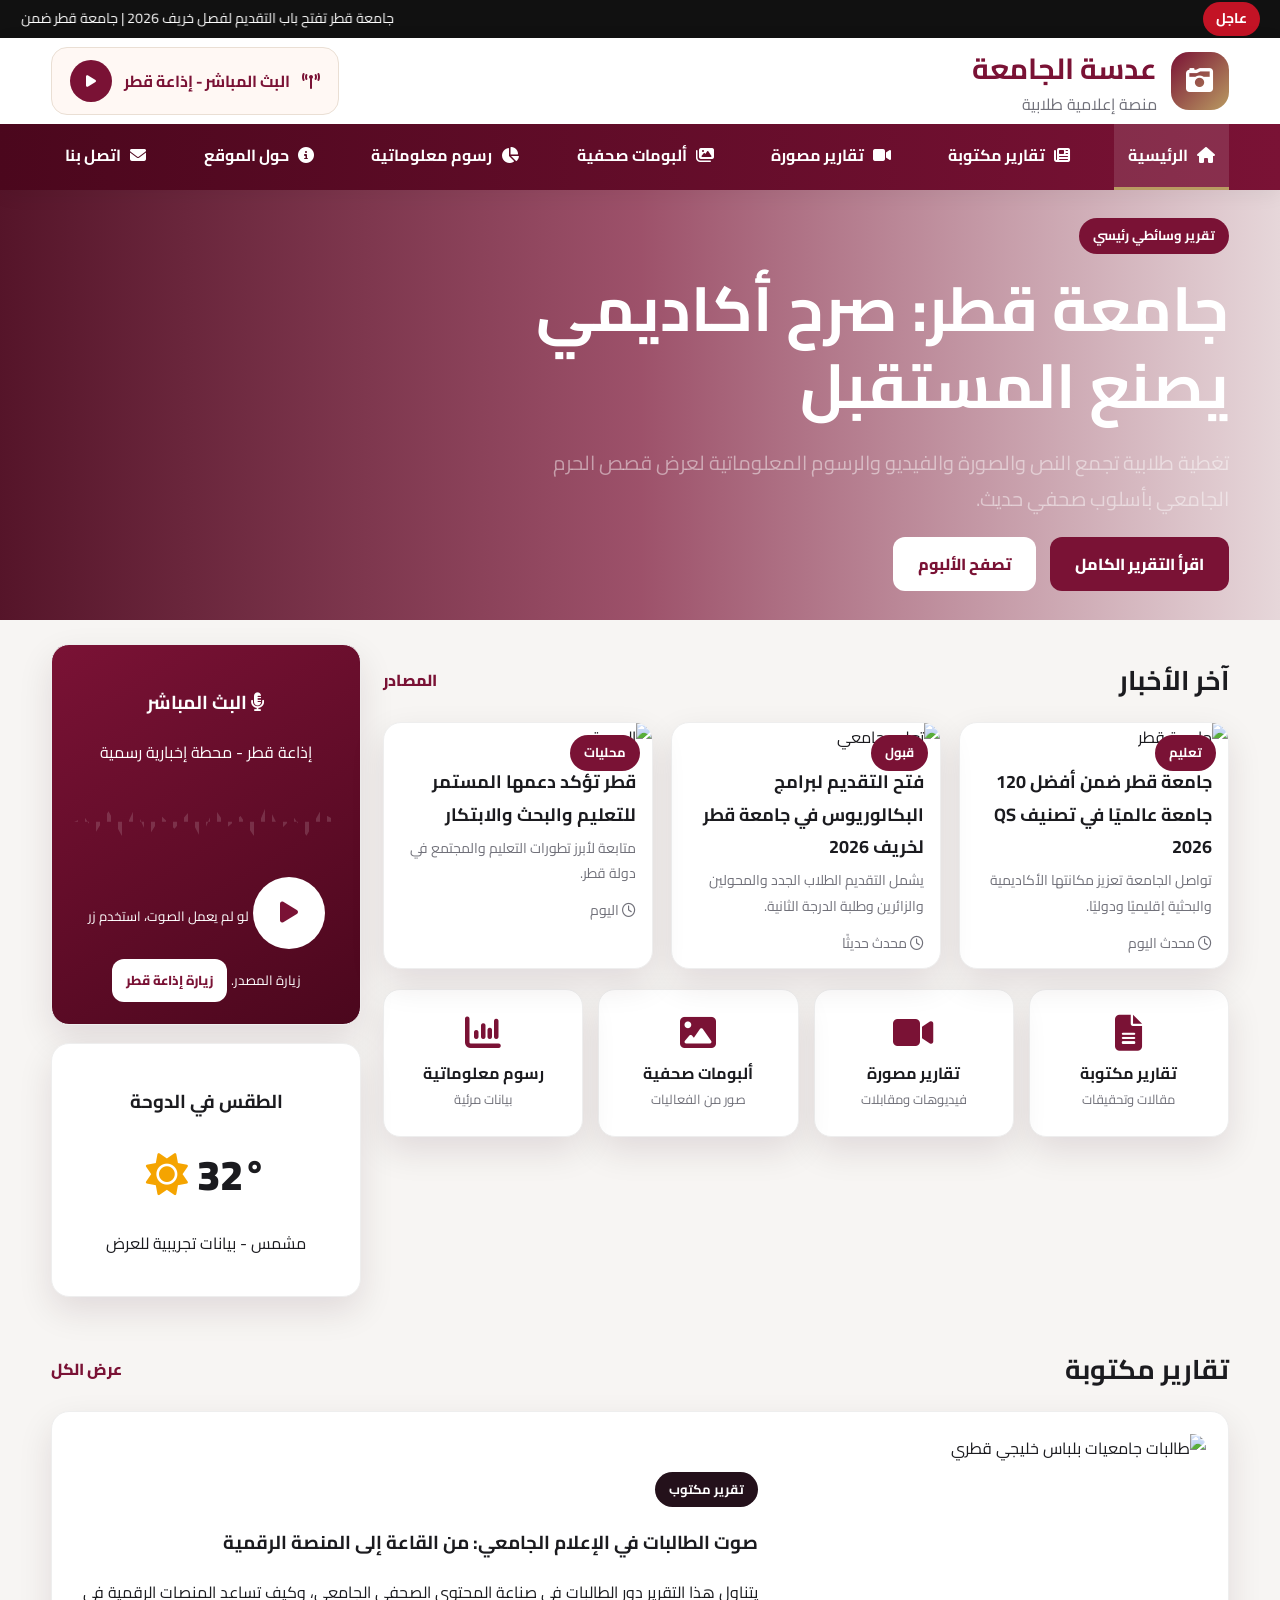
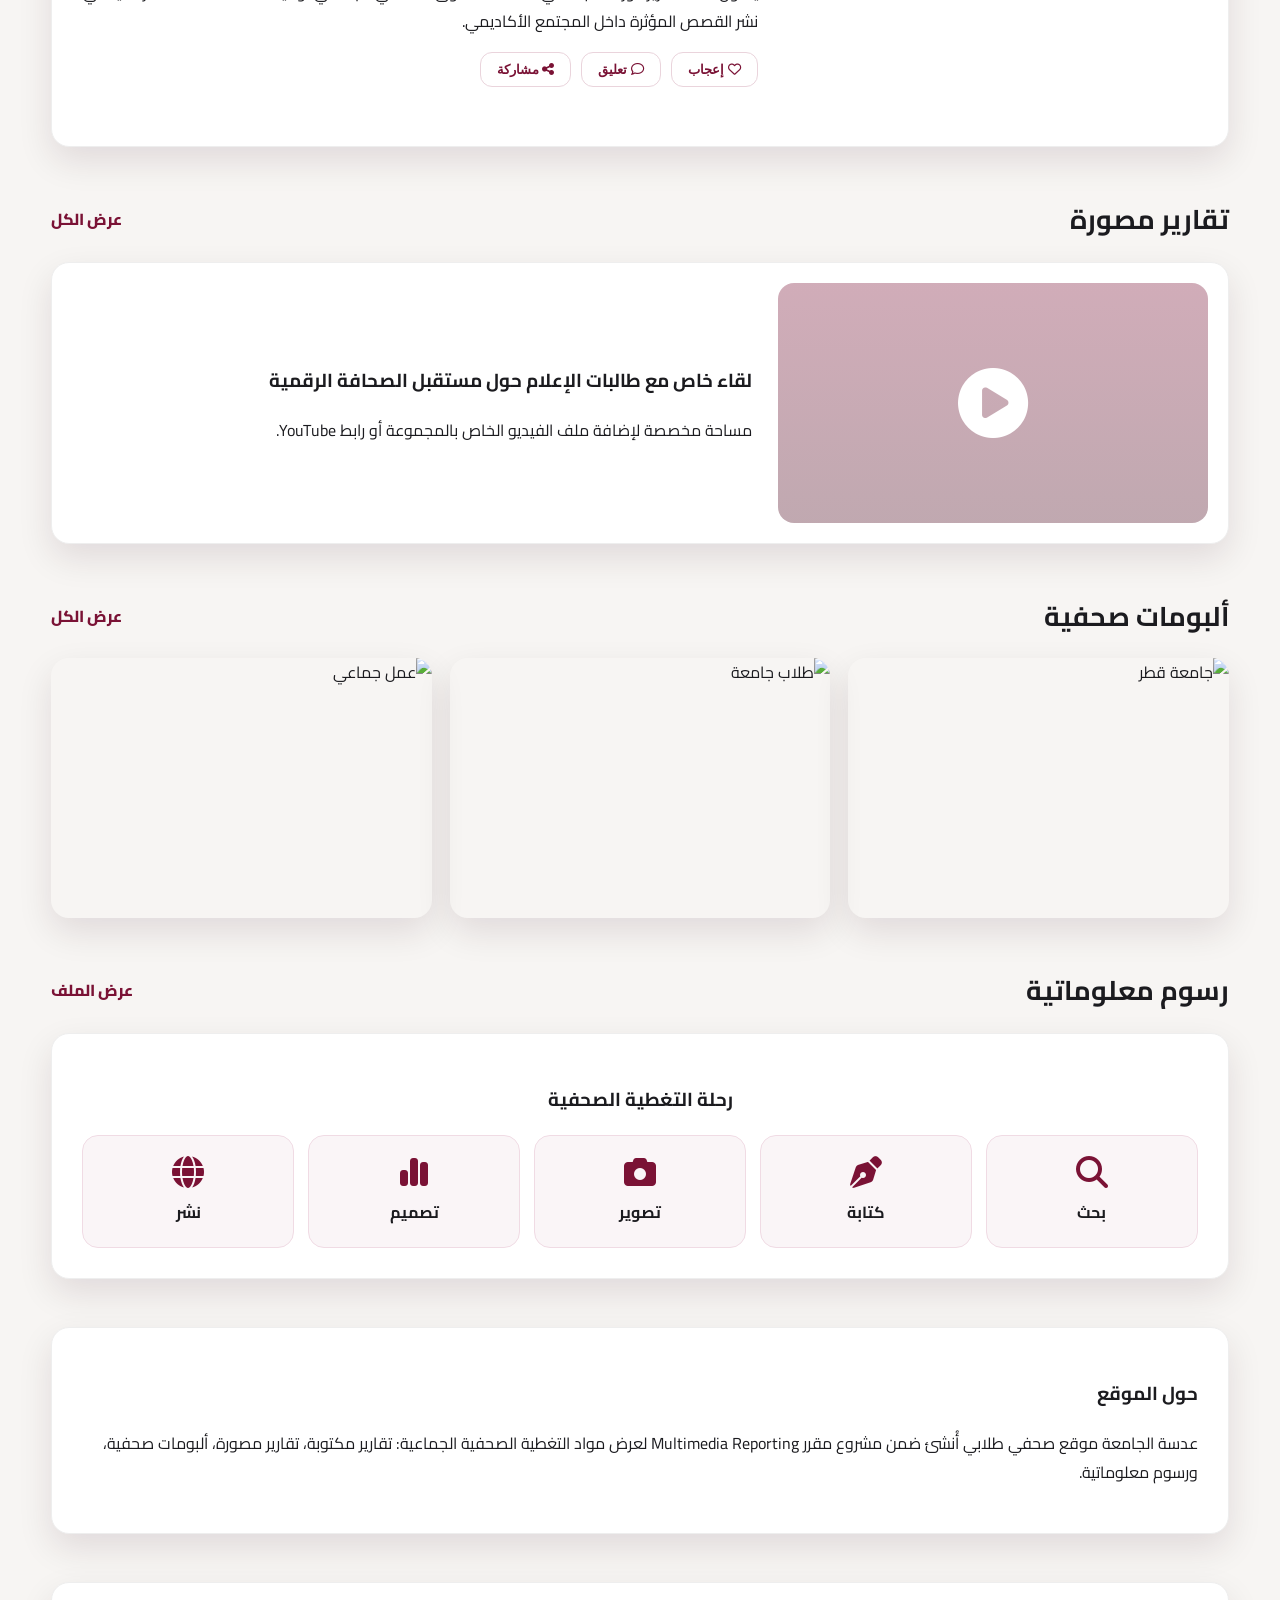
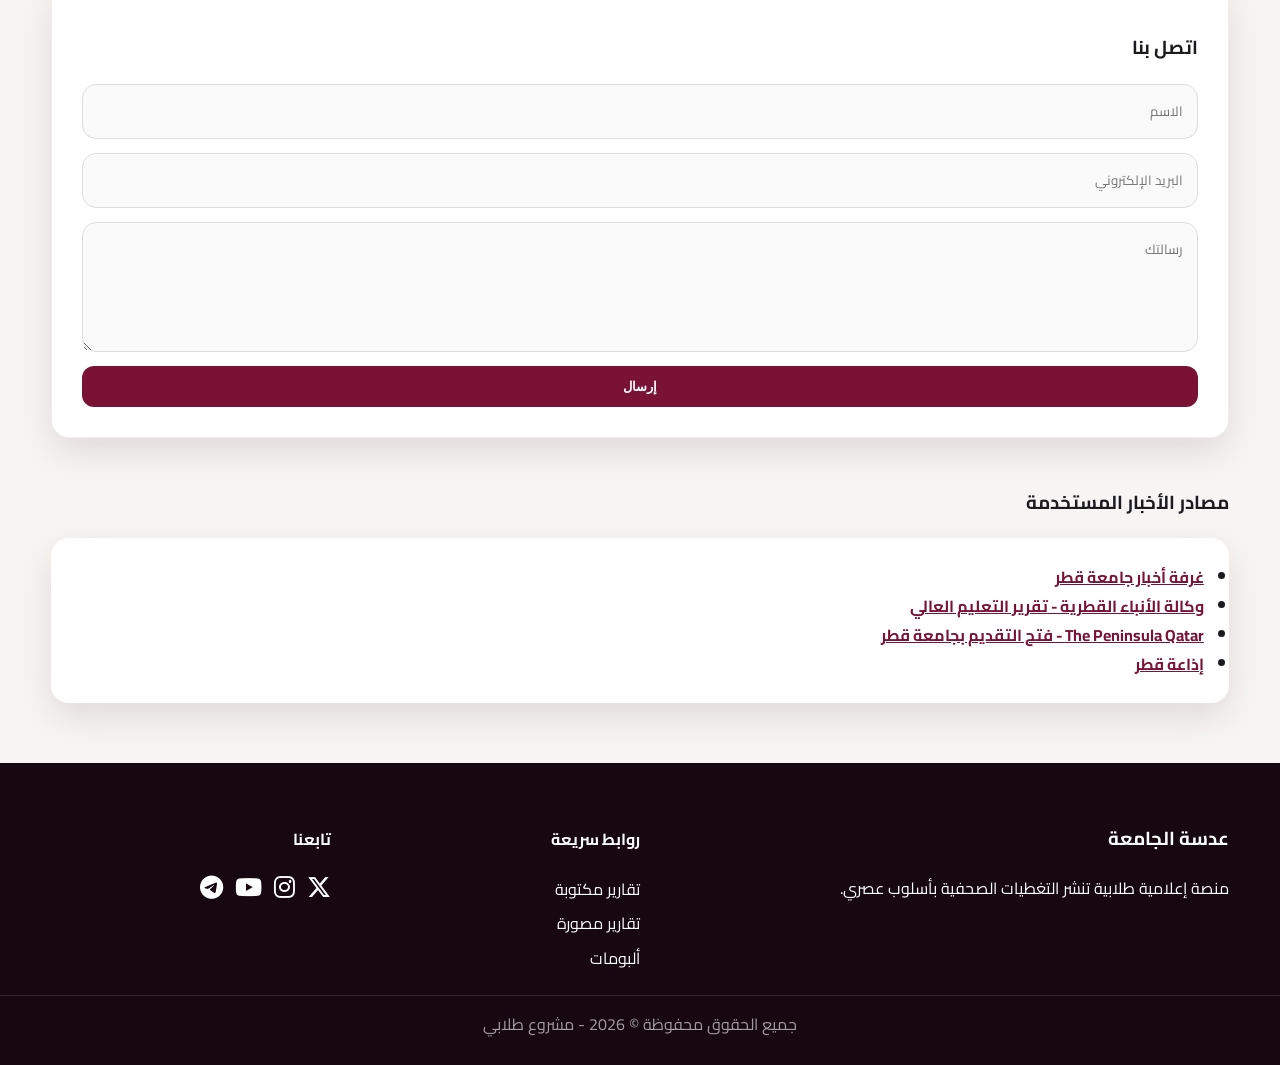
==== index.html @ da8ba940 "Add files via upload" ====
<!doctype html>
<html lang="ar" dir="rtl">
<head>
  <meta charset="UTF-8" />
  <meta name="viewport" content="width=device-width, initial-scale=1.0" />
  <title>عدسة الجامعة | منصة إعلامية طلابية</title>
  <meta name="description" content="موقع صحفي جامعي عربي لعرض التغطيات المكتوبة والمصورة والألبومات والرسوم المعلوماتية." />
  <link rel="preconnect" href="https://fonts.googleapis.com">
  <link rel="preconnect" href="https://fonts.gstatic.com" crossorigin>
  <link href="https://fonts.googleapis.com/css2?family=Cairo:wght@300;400;600;700;900&display=swap" rel="stylesheet">
  <link rel="stylesheet" href="https://cdnjs.cloudflare.com/ajax/libs/font-awesome/6.5.2/css/all.min.css">
  <link rel="stylesheet" href="style.css" />
</head>
<body>
  <div class="ticker">
    <strong>عاجل</strong>
    <marquee direction="right">جامعة قطر تفتح باب التقديم لفصل خريف 2026 | جامعة قطر ضمن أفضل 120 جامعة عالميًا وفق تصنيف QS 2026 | انطلاق فعاليات طلابية وإعلامية في الحرم الجامعي</marquee>
  </div>

  <header class="site-header">
    <div class="topbar container">
      <div class="brand">
        <div class="logo"><i class="fa-solid fa-camera-retro"></i></div>
        <div>
          <h1>عدسة الجامعة</h1>
          <p>منصة إعلامية طلابية</p>
        </div>
      </div>
      <div class="radio-pill">
        <i class="fa-solid fa-tower-broadcast"></i>
        <span>البث المباشر - إذاعة قطر</span>
        <button id="playRadio"><i class="fa-solid fa-play"></i></button>
      </div>
    </div>

    <nav class="nav">
      <div class="container nav-inner">
        <a href="#home" class="active"><i class="fa-solid fa-house"></i> الرئيسية</a>
        <a href="#written"><i class="fa-solid fa-newspaper"></i> تقارير مكتوبة</a>
        <a href="#video"><i class="fa-solid fa-video"></i> تقارير مصورة</a>
        <a href="#gallery"><i class="fa-solid fa-images"></i> ألبومات صحفية</a>
        <a href="#infographics"><i class="fa-solid fa-chart-pie"></i> رسوم معلوماتية</a>
        <a href="#about"><i class="fa-solid fa-circle-info"></i> حول الموقع</a>
        <a href="#contact"><i class="fa-solid fa-envelope"></i> اتصل بنا</a>
      </div>
    </nav>
  </header>

  <main id="home">
    <section class="hero">
      <div class="hero-bg"></div>
      <div class="container hero-content">
        <span class="badge">تقرير وسائطي رئيسي</span>
        <h2>جامعة قطر: صرح أكاديمي يصنع المستقبل</h2>
        <p>تغطية طلابية تجمع النص والصورة والفيديو والرسوم المعلوماتية لعرض قصص الحرم الجامعي بأسلوب صحفي حديث.</p>
        <div class="hero-actions">
          <a class="btn primary" href="#written">اقرأ التقرير الكامل</a>
          <a class="btn ghost" href="#gallery">تصفح الألبوم</a>
        </div>
      </div>
    </section>

    <section class="container grid-main">
      <div>
        <div class="section-head">
          <h3>آخر الأخبار</h3>
          <a href="#sources">المصادر</a>
        </div>
        <div class="news-grid">
          <article class="card news-card">
            <img src="https://commons.wikimedia.org/wiki/Special:Redirect/file/Qatar%20University.Campus.jpg" alt="جامعة قطر">
            <span class="tag">تعليم</span>
            <h4>جامعة قطر ضمن أفضل 120 جامعة عالميًا في تصنيف QS 2026</h4>
            <p>تواصل الجامعة تعزيز مكانتها الأكاديمية والبحثية إقليميًا ودوليًا.</p>
            <div class="meta"><i class="fa-regular fa-clock"></i> محدث اليوم</div>
          </article>
          <article class="card news-card">
            <img src="https://images.unsplash.com/photo-1497366754035-f200968a6e72?auto=format&fit=crop&w=900&q=80" alt="تعليم جامعي">
            <span class="tag">قبول</span>
            <h4>فتح التقديم لبرامج البكالوريوس في جامعة قطر لخريف 2026</h4>
            <p>يشمل التقديم الطلاب الجدد والمحولين والزائرين وطلبة الدرجة الثانية.</p>
            <div class="meta"><i class="fa-regular fa-clock"></i> محدث حديثًا</div>
          </article>
          <article class="card news-card">
            <img src="https://images.unsplash.com/photo-1500530855697-b586d89ba3ee?auto=format&fit=crop&w=900&q=80" alt="الدوحة">
            <span class="tag">محليات</span>
            <h4>قطر تؤكد دعمها المستمر للتعليم والبحث والابتكار</h4>
            <p>متابعة لأبرز تطورات التعليم والمجتمع في دولة قطر.</p>
            <div class="meta"><i class="fa-regular fa-clock"></i> اليوم</div>
          </article>
        </div>

        <section class="categories">
          <a href="#written"><i class="fa-solid fa-file-lines"></i><b>تقارير مكتوبة</b><span>مقالات وتحقيقات</span></a>
          <a href="#video"><i class="fa-solid fa-video"></i><b>تقارير مصورة</b><span>فيديوهات ومقابلات</span></a>
          <a href="#gallery"><i class="fa-solid fa-image"></i><b>ألبومات صحفية</b><span>صور من الفعاليات</span></a>
          <a href="#infographics"><i class="fa-solid fa-chart-column"></i><b>رسوم معلوماتية</b><span>بيانات مرئية</span></a>
        </section>
      </div>

      <aside class="sidebar">
        <div class="radio-card card">
          <h3><i class="fa-solid fa-microphone-lines"></i> البث المباشر</h3>
          <p>إذاعة قطر - محطة إخبارية رسمية</p>
          <div class="wave"></div>
          <button class="big-play" id="playRadio2"><i class="fa-solid fa-play"></i></button>
          <small>لو لم يعمل الصوت، استخدم زر زيارة المصدر.</small>
          <a class="btn mini" href="https://www.qatarradio.qa/" target="_blank" rel="noopener">زيارة إذاعة قطر</a>
          <audio id="radio" preload="none">
            <source src="https://stream.radiojar.com/8s5u5tpdtwzuv" type="audio/mpeg">
          </audio>
        </div>
        <div class="weather card">
          <h3>الطقس في الدوحة</h3>
          <div class="temp">32° <i class="fa-solid fa-sun"></i></div>
          <p>مشمس - بيانات تجريبية للعرض</p>
        </div>
      </aside>
    </section>

    <section id="written" class="container section">
      <div class="section-head"><h3>تقارير مكتوبة</h3><a>عرض الكل</a></div>
      <div class="feature card">
        <img src="assets/students-media.jpg" alt="طالبات جامعيات بلباس خليجي قطري">
        <div>
          <span class="badge dark">تقرير مكتوب</span>
          <h3>صوت الطالبات في الإعلام الجامعي: من القاعة إلى المنصة الرقمية</h3>
          <p>يتناول هذا التقرير دور الطالبات في صناعة المحتوى الصحفي الجامعي، وكيف تساعد المنصات الرقمية في نشر القصص المؤثرة داخل المجتمع الأكاديمي.</p>
          <div class="actions"><button><i class="fa-regular fa-heart"></i> إعجاب</button><button><i class="fa-regular fa-comment"></i> تعليق</button><button><i class="fa-solid fa-share-nodes"></i> مشاركة</button></div>
        </div>
      </div>
    </section>

    <section id="video" class="container section">
      <div class="section-head"><h3>تقارير مصورة</h3><a>عرض الكل</a></div>
      <div class="video-box card">
        <div class="video-thumb"><i class="fa-solid fa-circle-play"></i></div>
        <div>
          <h3>لقاء خاص مع طالبات الإعلام حول مستقبل الصحافة الرقمية</h3>
          <p>مساحة مخصصة لإضافة ملف الفيديو الخاص بالمجموعة أو رابط YouTube.</p>
        </div>
      </div>
    </section>

    <section id="gallery" class="container section">
      <div class="section-head"><h3>ألبومات صحفية</h3><a>عرض الكل</a></div>
      <div class="gallery">
        <img src="https://commons.wikimedia.org/wiki/Special:Redirect/file:Qatar_University_Campus.jpg" alt="جامعة قطر">
        <img src="https://images.unsplash.com/photo-1523580846011-d3a5bc25702b?auto=format&fit=crop&w=900&q=80" alt="طلاب جامعة">
        <img src="https://images.unsplash.com/photo-1517486808906-6ca8b3f04846?auto=format&fit=crop&w=900&q=80" alt="عمل جماعي">
      </div>
    </section>

    <section id="infographics" class="container section">
      <div class="section-head"><h3>رسوم معلوماتية</h3><a>عرض الملف</a></div>
      <div class="info-card card">
        <h3>رحلة التغطية الصحفية</h3>
        <div class="steps">
          <div><i class="fa-solid fa-magnifying-glass"></i><b>بحث</b></div>
          <div><i class="fa-solid fa-pen-nib"></i><b>كتابة</b></div>
          <div><i class="fa-solid fa-camera"></i><b>تصوير</b></div>
          <div><i class="fa-solid fa-chart-simple"></i><b>تصميم</b></div>
          <div><i class="fa-solid fa-globe"></i><b>نشر</b></div>
        </div>
      </div>
    </section>

    <section id="about" class="container section about card">
      <h3>حول الموقع</h3>
      <p>عدسة الجامعة موقع صحفي طلابي أُنشئ ضمن مشروع مقرر Multimedia Reporting لعرض مواد التغطية الصحفية الجماعية: تقارير مكتوبة، تقارير مصورة، ألبومات صحفية، ورسوم معلوماتية.</p>
    </section>

    <section id="contact" class="container section contact card">
      <h3>اتصل بنا</h3>
      <form onsubmit="event.preventDefault(); alert('تم استلام الرسالة بنجاح');">
        <input placeholder="الاسم" required>
        <input type="email" placeholder="البريد الإلكتروني" required>
        <textarea placeholder="رسالتك" required></textarea>
        <button class="btn primary">إرسال</button>
      </form>
    </section>

    <section id="sources" class="container section sources">
      <h3>مصادر الأخبار المستخدمة</h3>
      <ul>
        <li><a href="https://www.qu.edu.qa/newsroom" target="_blank" rel="noopener">غرفة أخبار جامعة قطر</a></li>
        <li><a href="https://qna.org.qa/en/News-Area/Special-News/2026-5/10/qatars-higher-education-system-generations-build-the-nation-shape-the-future-report" target="_blank" rel="noopener">وكالة الأنباء القطرية - تقرير التعليم العالي</a></li>
        <li><a href="https://thepeninsulaqatar.com/article/10/05/2026/registration-opens-for-undergraduate-programs-for-fall-2026-semester-qatar-university" target="_blank" rel="noopener">The Peninsula Qatar - فتح التقديم بجامعة قطر</a></li>
        <li><a href="https://www.qatarradio.qa/" target="_blank" rel="noopener">إذاعة قطر</a></li>
      </ul>
    </section>
  </main>

  <footer>
    <div class="container footer-grid">
      <div><h3>عدسة الجامعة</h3><p>منصة إعلامية طلابية تنشر التغطيات الصحفية بأسلوب عصري.</p></div>
      <div><h4>روابط سريعة</h4><a href="#written">تقارير مكتوبة</a><a href="#video">تقارير مصورة</a><a href="#gallery">ألبومات</a></div>
      <div><h4>تابعنا</h4><div class="social"><i class="fa-brands fa-x-twitter"></i><i class="fa-brands fa-instagram"></i><i class="fa-brands fa-youtube"></i><i class="fa-brands fa-telegram"></i></div></div>
    </div>
    <p class="copy">جميع الحقوق محفوظة © 2026 - مشروع طلابي</p>
  </footer>
  <script src="app.js"></script>
</body>
</html>
---- style.css ----
:root{--maroon:#7a1235;--maroon2:#4b071d;--gold:#b99b62;--text:#1b1b1f;--muted:#71717a;--bg:#f7f5f3;--card:#fff;--shadow:0 14px 35px rgba(44,12,26,.11)}*{box-sizing:border-box}html{scroll-behavior:smooth}body{margin:0;font-family:'Cairo',Tahoma,sans-serif;background:var(--bg);color:var(--text);line-height:1.8}.container{width:min(1180px,92%);margin:auto}.ticker{height:38px;background:#111;color:#fff;display:flex;align-items:center;gap:12px;padding:0 20px;font-size:14px}.ticker strong{background:#c31325;padding:4px 13px;border-radius:18px}.site-header{position:sticky;top:0;z-index:50;background:white;box-shadow:0 4px 20px rgba(0,0,0,.06)}.topbar{height:86px;display:flex;align-items:center;justify-content:space-between}.brand{display:flex;align-items:center;gap:14px}.logo{width:58px;height:58px;border-radius:18px;background:linear-gradient(135deg,var(--maroon),var(--gold));display:grid;place-items:center;color:white;font-size:27px}.brand h1{margin:0;font-size:29px;color:var(--maroon)}.brand p{margin:-5px 0 0;color:var(--muted)}.radio-pill{display:flex;align-items:center;gap:12px;border:1px solid #eadfd4;border-radius:16px;padding:12px 18px;background:#fff8f4;color:var(--maroon);font-weight:700}.radio-pill button,.big-play{border:0;background:var(--maroon);color:white;width:42px;height:42px;border-radius:50%;cursor:pointer}.nav{background:linear-gradient(90deg,var(--maroon2),var(--maroon))}.nav-inner{display:flex;justify-content:space-between;gap:6px}.nav a{color:white;text-decoration:none;padding:17px 14px;display:flex;align-items:center;gap:9px;font-weight:700;border-bottom:3px solid transparent}.nav a:hover,.nav a.active{background:rgba(255,255,255,.12);border-bottom-color:var(--gold)}.hero{position:relative;min-height:430px;display:flex;align-items:center;overflow:hidden}.hero-bg{position:absolute;inset:0;background:linear-gradient(90deg,rgba(75,7,29,.95),rgba(122,18,53,.72),rgba(122,18,53,.12)),url('assets/hero-students-qu.jpg') center/cover no-repeat;transform:scale(1.02)}.hero-content{position:relative;color:white}.badge,.tag{display:inline-block;background:var(--maroon);color:#fff;padding:6px 14px;border-radius:999px;font-weight:700;font-size:13px}.badge.dark{background:#24111b}.hero h2{font-size:clamp(34px,5vw,62px);max-width:700px;line-height:1.25;margin:16px 0}.hero p{max-width:690px;font-size:20px;color:#fff7}.btn{display:inline-flex;align-items:center;justify-content:center;text-decoration:none;border-radius:12px;padding:12px 24px;border:1px solid transparent;font-weight:800;cursor:pointer}.primary{background:var(--maroon);color:#fff}.ghost{background:#fff;color:var(--maroon);margin-inline-start:10px}.mini{padding:9px 13px;font-size:13px;margin-top:10px;background:#fff;color:var(--maroon)}.grid-main{display:grid;grid-template-columns:1fr 310px;gap:22px;margin-top:24px}.section-head{display:flex;justify-content:space-between;align-items:center;margin:12px 0 18px}.section-head h3{font-size:27px;margin:0}.section-head a{color:var(--maroon);font-weight:800;text-decoration:none}.news-grid{display:grid;grid-template-columns:repeat(3,1fr);gap:18px}.card{background:var(--card);border-radius:18px;box-shadow:var(--shadow);border:1px solid #eee;overflow:hidden}.news-card{position:relative}.news-card img{width:100%;height:185px;object-fit:cover}.news-card .tag{position:absolute;top:12px;right:12px}.news-card h4{font-size:18px;margin:14px 16px 5px}.news-card p,.meta{margin:0 16px 12px;color:var(--muted);font-size:14px}.categories{display:grid;grid-template-columns:repeat(4,1fr);gap:15px;margin-top:20px}.categories a{text-decoration:none;color:var(--text);background:#fff;border-radius:17px;padding:25px 14px;text-align:center;box-shadow:var(--shadow);border:1px solid #eee}.categories i{font-size:36px;color:var(--maroon);display:block;margin-bottom:8px}.categories span{display:block;color:var(--muted);font-size:13px}.sidebar{display:flex;flex-direction:column;gap:18px}.radio-card,.weather{padding:22px;text-align:center}.radio-card{background:linear-gradient(150deg,var(--maroon),var(--maroon2));color:#fff}.wave{height:70px;margin:20px 0;background:repeating-linear-gradient(90deg,rgba(255,255,255,.15) 0 4px,transparent 4px 11px);clip-path:polygon(0 50%,4% 44%,8% 66%,13% 35%,18% 70%,23% 30%,28% 72%,33% 42%,38% 60%,43% 38%,48% 74%,53% 30%,58% 58%,63% 42%,68% 70%,73% 25%,78% 62%,83% 43%,88% 70%,93% 36%,100% 50%)}.big-play{width:72px;height:72px;background:#fff;color:var(--maroon);font-size:24px}.weather .temp{font-size:42px;font-weight:900}.weather i{color:#f5a400}.section{margin:48px auto}.feature{display:grid;grid-template-columns:420px 1fr;gap:28px;padding:22px;align-items:center}.feature img{width:100%;height:290px;object-fit:cover;border-radius:14px}.actions{display:flex;gap:10px;flex-wrap:wrap}.actions button{border:1px solid #ead4dc;background:#fff;border-radius:12px;padding:9px 16px;color:var(--maroon);font-weight:700}.video-box{display:grid;grid-template-columns:430px 1fr;gap:26px;align-items:center;padding:20px}.video-thumb{height:240px;border-radius:16px;background:linear-gradient(rgba(122,18,53,.35),rgba(75,7,29,.35)),url('https://images.unsplash.com/photo-1495020689067-958852a7765e?auto=format&fit=crop&w=1000&q=80') center/cover;display:grid;place-items:center;color:white;font-size:70px}.gallery{display:grid;grid-template-columns:repeat(3,1fr);gap:18px}.gallery img{width:100%;height:260px;object-fit:cover;border-radius:18px;box-shadow:var(--shadow)}.info-card{padding:30px;text-align:center}.steps{display:grid;grid-template-columns:repeat(5,1fr);gap:14px}.steps div{background:#faf5f7;border:1px solid #f0dbe4;border-radius:16px;padding:20px}.steps i{display:block;color:var(--maroon);font-size:32px;margin-bottom:10px}.about,.contact{padding:30px}.contact form{display:grid;gap:14px}.contact input,.contact textarea{font-family:inherit;border:1px solid #ddd;border-radius:14px;padding:14px;background:#fafafa}.contact textarea{height:130px}.sources ul{background:#fff;border-radius:18px;padding:25px;box-shadow:var(--shadow)}.sources a{color:var(--maroon);font-weight:700}footer{background:#160711;color:white;margin-top:60px;padding:40px 0 10px}.footer-grid{display:grid;grid-template-columns:2fr 1fr 1fr;gap:30px}.footer-grid a{display:block;color:#fff;text-decoration:none;margin:6px 0}.social{display:flex;gap:12px;font-size:24px}.copy{text-align:center;color:#ffffff99;border-top:1px solid #ffffff22;padding-top:14px}@media(max-width:920px){.topbar,.nav-inner{flex-direction:column;height:auto;padding:12px 0}.nav-inner{align-items:stretch}.nav a{justify-content:center}.grid-main,.feature,.video-box{grid-template-columns:1fr}.news-grid,.categories,.gallery,.steps,.footer-grid{grid-template-columns:1fr}.hero{min-height:540px}.hero h2{font-size:36px}.radio-pill{width:100%;justify-content:center}}
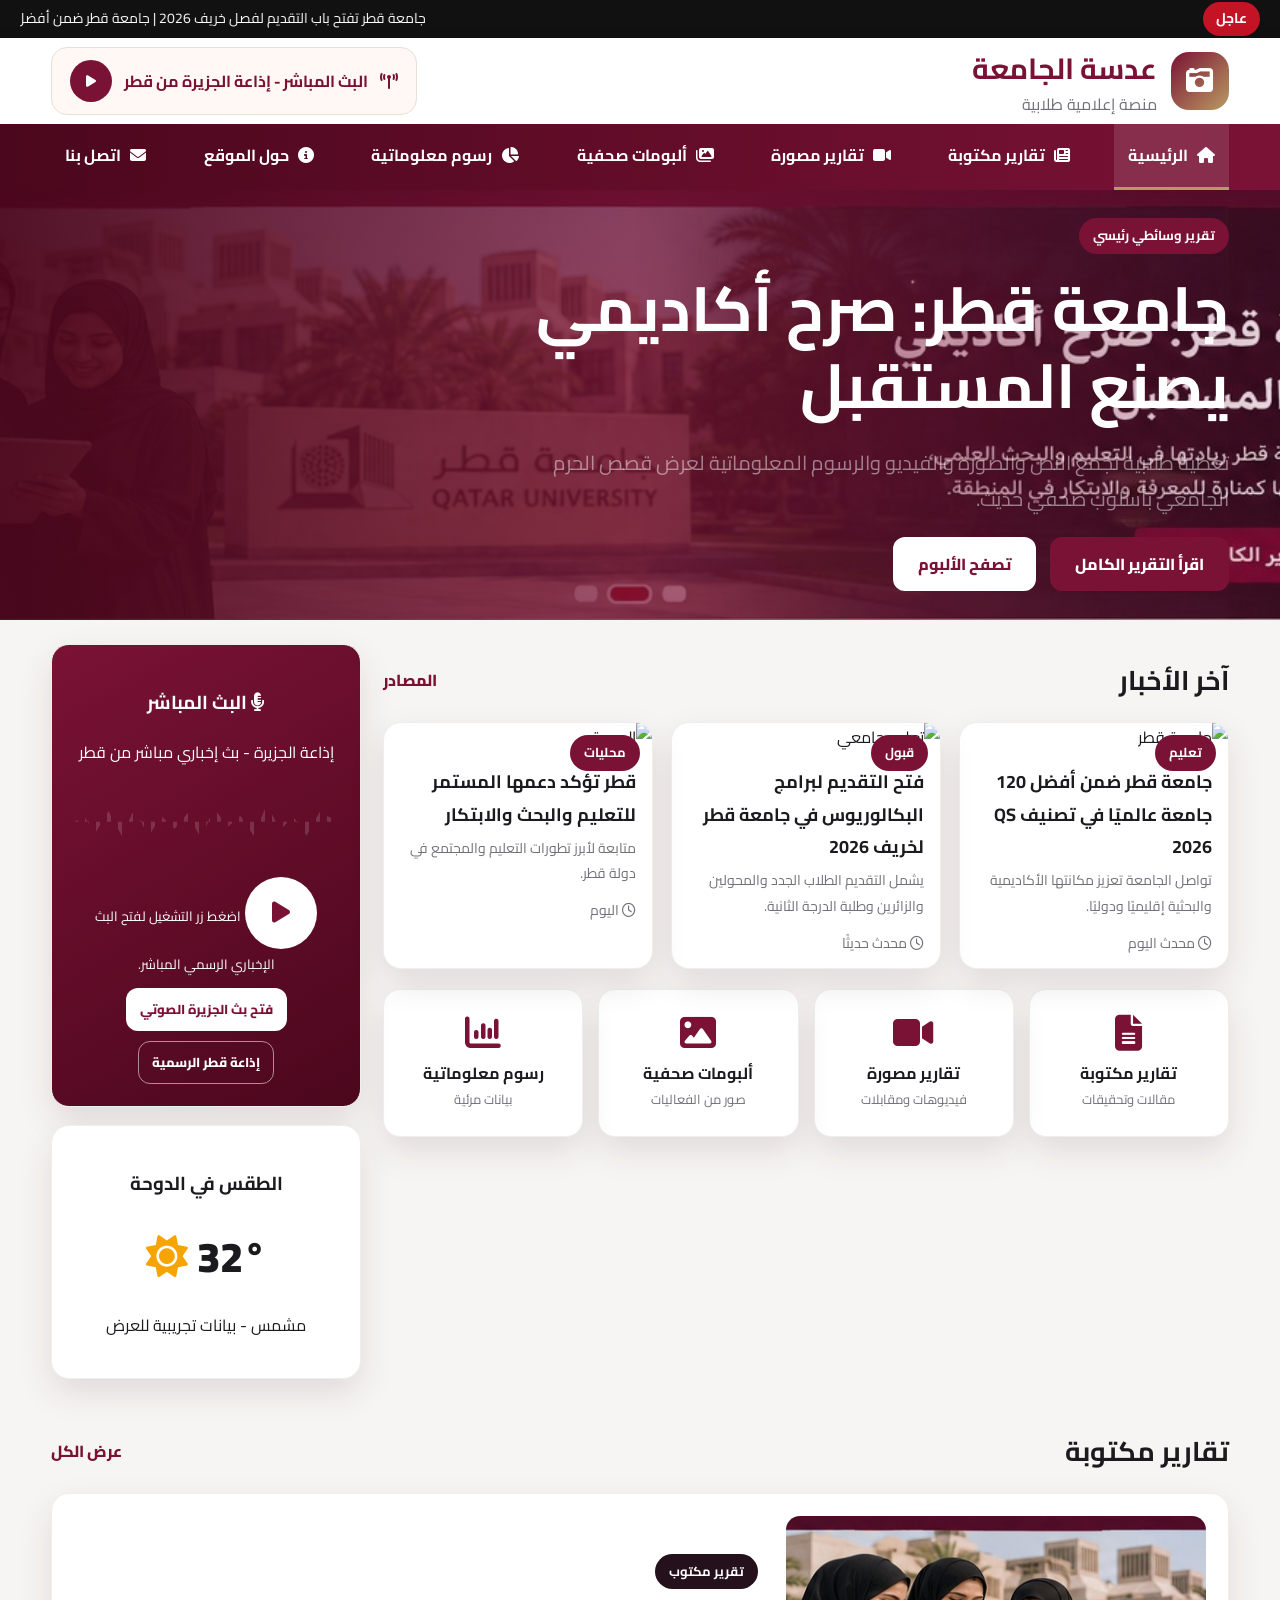
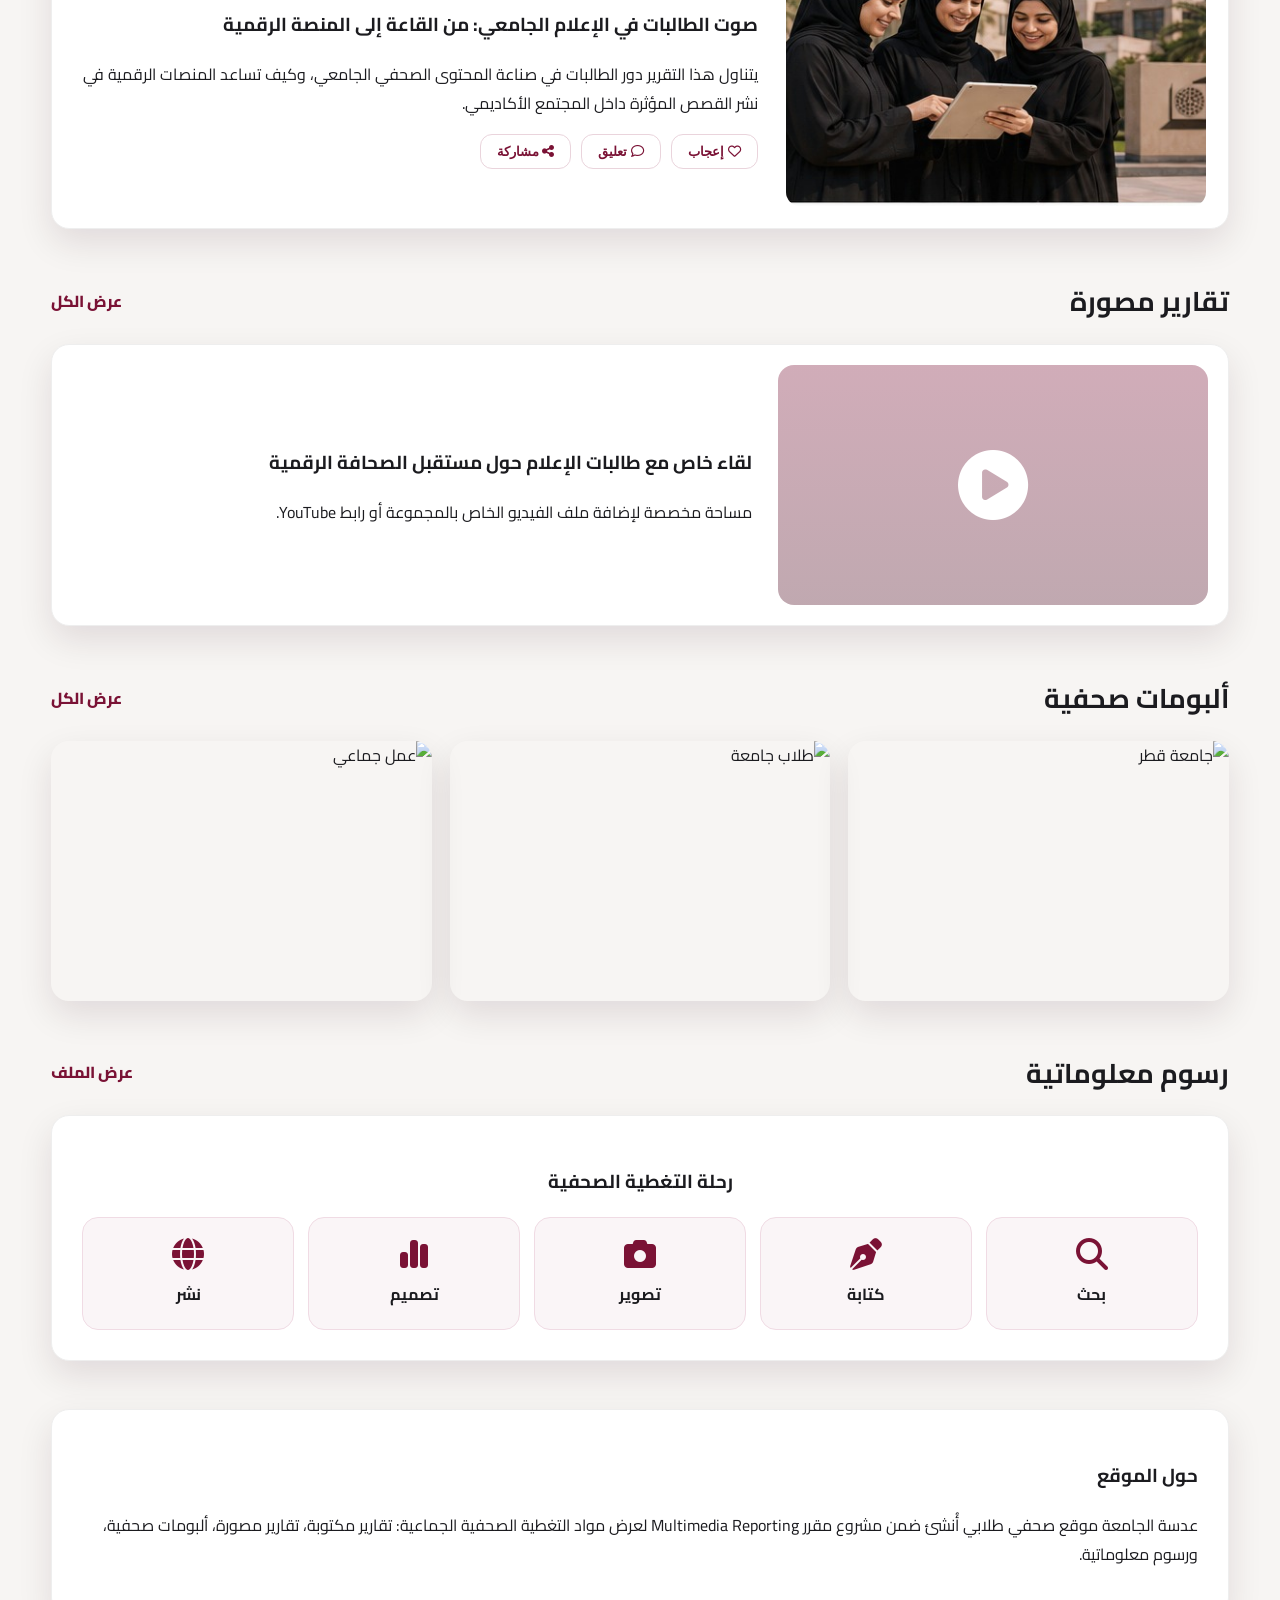
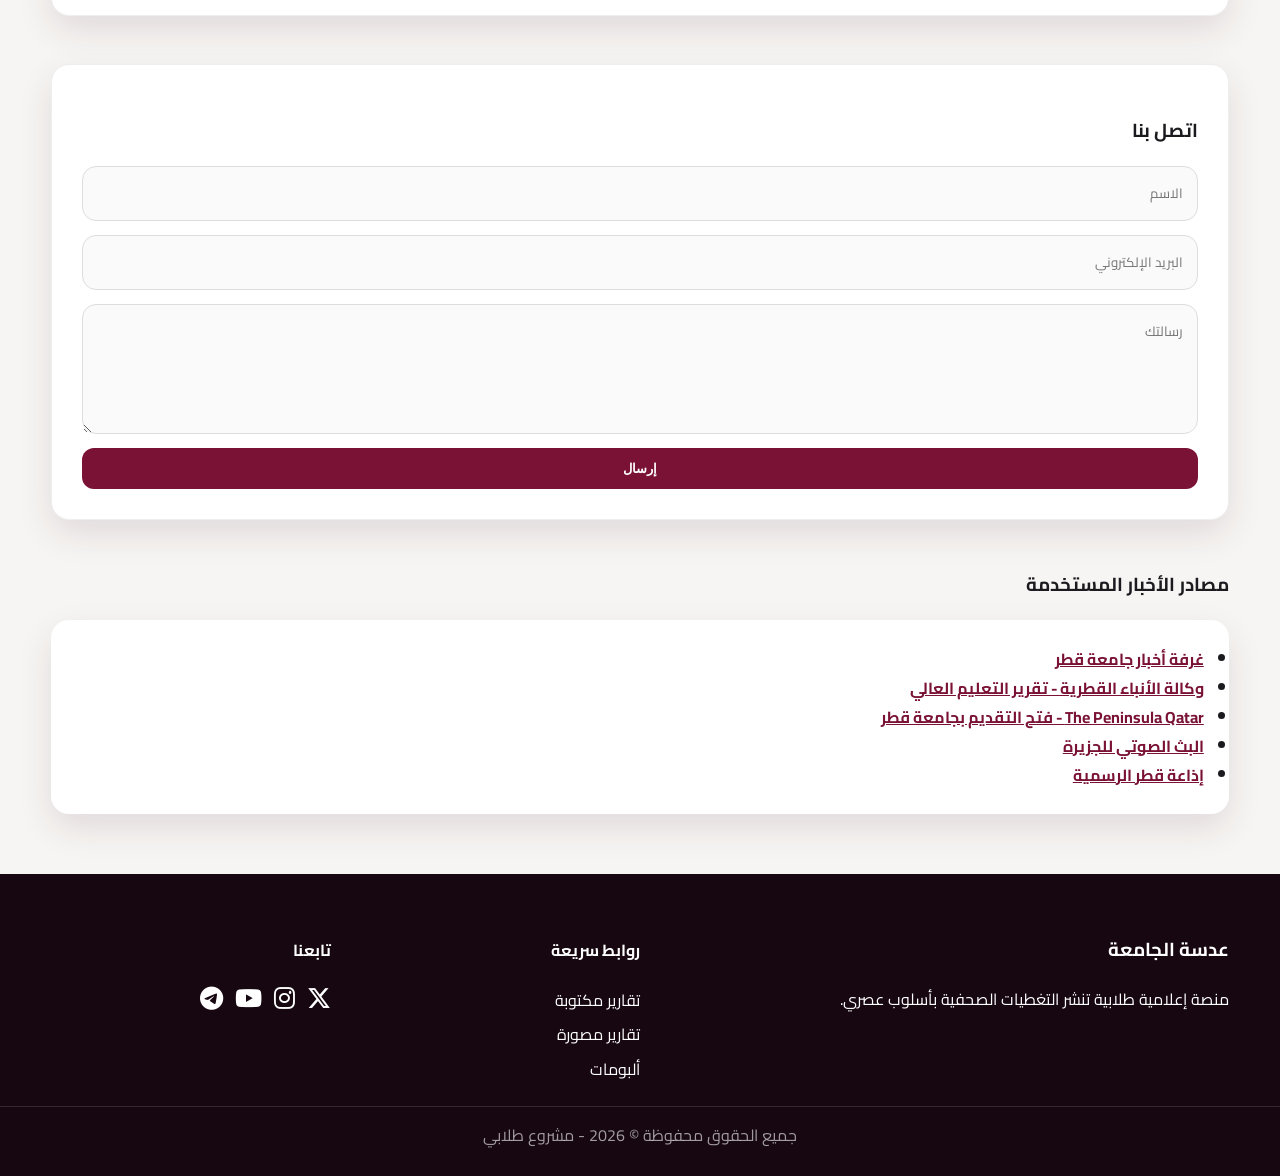
==== commit d77174d1: "Add files via upload" ====
--- a/index.html
+++ b/index.html
@@ -28,7 +28,7 @@
       </div>
       <div class="radio-pill">
         <i class="fa-solid fa-tower-broadcast"></i>
-        <span>البث المباشر - إذاعة قطر</span>
+        <span>البث المباشر - إذاعة الجزيرة من قطر</span>
         <button id="playRadio"><i class="fa-solid fa-play"></i></button>
       </div>
     </div>
@@ -101,14 +101,12 @@
       <aside class="sidebar">
         <div class="radio-card card">
           <h3><i class="fa-solid fa-microphone-lines"></i> البث المباشر</h3>
-          <p>إذاعة قطر - محطة إخبارية رسمية</p>
+          <p>إذاعة الجزيرة - بث إخباري مباشر من قطر</p>
           <div class="wave"></div>
           <button class="big-play" id="playRadio2"><i class="fa-solid fa-play"></i></button>
-          <small>لو لم يعمل الصوت، استخدم زر زيارة المصدر.</small>
-          <a class="btn mini" href="https://www.qatarradio.qa/" target="_blank" rel="noopener">زيارة إذاعة قطر</a>
-          <audio id="radio" preload="none">
-            <source src="https://stream.radiojar.com/8s5u5tpdtwzuv" type="audio/mpeg">
-          </audio>
+          <small>اضغط زر التشغيل لفتح البث الإخباري الرسمي المباشر.</small>
+          <a class="btn mini" href="https://www.aljazeera.net/audio/live/" target="_blank" rel="noopener">فتح بث الجزيرة الصوتي</a>
+          <a class="btn mini alt" href="https://www.qatarradio.qa/" target="_blank" rel="noopener">إذاعة قطر الرسمية</a>
         </div>
         <div class="weather card">
           <h3>الطقس في الدوحة</h3>
@@ -186,7 +184,8 @@
         <li><a href="https://www.qu.edu.qa/newsroom" target="_blank" rel="noopener">غرفة أخبار جامعة قطر</a></li>
         <li><a href="https://qna.org.qa/en/News-Area/Special-News/2026-5/10/qatars-higher-education-system-generations-build-the-nation-shape-the-future-report" target="_blank" rel="noopener">وكالة الأنباء القطرية - تقرير التعليم العالي</a></li>
         <li><a href="https://thepeninsulaqatar.com/article/10/05/2026/registration-opens-for-undergraduate-programs-for-fall-2026-semester-qatar-university" target="_blank" rel="noopener">The Peninsula Qatar - فتح التقديم بجامعة قطر</a></li>
-        <li><a href="https://www.qatarradio.qa/" target="_blank" rel="noopener">إذاعة قطر</a></li>
+        <li><a href="https://www.aljazeera.net/audio/live/" target="_blank" rel="noopener">البث الصوتي للجزيرة</a></li>
+        <li><a href="https://www.qatarradio.qa/" target="_blank" rel="noopener">إذاعة قطر الرسمية</a></li>
       </ul>
     </section>
   </main>
--- a/style.css
+++ b/style.css
@@ -1 +1 @@
-:root{--maroon:#7a1235;--maroon2:#4b071d;--gold:#b99b62;--text:#1b1b1f;--muted:#71717a;--bg:#f7f5f3;--card:#fff;--shadow:0 14px 35px rgba(44,12,26,.11)}*{box-sizing:border-box}html{scroll-behavior:smooth}body{margin:0;font-family:'Cairo',Tahoma,sans-serif;background:var(--bg);color:var(--text);line-height:1.8}.container{width:min(1180px,92%);margin:auto}.ticker{height:38px;background:#111;color:#fff;display:flex;align-items:center;gap:12px;padding:0 20px;font-size:14px}.ticker strong{background:#c31325;padding:4px 13px;border-radius:18px}.site-header{position:sticky;top:0;z-index:50;background:white;box-shadow:0 4px 20px rgba(0,0,0,.06)}.topbar{height:86px;display:flex;align-items:center;justify-content:space-between}.brand{display:flex;align-items:center;gap:14px}.logo{width:58px;height:58px;border-radius:18px;background:linear-gradient(135deg,var(--maroon),var(--gold));display:grid;place-items:center;color:white;font-size:27px}.brand h1{margin:0;font-size:29px;color:var(--maroon)}.brand p{margin:-5px 0 0;color:var(--muted)}.radio-pill{display:flex;align-items:center;gap:12px;border:1px solid #eadfd4;border-radius:16px;padding:12px 18px;background:#fff8f4;color:var(--maroon);font-weight:700}.radio-pill button,.big-play{border:0;background:var(--maroon);color:white;width:42px;height:42px;border-radius:50%;cursor:pointer}.nav{background:linear-gradient(90deg,var(--maroon2),var(--maroon))}.nav-inner{display:flex;justify-content:space-between;gap:6px}.nav a{color:white;text-decoration:none;padding:17px 14px;display:flex;align-items:center;gap:9px;font-weight:700;border-bottom:3px solid transparent}.nav a:hover,.nav a.active{background:rgba(255,255,255,.12);border-bottom-color:var(--gold)}.hero{position:relative;min-height:430px;display:flex;align-items:center;overflow:hidden}.hero-bg{position:absolute;inset:0;background:linear-gradient(90deg,rgba(75,7,29,.95),rgba(122,18,53,.72),rgba(122,18,53,.12)),url('assets/hero-students-qu.jpg') center/cover no-repeat;transform:scale(1.02)}.hero-content{position:relative;color:white}.badge,.tag{display:inline-block;background:var(--maroon);color:#fff;padding:6px 14px;border-radius:999px;font-weight:700;font-size:13px}.badge.dark{background:#24111b}.hero h2{font-size:clamp(34px,5vw,62px);max-width:700px;line-height:1.25;margin:16px 0}.hero p{max-width:690px;font-size:20px;color:#fff7}.btn{display:inline-flex;align-items:center;justify-content:center;text-decoration:none;border-radius:12px;padding:12px 24px;border:1px solid transparent;font-weight:800;cursor:pointer}.primary{background:var(--maroon);color:#fff}.ghost{background:#fff;color:var(--maroon);margin-inline-start:10px}.mini{padding:9px 13px;font-size:13px;margin-top:10px;background:#fff;color:var(--maroon)}.grid-main{display:grid;grid-template-columns:1fr 310px;gap:22px;margin-top:24px}.section-head{display:flex;justify-content:space-between;align-items:center;margin:12px 0 18px}.section-head h3{font-size:27px;margin:0}.section-head a{color:var(--maroon);font-weight:800;text-decoration:none}.news-grid{display:grid;grid-template-columns:repeat(3,1fr);gap:18px}.card{background:var(--card);border-radius:18px;box-shadow:var(--shadow);border:1px solid #eee;overflow:hidden}.news-card{position:relative}.news-card img{width:100%;height:185px;object-fit:cover}.news-card .tag{position:absolute;top:12px;right:12px}.news-card h4{font-size:18px;margin:14px 16px 5px}.news-card p,.meta{margin:0 16px 12px;color:var(--muted);font-size:14px}.categories{display:grid;grid-template-columns:repeat(4,1fr);gap:15px;margin-top:20px}.categories a{text-decoration:none;color:var(--text);background:#fff;border-radius:17px;padding:25px 14px;text-align:center;box-shadow:var(--shadow);border:1px solid #eee}.categories i{font-size:36px;color:var(--maroon);display:block;margin-bottom:8px}.categories span{display:block;color:var(--muted);font-size:13px}.sidebar{display:flex;flex-direction:column;gap:18px}.radio-card,.weather{padding:22px;text-align:center}.radio-card{background:linear-gradient(150deg,var(--maroon),var(--maroon2));color:#fff}.wave{height:70px;margin:20px 0;background:repeating-linear-gradient(90deg,rgba(255,255,255,.15) 0 4px,transparent 4px 11px);clip-path:polygon(0 50%,4% 44%,8% 66%,13% 35%,18% 70%,23% 30%,28% 72%,33% 42%,38% 60%,43% 38%,48% 74%,53% 30%,58% 58%,63% 42%,68% 70%,73% 25%,78% 62%,83% 43%,88% 70%,93% 36%,100% 50%)}.big-play{width:72px;height:72px;background:#fff;color:var(--maroon);font-size:24px}.weather .temp{font-size:42px;font-weight:900}.weather i{color:#f5a400}.section{margin:48px auto}.feature{display:grid;grid-template-columns:420px 1fr;gap:28px;padding:22px;align-items:center}.feature img{width:100%;height:290px;object-fit:cover;border-radius:14px}.actions{display:flex;gap:10px;flex-wrap:wrap}.actions button{border:1px solid #ead4dc;background:#fff;border-radius:12px;padding:9px 16px;color:var(--maroon);font-weight:700}.video-box{display:grid;grid-template-columns:430px 1fr;gap:26px;align-items:center;padding:20px}.video-thumb{height:240px;border-radius:16px;background:linear-gradient(rgba(122,18,53,.35),rgba(75,7,29,.35)),url('https://images.unsplash.com/photo-1495020689067-958852a7765e?auto=format&fit=crop&w=1000&q=80') center/cover;display:grid;place-items:center;color:white;font-size:70px}.gallery{display:grid;grid-template-columns:repeat(3,1fr);gap:18px}.gallery img{width:100%;height:260px;object-fit:cover;border-radius:18px;box-shadow:var(--shadow)}.info-card{padding:30px;text-align:center}.steps{display:grid;grid-template-columns:repeat(5,1fr);gap:14px}.steps div{background:#faf5f7;border:1px solid #f0dbe4;border-radius:16px;padding:20px}.steps i{display:block;color:var(--maroon);font-size:32px;margin-bottom:10px}.about,.contact{padding:30px}.contact form{display:grid;gap:14px}.contact input,.contact textarea{font-family:inherit;border:1px solid #ddd;border-radius:14px;padding:14px;background:#fafafa}.contact textarea{height:130px}.sources ul{background:#fff;border-radius:18px;padding:25px;box-shadow:var(--shadow)}.sources a{color:var(--maroon);font-weight:700}footer{background:#160711;color:white;margin-top:60px;padding:40px 0 10px}.footer-grid{display:grid;grid-template-columns:2fr 1fr 1fr;gap:30px}.footer-grid a{display:block;color:#fff;text-decoration:none;margin:6px 0}.social{display:flex;gap:12px;font-size:24px}.copy{text-align:center;color:#ffffff99;border-top:1px solid #ffffff22;padding-top:14px}@media(max-width:920px){.topbar,.nav-inner{flex-direction:column;height:auto;padding:12px 0}.nav-inner{align-items:stretch}.nav a{justify-content:center}.grid-main,.feature,.video-box{grid-template-columns:1fr}.news-grid,.categories,.gallery,.steps,.footer-grid{grid-template-columns:1fr}.hero{min-height:540px}.hero h2{font-size:36px}.radio-pill{width:100%;justify-content:center}}
+:root{--maroon:#7a1235;--maroon2:#4b071d;--gold:#b99b62;--text:#1b1b1f;--muted:#71717a;--bg:#f7f5f3;--card:#fff;--shadow:0 14px 35px rgba(44,12,26,.11)}*{box-sizing:border-box}html{scroll-behavior:smooth}body{margin:0;font-family:'Cairo',Tahoma,sans-serif;background:var(--bg);color:var(--text);line-height:1.8}.container{width:min(1180px,92%);margin:auto}.ticker{height:38px;background:#111;color:#fff;display:flex;align-items:center;gap:12px;padding:0 20px;font-size:14px}.ticker strong{background:#c31325;padding:4px 13px;border-radius:18px}.site-header{position:sticky;top:0;z-index:50;background:white;box-shadow:0 4px 20px rgba(0,0,0,.06)}.topbar{height:86px;display:flex;align-items:center;justify-content:space-between}.brand{display:flex;align-items:center;gap:14px}.logo{width:58px;height:58px;border-radius:18px;background:linear-gradient(135deg,var(--maroon),var(--gold));display:grid;place-items:center;color:white;font-size:27px}.brand h1{margin:0;font-size:29px;color:var(--maroon)}.brand p{margin:-5px 0 0;color:var(--muted)}.radio-pill{display:flex;align-items:center;gap:12px;border:1px solid #eadfd4;border-radius:16px;padding:12px 18px;background:#fff8f4;color:var(--maroon);font-weight:700}.radio-pill button,.big-play{border:0;background:var(--maroon);color:white;width:42px;height:42px;border-radius:50%;cursor:pointer}.nav{background:linear-gradient(90deg,var(--maroon2),var(--maroon))}.nav-inner{display:flex;justify-content:space-between;gap:6px}.nav a{color:white;text-decoration:none;padding:17px 14px;display:flex;align-items:center;gap:9px;font-weight:700;border-bottom:3px solid transparent}.nav a:hover,.nav a.active{background:rgba(255,255,255,.12);border-bottom-color:var(--gold)}.hero{position:relative;min-height:430px;display:flex;align-items:center;overflow:hidden}.hero-bg{position:absolute;inset:0;background:linear-gradient(90deg,rgba(75,7,29,.95),rgba(122,18,53,.72),rgba(122,18,53,.12)),url('assets/hero-students-qu.jpg') center/cover no-repeat;transform:scale(1.02)}.hero-content{position:relative;color:white}.badge,.tag{display:inline-block;background:var(--maroon);color:#fff;padding:6px 14px;border-radius:999px;font-weight:700;font-size:13px}.badge.dark{background:#24111b}.hero h2{font-size:clamp(34px,5vw,62px);max-width:700px;line-height:1.25;margin:16px 0}.hero p{max-width:690px;font-size:20px;color:#fff7}.btn{display:inline-flex;align-items:center;justify-content:center;text-decoration:none;border-radius:12px;padding:12px 24px;border:1px solid transparent;font-weight:800;cursor:pointer}.primary{background:var(--maroon);color:#fff}.ghost{background:#fff;color:var(--maroon);margin-inline-start:10px}.mini{padding:9px 13px;font-size:13px;margin-top:10px;background:#fff;color:var(--maroon)}.mini.alt{background:transparent;color:#fff;border-color:#ffffff88}.grid-main{display:grid;grid-template-columns:1fr 310px;gap:22px;margin-top:24px}.section-head{display:flex;justify-content:space-between;align-items:center;margin:12px 0 18px}.section-head h3{font-size:27px;margin:0}.section-head a{color:var(--maroon);font-weight:800;text-decoration:none}.news-grid{display:grid;grid-template-columns:repeat(3,1fr);gap:18px}.card{background:var(--card);border-radius:18px;box-shadow:var(--shadow);border:1px solid #eee;overflow:hidden}.news-card{position:relative}.news-card img{width:100%;height:185px;object-fit:cover}.news-card .tag{position:absolute;top:12px;right:12px}.news-card h4{font-size:18px;margin:14px 16px 5px}.news-card p,.meta{margin:0 16px 12px;color:var(--muted);font-size:14px}.categories{display:grid;grid-template-columns:repeat(4,1fr);gap:15px;margin-top:20px}.categories a{text-decoration:none;color:var(--text);background:#fff;border-radius:17px;padding:25px 14px;text-align:center;box-shadow:var(--shadow);border:1px solid #eee}.categories i{font-size:36px;color:var(--maroon);display:block;margin-bottom:8px}.categories span{display:block;color:var(--muted);font-size:13px}.sidebar{display:flex;flex-direction:column;gap:18px}.radio-card,.weather{padding:22px;text-align:center}.radio-card{background:linear-gradient(150deg,var(--maroon),var(--maroon2));color:#fff}.wave{height:70px;margin:20px 0;background:repeating-linear-gradient(90deg,rgba(255,255,255,.15) 0 4px,transparent 4px 11px);clip-path:polygon(0 50%,4% 44%,8% 66%,13% 35%,18% 70%,23% 30%,28% 72%,33% 42%,38% 60%,43% 38%,48% 74%,53% 30%,58% 58%,63% 42%,68% 70%,73% 25%,78% 62%,83% 43%,88% 70%,93% 36%,100% 50%)}.big-play{width:72px;height:72px;background:#fff;color:var(--maroon);font-size:24px}.weather .temp{font-size:42px;font-weight:900}.weather i{color:#f5a400}.section{margin:48px auto}.feature{display:grid;grid-template-columns:420px 1fr;gap:28px;padding:22px;align-items:center}.feature img{width:100%;height:290px;object-fit:cover;border-radius:14px}.actions{display:flex;gap:10px;flex-wrap:wrap}.actions button{border:1px solid #ead4dc;background:#fff;border-radius:12px;padding:9px 16px;color:var(--maroon);font-weight:700}.video-box{display:grid;grid-template-columns:430px 1fr;gap:26px;align-items:center;padding:20px}.video-thumb{height:240px;border-radius:16px;background:linear-gradient(rgba(122,18,53,.35),rgba(75,7,29,.35)),url('https://images.unsplash.com/photo-1495020689067-958852a7765e?auto=format&fit=crop&w=1000&q=80') center/cover;display:grid;place-items:center;color:white;font-size:70px}.gallery{display:grid;grid-template-columns:repeat(3,1fr);gap:18px}.gallery img{width:100%;height:260px;object-fit:cover;border-radius:18px;box-shadow:var(--shadow)}.info-card{padding:30px;text-align:center}.steps{display:grid;grid-template-columns:repeat(5,1fr);gap:14px}.steps div{background:#faf5f7;border:1px solid #f0dbe4;border-radius:16px;padding:20px}.steps i{display:block;color:var(--maroon);font-size:32px;margin-bottom:10px}.about,.contact{padding:30px}.contact form{display:grid;gap:14px}.contact input,.contact textarea{font-family:inherit;border:1px solid #ddd;border-radius:14px;padding:14px;background:#fafafa}.contact textarea{height:130px}.sources ul{background:#fff;border-radius:18px;padding:25px;box-shadow:var(--shadow)}.sources a{color:var(--maroon);font-weight:700}footer{background:#160711;color:white;margin-top:60px;padding:40px 0 10px}.footer-grid{display:grid;grid-template-columns:2fr 1fr 1fr;gap:30px}.footer-grid a{display:block;color:#fff;text-decoration:none;margin:6px 0}.social{display:flex;gap:12px;font-size:24px}.copy{text-align:center;color:#ffffff99;border-top:1px solid #ffffff22;padding-top:14px}@media(max-width:920px){.topbar,.nav-inner{flex-direction:column;height:auto;padding:12px 0}.nav-inner{align-items:stretch}.nav a{justify-content:center}.grid-main,.feature,.video-box{grid-template-columns:1fr}.news-grid,.categories,.gallery,.steps,.footer-grid{grid-template-columns:1fr}.hero{min-height:540px}.hero h2{font-size:36px}.radio-pill{width:100%;justify-content:center}}
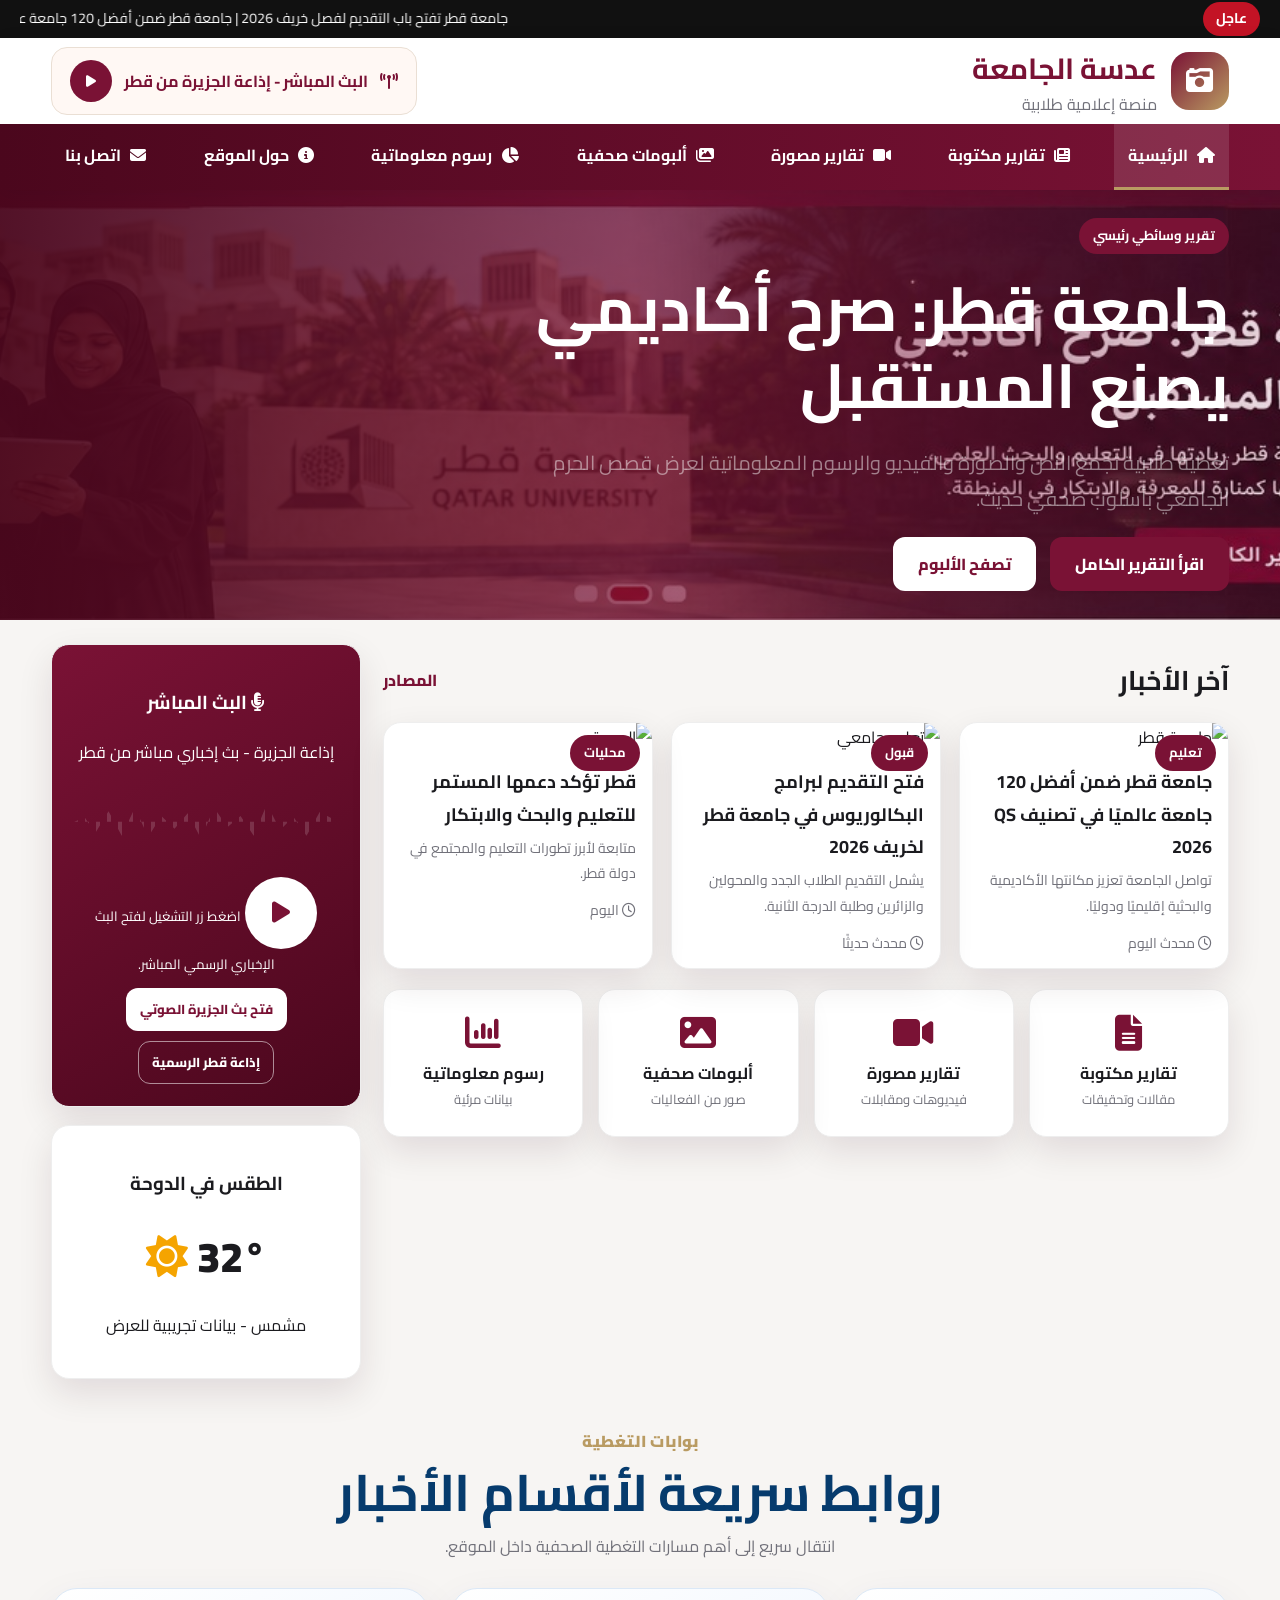
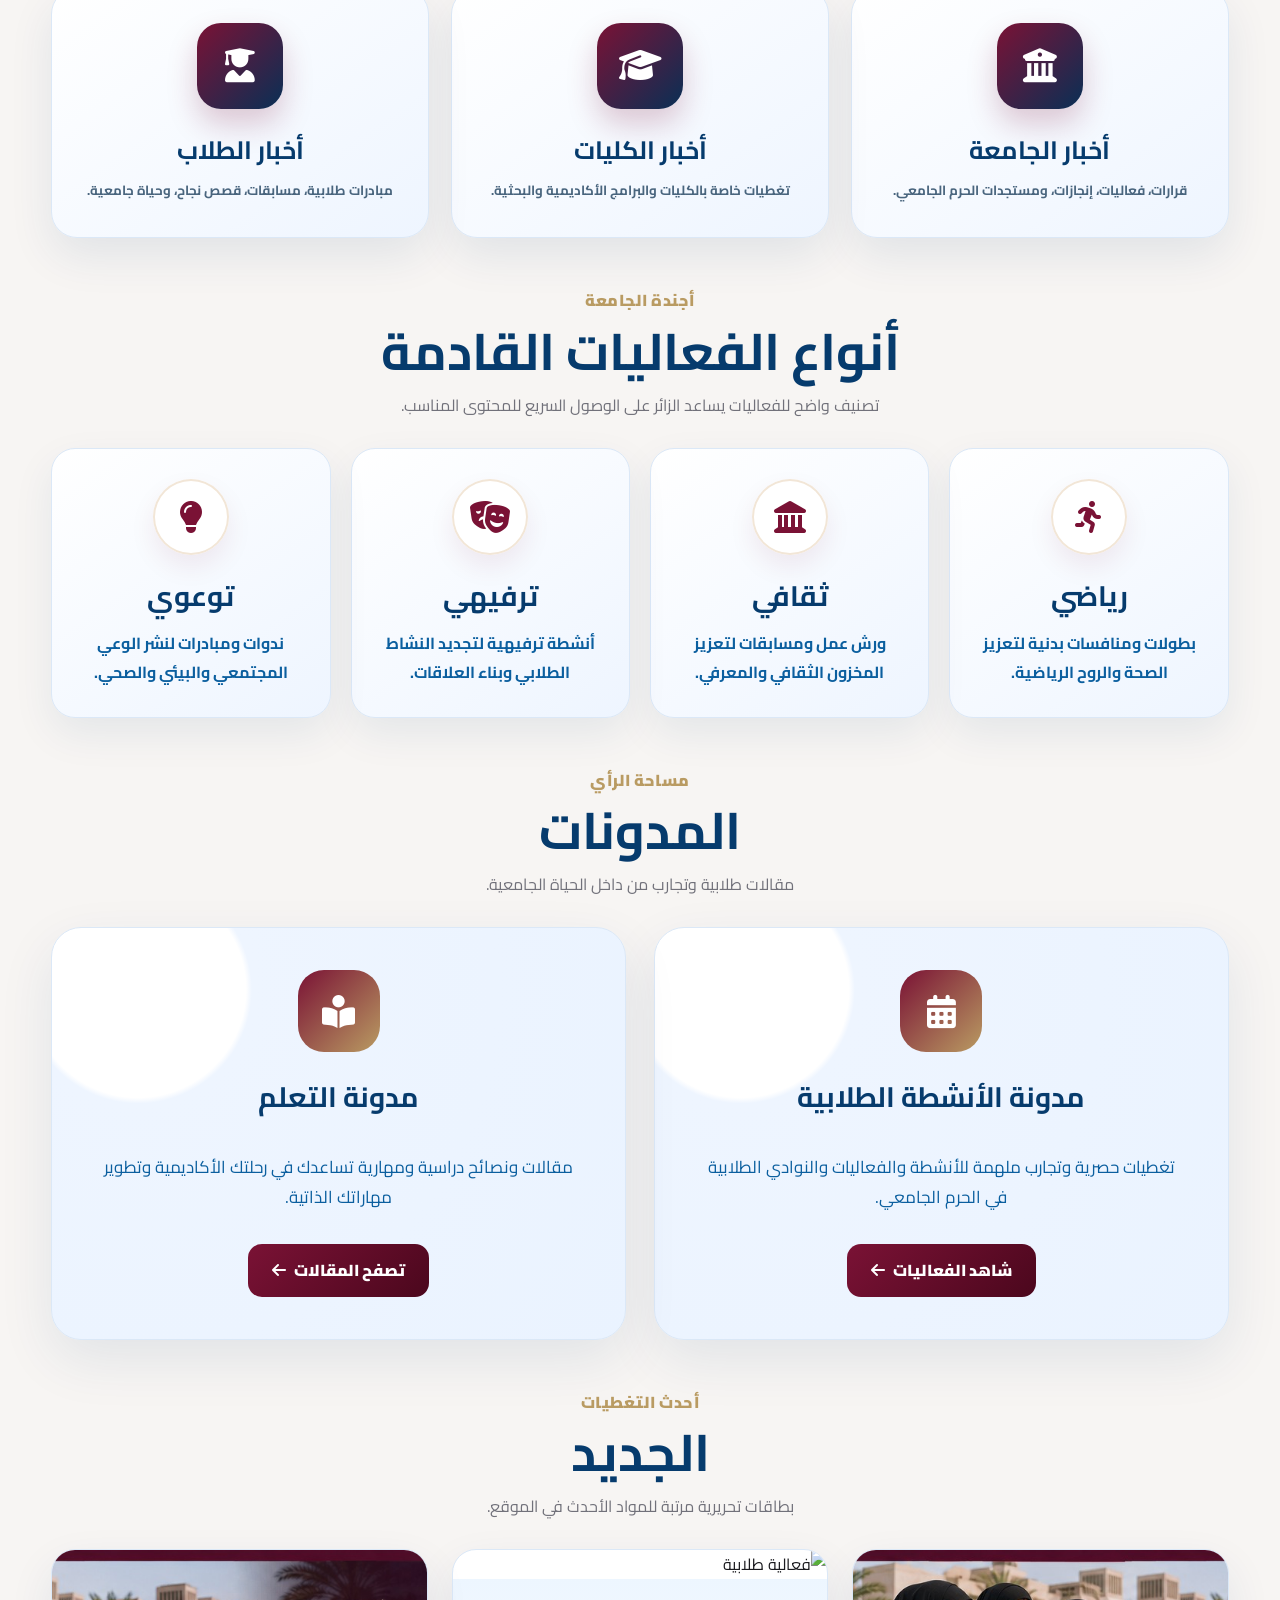
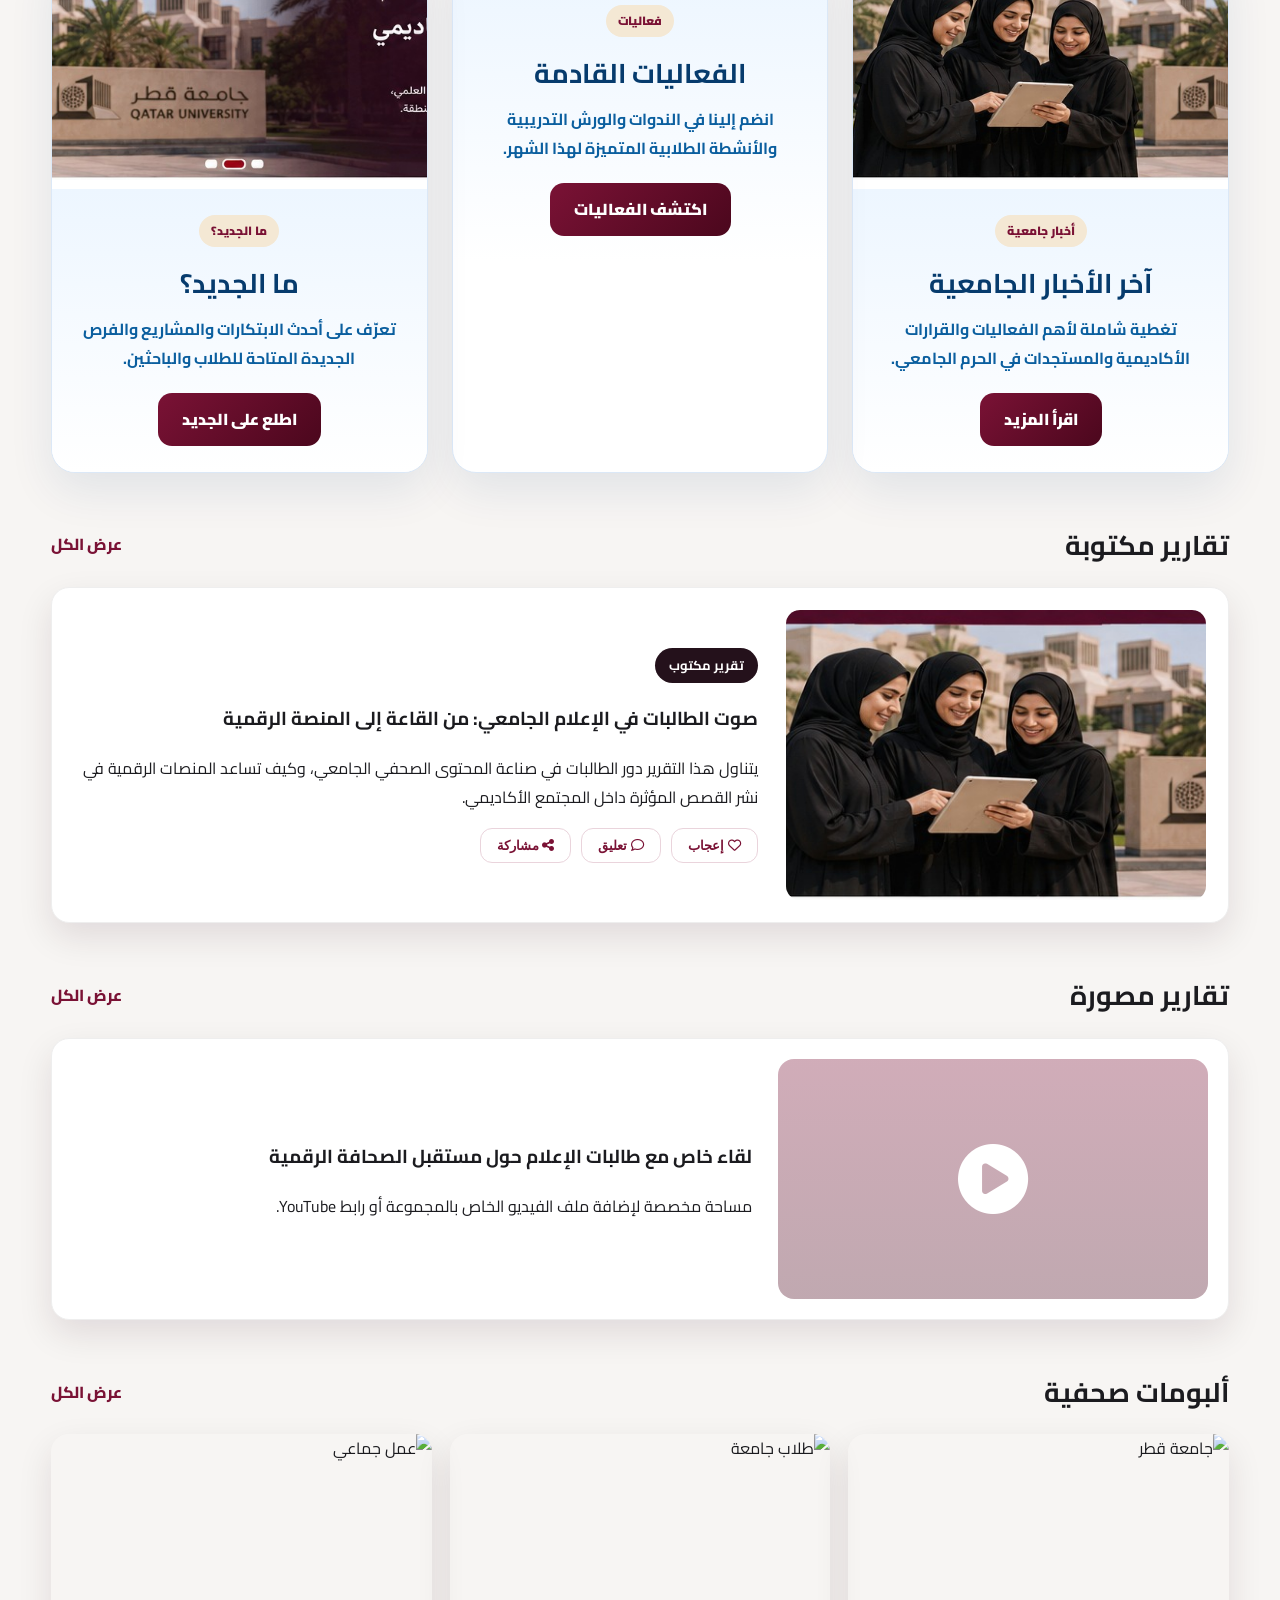
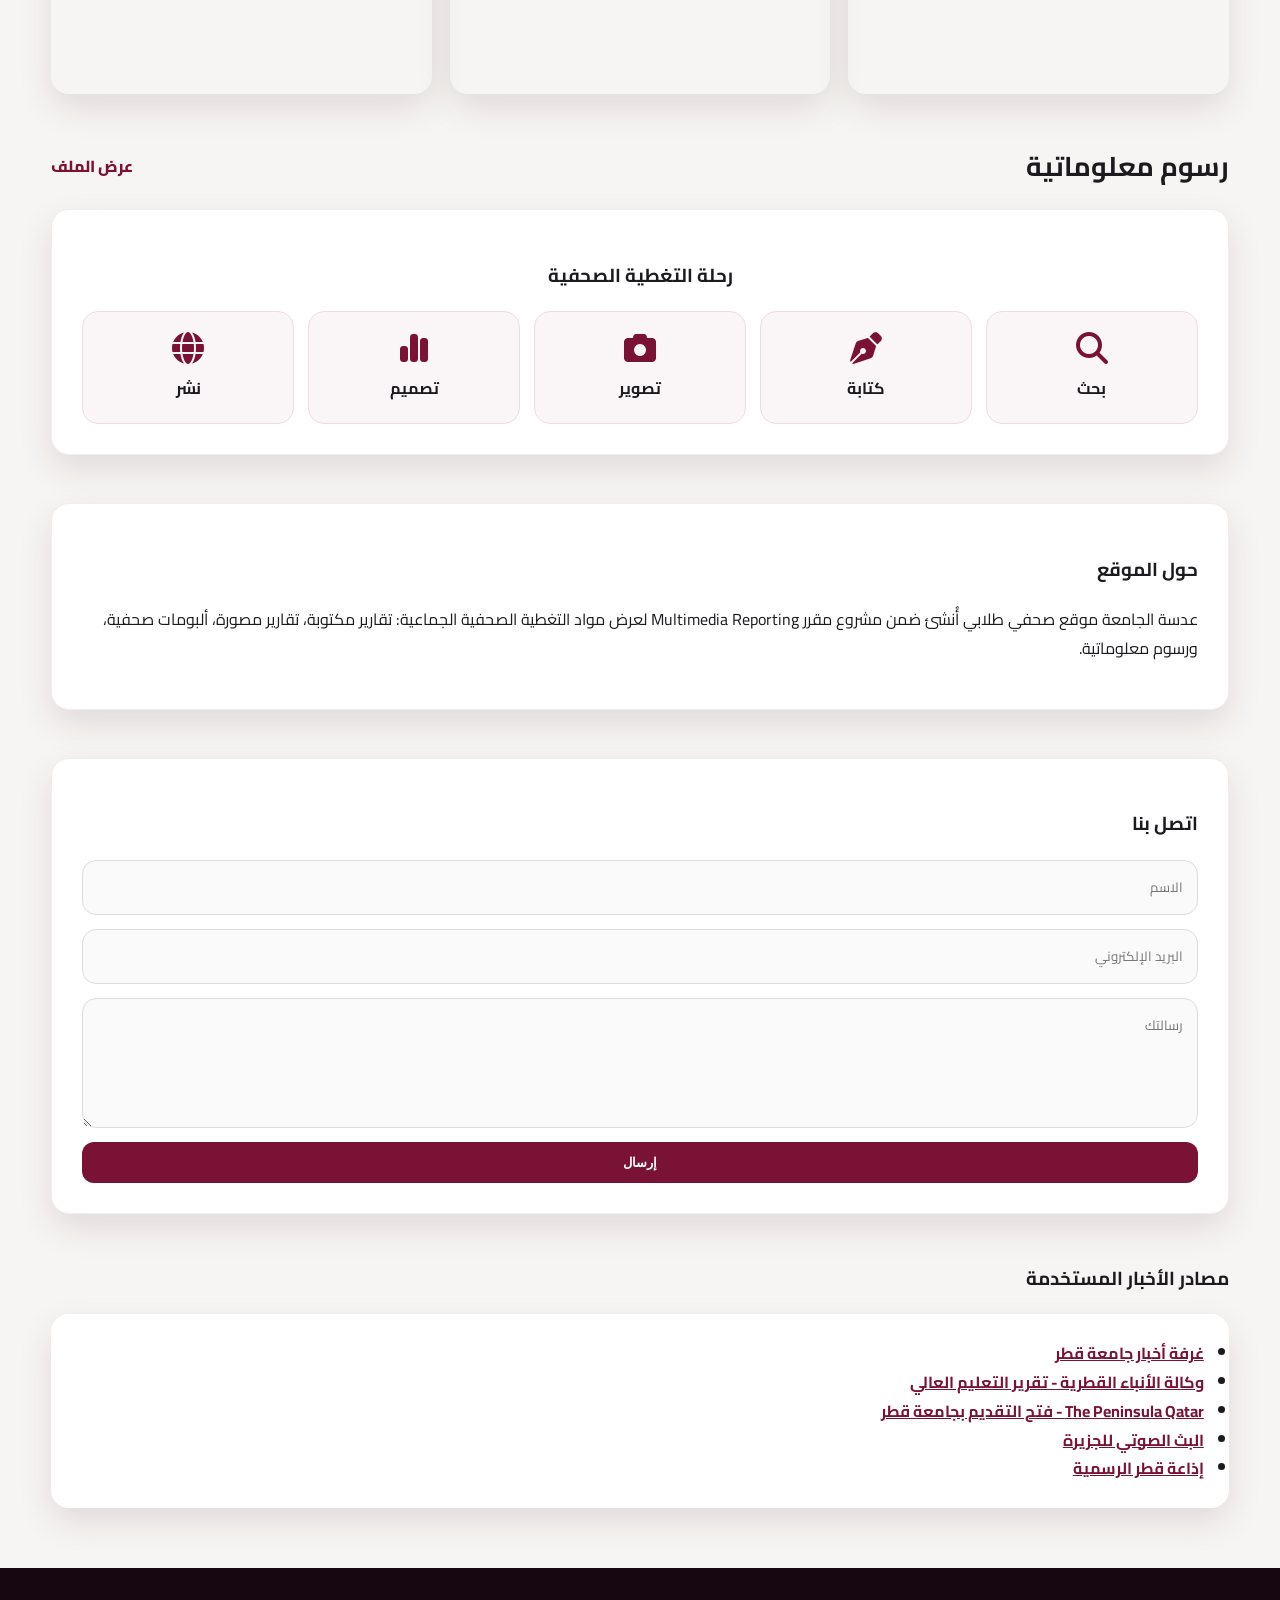
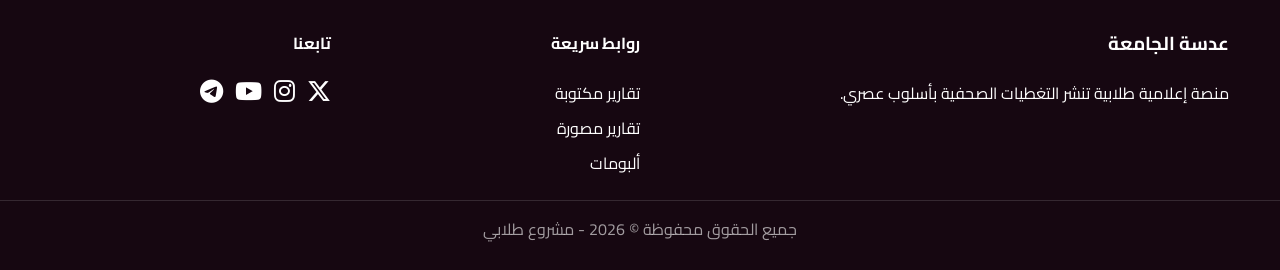
==== commit 13010fe4: "Add files via upload" ====
--- a/index.html
+++ b/index.html
@@ -116,6 +116,121 @@
       </aside>
     </section>
 
+
+    <section class="container section focus-sections" id="news-hubs">
+      <div class="section-title-center">
+        <span class="eyebrow">بوابات التغطية</span>
+        <h3>روابط سريعة لأقسام الأخبار</h3>
+        <p>انتقال سريع إلى أهم مسارات التغطية الصحفية داخل الموقع.</p>
+      </div>
+      <div class="quick-hubs">
+        <a class="hub-card" href="#latest-university">
+          <span class="hub-icon"><i class="fa-solid fa-building-columns"></i></span>
+          <strong>أخبار الجامعة</strong>
+          <small>قرارات، فعاليات، إنجازات، ومستجدات الحرم الجامعي.</small>
+        </a>
+        <a class="hub-card" href="#college-news">
+          <span class="hub-icon"><i class="fa-solid fa-graduation-cap"></i></span>
+          <strong>أخبار الكليات</strong>
+          <small>تغطيات خاصة بالكليات والبرامج الأكاديمية والبحثية.</small>
+        </a>
+        <a class="hub-card" href="#student-news">
+          <span class="hub-icon"><i class="fa-solid fa-user-graduate"></i></span>
+          <strong>أخبار الطلاب</strong>
+          <small>مبادرات طلابية، مسابقات، قصص نجاح، وحياة جامعية.</small>
+        </a>
+      </div>
+    </section>
+
+    <section class="container section events-showcase" id="events">
+      <div class="section-title-center">
+        <span class="eyebrow">أجندة الجامعة</span>
+        <h3>أنواع الفعاليات القادمة</h3>
+        <p>تصنيف واضح للفعاليات يساعد الزائر على الوصول السريع للمحتوى المناسب.</p>
+      </div>
+      <div class="event-types">
+        <article class="event-type-card">
+          <i class="fa-solid fa-person-running"></i>
+          <h4>رياضي</h4>
+          <p>بطولات ومنافسات بدنية لتعزيز الصحة والروح الرياضية.</p>
+        </article>
+        <article class="event-type-card">
+          <i class="fa-solid fa-landmark"></i>
+          <h4>ثقافي</h4>
+          <p>ورش عمل ومسابقات لتعزيز المخزون الثقافي والمعرفي.</p>
+        </article>
+        <article class="event-type-card">
+          <i class="fa-solid fa-masks-theater"></i>
+          <h4>ترفيهي</h4>
+          <p>أنشطة ترفيهية لتجديد النشاط الطلابي وبناء العلاقات.</p>
+        </article>
+        <article class="event-type-card">
+          <i class="fa-solid fa-lightbulb"></i>
+          <h4>توعوي</h4>
+          <p>ندوات ومبادرات لنشر الوعي المجتمعي والبيئي والصحي.</p>
+        </article>
+      </div>
+    </section>
+
+    <section class="container section blog-showcase" id="blogs">
+      <div class="section-title-center">
+        <span class="eyebrow">مساحة الرأي</span>
+        <h3>المدونات</h3>
+        <p>مقالات طلابية وتجارب من داخل الحياة الجامعية.</p>
+      </div>
+      <div class="blog-grid">
+        <article class="blog-card">
+          <div class="blog-icon"><i class="fa-solid fa-calendar-days"></i></div>
+          <h4>مدونة الأنشطة الطلابية</h4>
+          <p>تغطيات حصرية وتجارب ملهمة للأنشطة والفعاليات والنوادي الطلابية في الحرم الجامعي.</p>
+          <a href="#gallery">شاهد الفعاليات <i class="fa-solid fa-arrow-left"></i></a>
+        </article>
+        <article class="blog-card">
+          <div class="blog-icon"><i class="fa-solid fa-book-open-reader"></i></div>
+          <h4>مدونة التعلم</h4>
+          <p>مقالات ونصائح دراسية ومهارية تساعدك في رحلتك الأكاديمية وتطوير مهاراتك الذاتية.</p>
+          <a href="#written">تصفح المقالات <i class="fa-solid fa-arrow-left"></i></a>
+        </article>
+      </div>
+    </section>
+
+    <section class="container section latest-showcase" id="latest-university">
+      <div class="section-title-center">
+        <span class="eyebrow">أحدث التغطيات</span>
+        <h3>الجديد</h3>
+        <p>بطاقات تحريرية مرتبة للمواد الأحدث في الموقع.</p>
+      </div>
+      <div class="latest-grid">
+        <article class="latest-card">
+          <img src="assets/students-media.jpg" alt="طالبات جامعيات في نشاط إعلامي">
+          <div class="latest-body">
+            <span>أخبار جامعية</span>
+            <h4>آخر الأخبار الجامعية</h4>
+            <p>تغطية شاملة لأهم الفعاليات والقرارات الأكاديمية والمستجدات في الحرم الجامعي.</p>
+            <a href="#written">اقرأ المزيد</a>
+          </div>
+        </article>
+        <article class="latest-card">
+          <img src="https://images.unsplash.com/photo-1503428593586-e225b39bddfe?auto=format&fit=crop&w=1000&q=80" alt="فعالية طلابية">
+          <div class="latest-body">
+            <span>فعاليات</span>
+            <h4>الفعاليات القادمة</h4>
+            <p>انضم إلينا في الندوات والورش التدريبية والأنشطة الطلابية المتميزة لهذا الشهر.</p>
+            <a href="#events">اكتشف الفعاليات</a>
+          </div>
+        </article>
+        <article class="latest-card" id="college-news">
+          <img src="assets/hero-students-qu.jpg" alt="جامعة قطر وطالبات">
+          <div class="latest-body">
+            <span>ما الجديد؟</span>
+            <h4>ما الجديد؟</h4>
+            <p>تعرّف على أحدث الابتكارات والمشاريع والفرص الجديدة المتاحة للطلاب والباحثين.</p>
+            <a href="#infographics">اطلع على الجديد</a>
+          </div>
+        </article>
+      </div>
+    </section>
+
     <section id="written" class="container section">
       <div class="section-head"><h3>تقارير مكتوبة</h3><a>عرض الكل</a></div>
       <div class="feature card">
--- a/style.css
+++ b/style.css
@@ -1 +1,6 @@
 :root{--maroon:#7a1235;--maroon2:#4b071d;--gold:#b99b62;--text:#1b1b1f;--muted:#71717a;--bg:#f7f5f3;--card:#fff;--shadow:0 14px 35px rgba(44,12,26,.11)}*{box-sizing:border-box}html{scroll-behavior:smooth}body{margin:0;font-family:'Cairo',Tahoma,sans-serif;background:var(--bg);color:var(--text);line-height:1.8}.container{width:min(1180px,92%);margin:auto}.ticker{height:38px;background:#111;color:#fff;display:flex;align-items:center;gap:12px;padding:0 20px;font-size:14px}.ticker strong{background:#c31325;padding:4px 13px;border-radius:18px}.site-header{position:sticky;top:0;z-index:50;background:white;box-shadow:0 4px 20px rgba(0,0,0,.06)}.topbar{height:86px;display:flex;align-items:center;justify-content:space-between}.brand{display:flex;align-items:center;gap:14px}.logo{width:58px;height:58px;border-radius:18px;background:linear-gradient(135deg,var(--maroon),var(--gold));display:grid;place-items:center;color:white;font-size:27px}.brand h1{margin:0;font-size:29px;color:var(--maroon)}.brand p{margin:-5px 0 0;color:var(--muted)}.radio-pill{display:flex;align-items:center;gap:12px;border:1px solid #eadfd4;border-radius:16px;padding:12px 18px;background:#fff8f4;color:var(--maroon);font-weight:700}.radio-pill button,.big-play{border:0;background:var(--maroon);color:white;width:42px;height:42px;border-radius:50%;cursor:pointer}.nav{background:linear-gradient(90deg,var(--maroon2),var(--maroon))}.nav-inner{display:flex;justify-content:space-between;gap:6px}.nav a{color:white;text-decoration:none;padding:17px 14px;display:flex;align-items:center;gap:9px;font-weight:700;border-bottom:3px solid transparent}.nav a:hover,.nav a.active{background:rgba(255,255,255,.12);border-bottom-color:var(--gold)}.hero{position:relative;min-height:430px;display:flex;align-items:center;overflow:hidden}.hero-bg{position:absolute;inset:0;background:linear-gradient(90deg,rgba(75,7,29,.95),rgba(122,18,53,.72),rgba(122,18,53,.12)),url('assets/hero-students-qu.jpg') center/cover no-repeat;transform:scale(1.02)}.hero-content{position:relative;color:white}.badge,.tag{display:inline-block;background:var(--maroon);color:#fff;padding:6px 14px;border-radius:999px;font-weight:700;font-size:13px}.badge.dark{background:#24111b}.hero h2{font-size:clamp(34px,5vw,62px);max-width:700px;line-height:1.25;margin:16px 0}.hero p{max-width:690px;font-size:20px;color:#fff7}.btn{display:inline-flex;align-items:center;justify-content:center;text-decoration:none;border-radius:12px;padding:12px 24px;border:1px solid transparent;font-weight:800;cursor:pointer}.primary{background:var(--maroon);color:#fff}.ghost{background:#fff;color:var(--maroon);margin-inline-start:10px}.mini{padding:9px 13px;font-size:13px;margin-top:10px;background:#fff;color:var(--maroon)}.mini.alt{background:transparent;color:#fff;border-color:#ffffff88}.grid-main{display:grid;grid-template-columns:1fr 310px;gap:22px;margin-top:24px}.section-head{display:flex;justify-content:space-between;align-items:center;margin:12px 0 18px}.section-head h3{font-size:27px;margin:0}.section-head a{color:var(--maroon);font-weight:800;text-decoration:none}.news-grid{display:grid;grid-template-columns:repeat(3,1fr);gap:18px}.card{background:var(--card);border-radius:18px;box-shadow:var(--shadow);border:1px solid #eee;overflow:hidden}.news-card{position:relative}.news-card img{width:100%;height:185px;object-fit:cover}.news-card .tag{position:absolute;top:12px;right:12px}.news-card h4{font-size:18px;margin:14px 16px 5px}.news-card p,.meta{margin:0 16px 12px;color:var(--muted);font-size:14px}.categories{display:grid;grid-template-columns:repeat(4,1fr);gap:15px;margin-top:20px}.categories a{text-decoration:none;color:var(--text);background:#fff;border-radius:17px;padding:25px 14px;text-align:center;box-shadow:var(--shadow);border:1px solid #eee}.categories i{font-size:36px;color:var(--maroon);display:block;margin-bottom:8px}.categories span{display:block;color:var(--muted);font-size:13px}.sidebar{display:flex;flex-direction:column;gap:18px}.radio-card,.weather{padding:22px;text-align:center}.radio-card{background:linear-gradient(150deg,var(--maroon),var(--maroon2));color:#fff}.wave{height:70px;margin:20px 0;background:repeating-linear-gradient(90deg,rgba(255,255,255,.15) 0 4px,transparent 4px 11px);clip-path:polygon(0 50%,4% 44%,8% 66%,13% 35%,18% 70%,23% 30%,28% 72%,33% 42%,38% 60%,43% 38%,48% 74%,53% 30%,58% 58%,63% 42%,68% 70%,73% 25%,78% 62%,83% 43%,88% 70%,93% 36%,100% 50%)}.big-play{width:72px;height:72px;background:#fff;color:var(--maroon);font-size:24px}.weather .temp{font-size:42px;font-weight:900}.weather i{color:#f5a400}.section{margin:48px auto}.feature{display:grid;grid-template-columns:420px 1fr;gap:28px;padding:22px;align-items:center}.feature img{width:100%;height:290px;object-fit:cover;border-radius:14px}.actions{display:flex;gap:10px;flex-wrap:wrap}.actions button{border:1px solid #ead4dc;background:#fff;border-radius:12px;padding:9px 16px;color:var(--maroon);font-weight:700}.video-box{display:grid;grid-template-columns:430px 1fr;gap:26px;align-items:center;padding:20px}.video-thumb{height:240px;border-radius:16px;background:linear-gradient(rgba(122,18,53,.35),rgba(75,7,29,.35)),url('https://images.unsplash.com/photo-1495020689067-958852a7765e?auto=format&fit=crop&w=1000&q=80') center/cover;display:grid;place-items:center;color:white;font-size:70px}.gallery{display:grid;grid-template-columns:repeat(3,1fr);gap:18px}.gallery img{width:100%;height:260px;object-fit:cover;border-radius:18px;box-shadow:var(--shadow)}.info-card{padding:30px;text-align:center}.steps{display:grid;grid-template-columns:repeat(5,1fr);gap:14px}.steps div{background:#faf5f7;border:1px solid #f0dbe4;border-radius:16px;padding:20px}.steps i{display:block;color:var(--maroon);font-size:32px;margin-bottom:10px}.about,.contact{padding:30px}.contact form{display:grid;gap:14px}.contact input,.contact textarea{font-family:inherit;border:1px solid #ddd;border-radius:14px;padding:14px;background:#fafafa}.contact textarea{height:130px}.sources ul{background:#fff;border-radius:18px;padding:25px;box-shadow:var(--shadow)}.sources a{color:var(--maroon);font-weight:700}footer{background:#160711;color:white;margin-top:60px;padding:40px 0 10px}.footer-grid{display:grid;grid-template-columns:2fr 1fr 1fr;gap:30px}.footer-grid a{display:block;color:#fff;text-decoration:none;margin:6px 0}.social{display:flex;gap:12px;font-size:24px}.copy{text-align:center;color:#ffffff99;border-top:1px solid #ffffff22;padding-top:14px}@media(max-width:920px){.topbar,.nav-inner{flex-direction:column;height:auto;padding:12px 0}.nav-inner{align-items:stretch}.nav a{justify-content:center}.grid-main,.feature,.video-box{grid-template-columns:1fr}.news-grid,.categories,.gallery,.steps,.footer-grid{grid-template-columns:1fr}.hero{min-height:540px}.hero h2{font-size:36px}.radio-pill{width:100%;justify-content:center}}
+
+
+/* ===== Polished focus sections: quick links, events, blogs, latest ===== */
+.section-title-center{text-align:center;margin-bottom:28px}.section-title-center .eyebrow{display:inline-block;color:var(--gold);font-weight:900;letter-spacing:.5px;margin-bottom:4px}.section-title-center h3{font-size:clamp(34px,4vw,54px);line-height:1.25;margin:0;color:#063b6d}.section-title-center p{margin:8px auto 0;color:var(--muted);max-width:720px}.quick-hubs{display:grid;grid-template-columns:repeat(3,1fr);gap:22px}.hub-card{position:relative;overflow:hidden;text-align:center;text-decoration:none;color:#063b6d;background:linear-gradient(145deg,#fff,#eef5ff);border:1px solid #dbe8f7;border-radius:26px;padding:34px 26px;box-shadow:0 18px 45px rgba(6,59,109,.09);transition:.25s ease}.hub-card:before{content:"";position:absolute;inset:auto -20% -55% -20%;height:90px;background:linear-gradient(90deg,var(--maroon),var(--gold));opacity:.12;transform:rotate(-2deg)}.hub-card:hover{transform:translateY(-6px);box-shadow:0 24px 60px rgba(122,18,53,.16)}.hub-icon{width:86px;height:86px;margin:0 auto 18px;border-radius:24px;display:grid;place-items:center;background:linear-gradient(135deg,var(--maroon),#092f55);color:#fff;font-size:34px;box-shadow:0 15px 30px rgba(122,18,53,.22)}.hub-card strong{display:block;font-size:25px;margin-bottom:8px}.hub-card small{display:block;color:#49657e;font-weight:700;line-height:1.7}.event-types{display:grid;grid-template-columns:repeat(4,1fr);gap:20px}.event-type-card{background:linear-gradient(145deg,#fff,#eef5ff);border:1px solid #dbe8f7;border-radius:24px;padding:30px 22px;text-align:center;box-shadow:0 16px 40px rgba(6,59,109,.08);transition:.25s ease}.event-type-card:hover{transform:translateY(-5px);border-color:#d8c390}.event-type-card i{width:76px;height:76px;border-radius:50%;display:grid;place-items:center;margin:0 auto 16px;background:#fff;color:var(--maroon);font-size:32px;box-shadow:inset 0 0 0 2px #f2e6d7,0 12px 26px rgba(122,18,53,.08)}.event-type-card h4{font-size:28px;margin:0 0 8px;color:#063b6d}.event-type-card p{margin:0;color:#0b5f9f;font-weight:700}.blog-grid{display:grid;grid-template-columns:repeat(2,1fr);gap:28px}.blog-card{min-height:340px;background:radial-gradient(circle at 15% 15%,#fff 0,#fff 18%,#eef5ff 19%,#eaf3ff 100%);border:1px solid #dbe8f7;border-radius:30px;padding:42px;text-align:center;box-shadow:0 20px 55px rgba(6,59,109,.09);display:flex;flex-direction:column;align-items:center;justify-content:center}.blog-icon{width:82px;height:82px;border-radius:26px;background:linear-gradient(135deg,var(--maroon),var(--gold));color:#fff;display:grid;place-items:center;font-size:33px;margin-bottom:20px}.blog-card h4{font-size:28px;margin:0 0 12px;color:#063b6d}.blog-card p{font-size:17px;color:#0b5f9f;max-width:520px}.blog-card a,.latest-body a{background:linear-gradient(135deg,var(--maroon),var(--maroon2));color:white;text-decoration:none;padding:12px 24px;border-radius:14px;font-weight:900;margin-top:14px;display:inline-flex;align-items:center;gap:8px}.latest-grid{display:grid;grid-template-columns:repeat(3,1fr);gap:24px}.latest-card{background:#fff;border:1px solid #dbe8f7;border-radius:24px;overflow:hidden;box-shadow:0 18px 45px rgba(6,59,109,.09);transition:.25s ease}.latest-card:hover{transform:translateY(-5px)}.latest-card img{width:100%;height:230px;object-fit:cover}.latest-body{padding:26px;text-align:center;background:linear-gradient(180deg,#edf6ff,#fff)}.latest-body span{display:inline-block;background:#f4e8d4;color:var(--maroon);padding:5px 12px;border-radius:99px;font-weight:900;font-size:12px}.latest-body h4{font-size:27px;margin:12px 0 8px;color:#063b6d}.latest-body p{color:#0b5f9f;font-weight:700;margin:0 auto 12px}.latest-body a{margin-top:8px}.focus-sections,.events-showcase,.blog-showcase,.latest-showcase{scroll-margin-top:150px}
+@media(max-width:920px){.quick-hubs,.event-types,.blog-grid,.latest-grid{grid-template-columns:1fr}.section-title-center h3{font-size:34px}.blog-card{min-height:auto;padding:28px}.latest-card img{height:220px}}
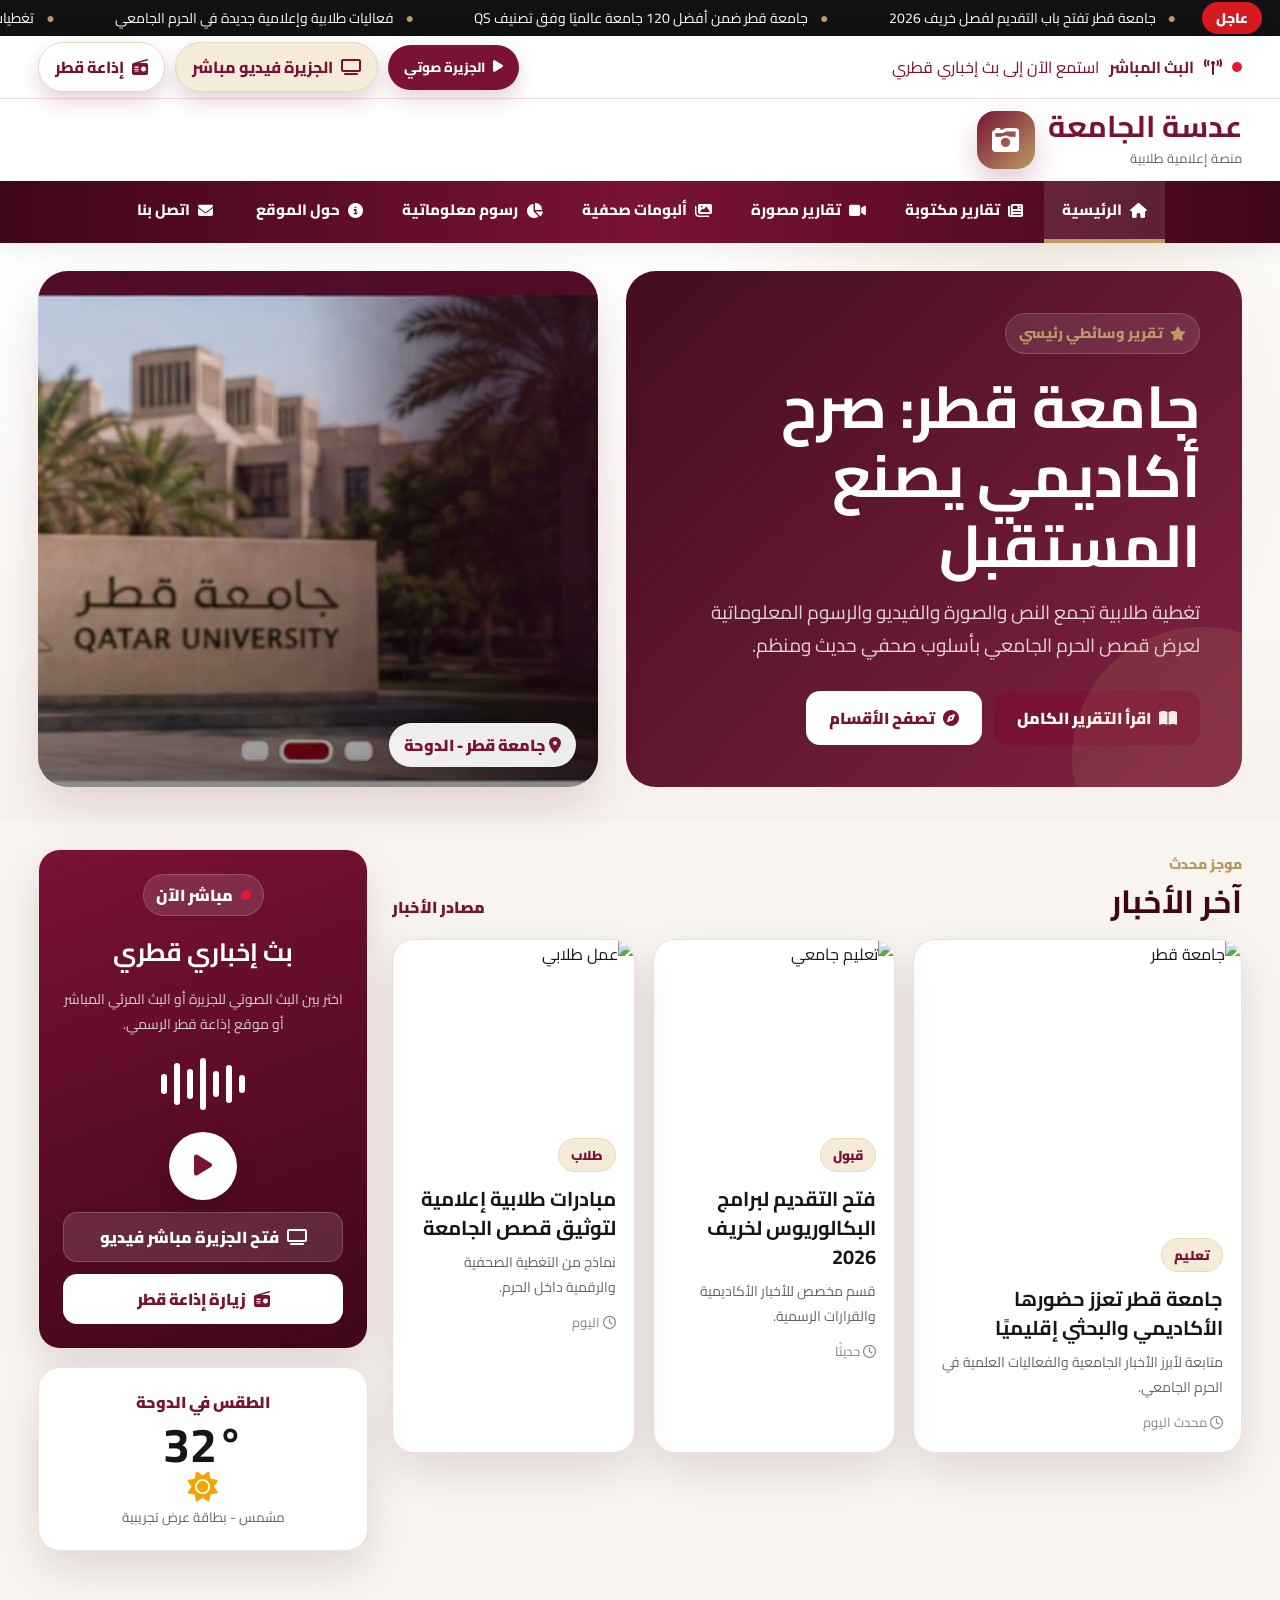
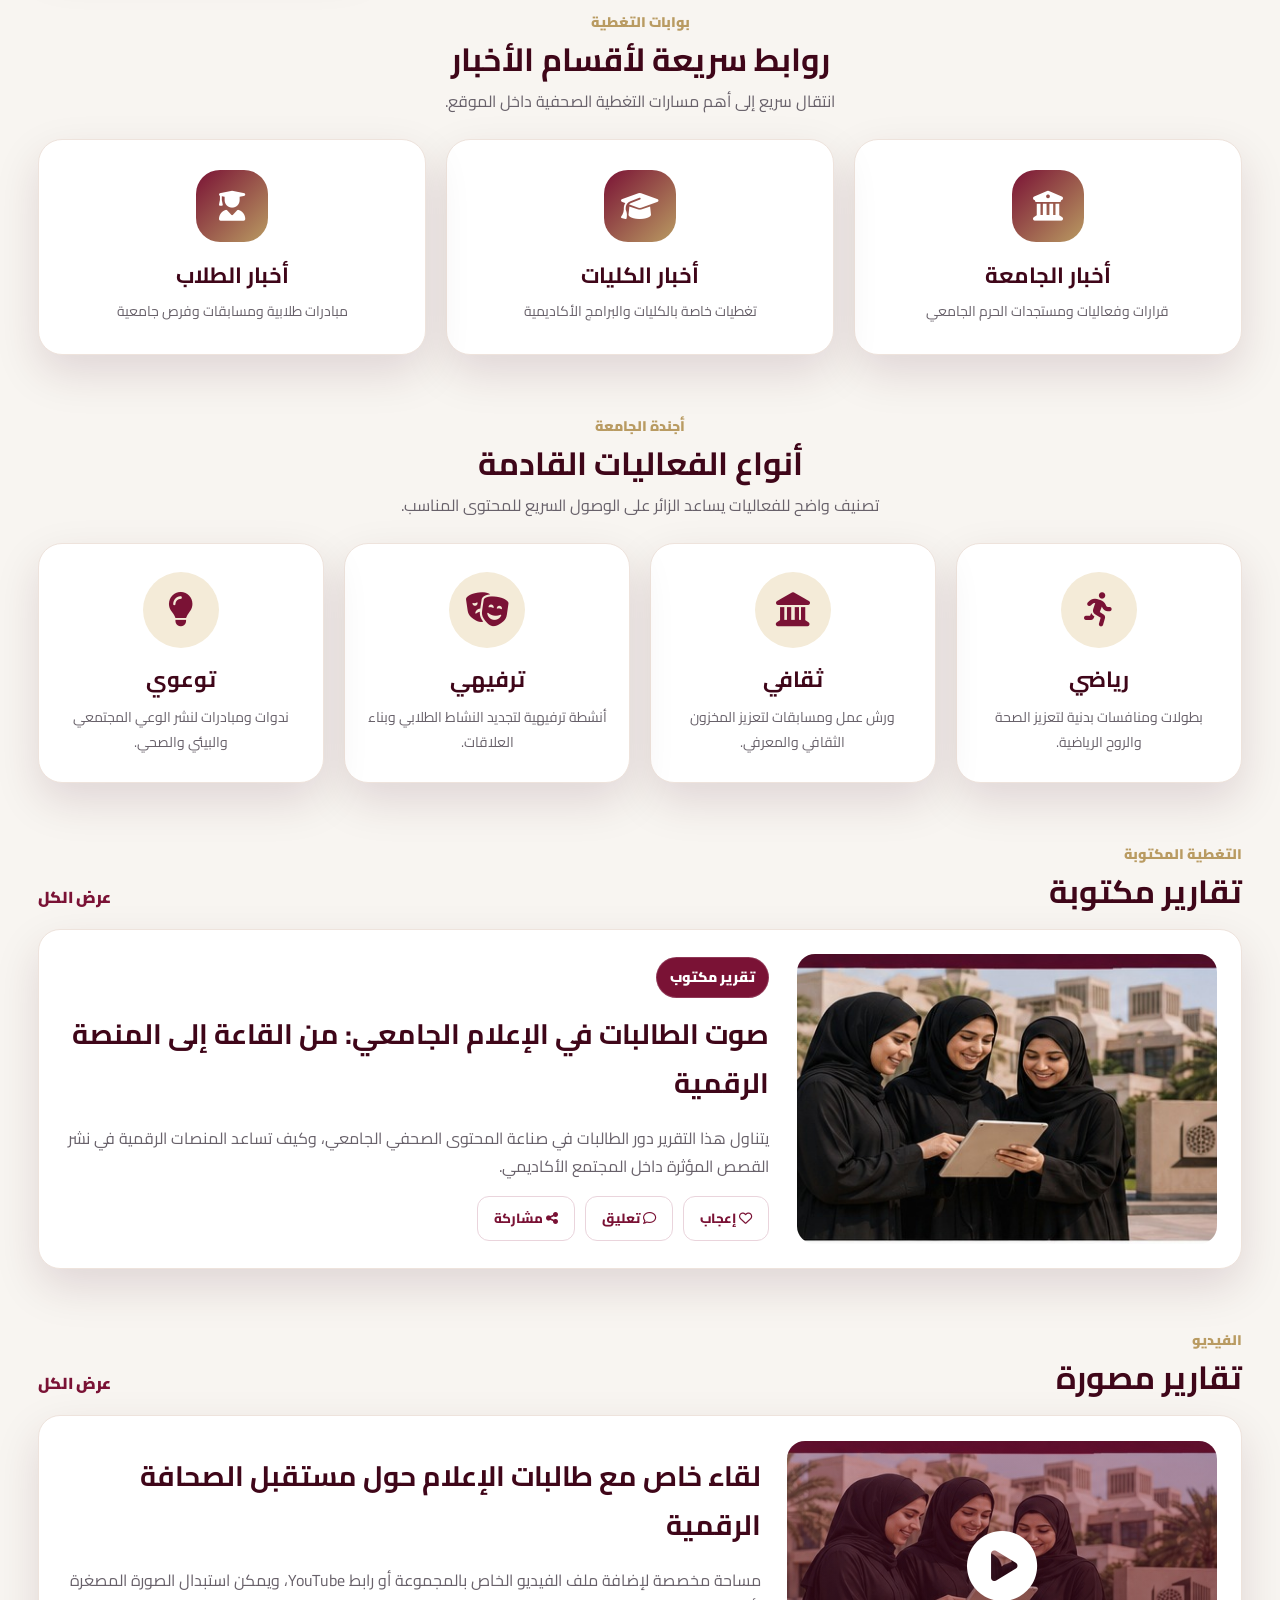
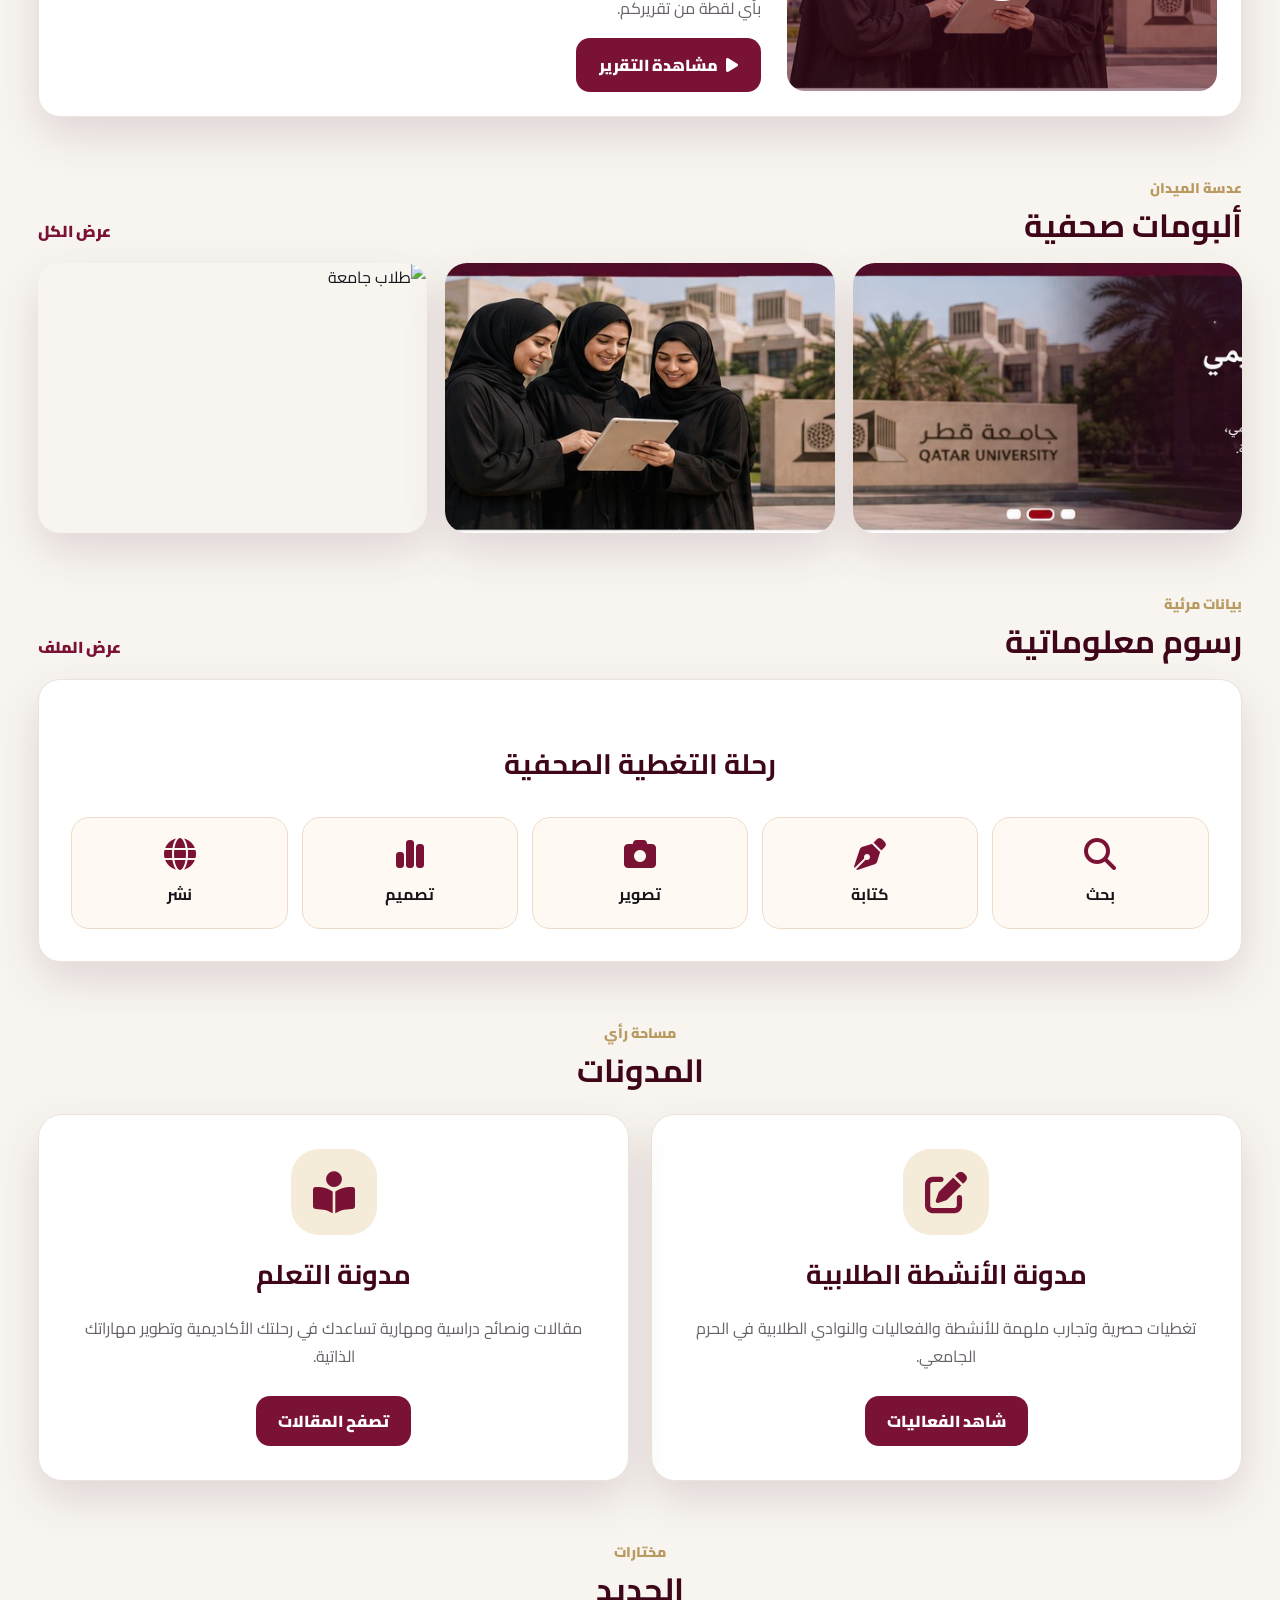
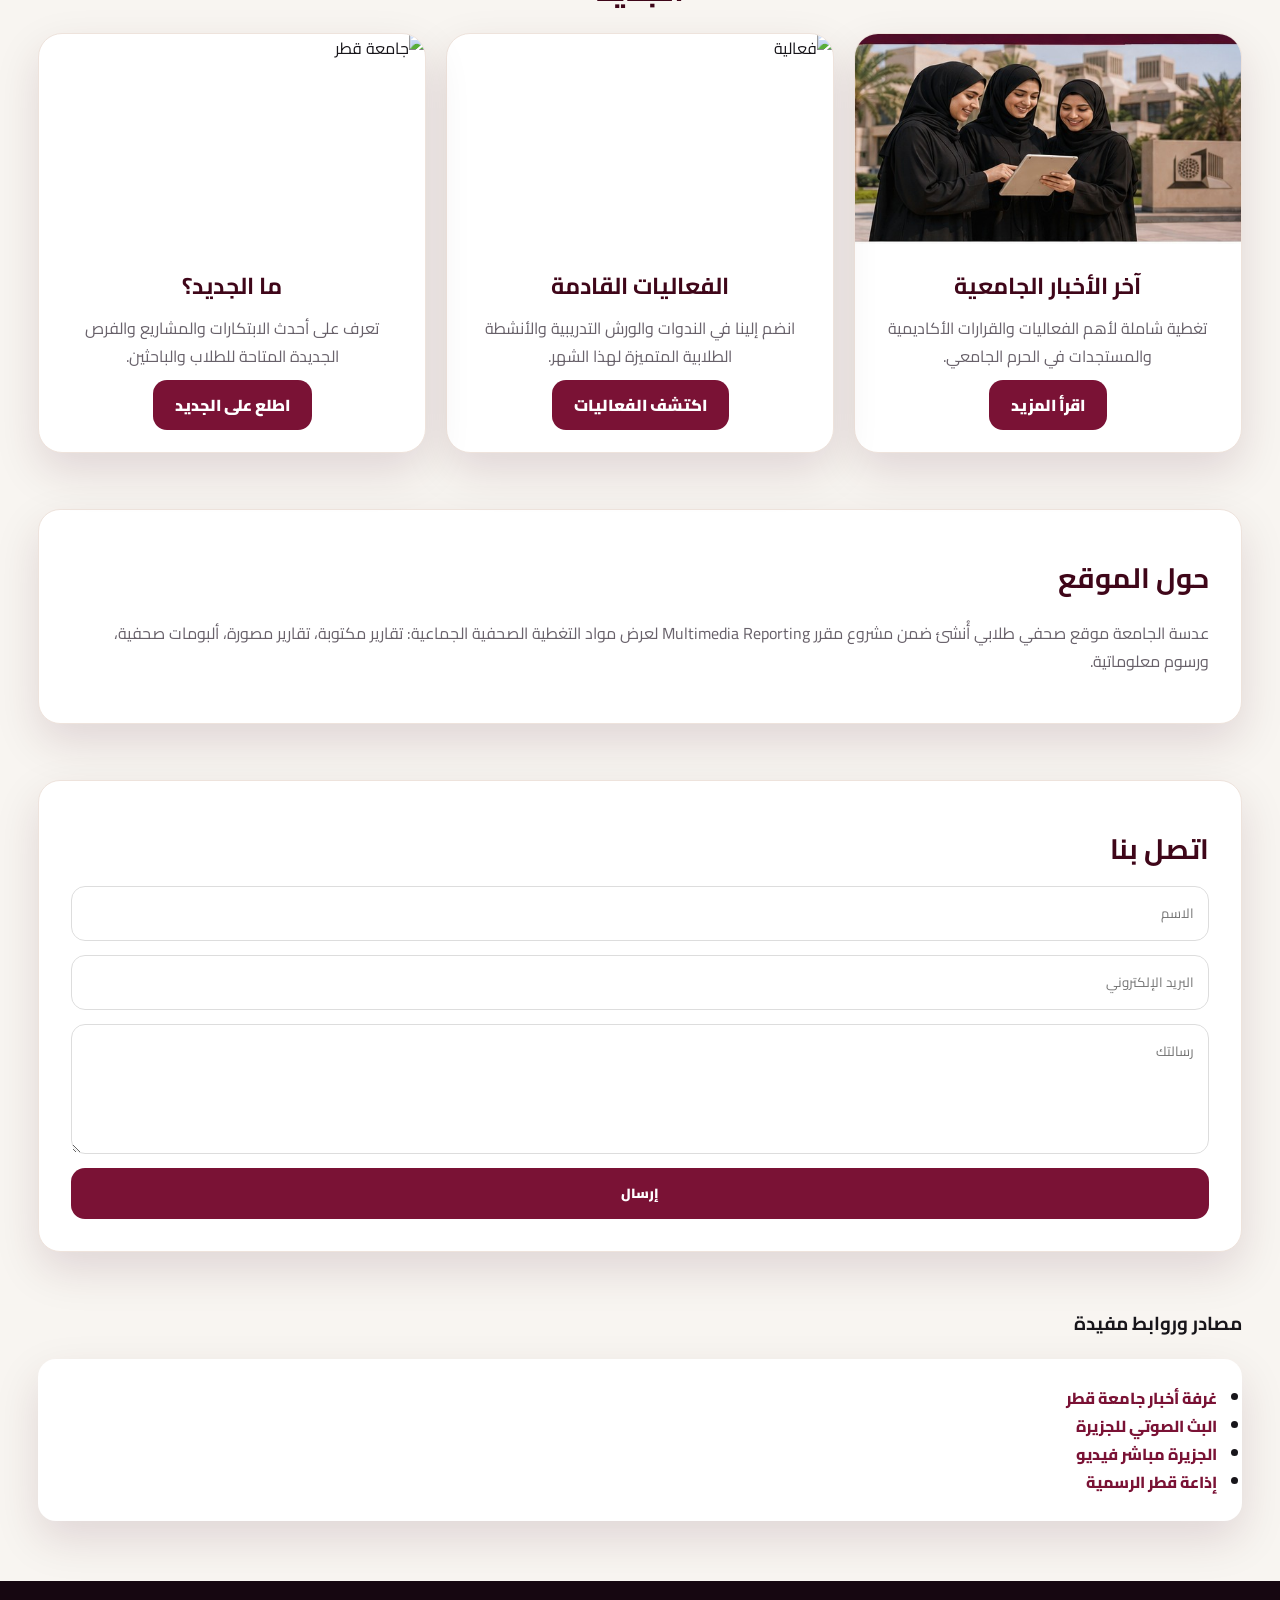
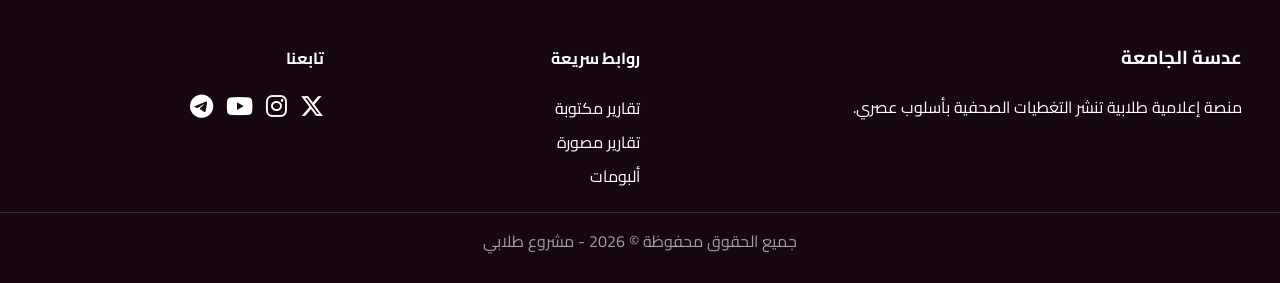
==== commit d6511722: "Add files via upload" ====
--- a/index.html
+++ b/index.html
@@ -7,236 +7,174 @@
   <meta name="description" content="موقع صحفي جامعي عربي لعرض التغطيات المكتوبة والمصورة والألبومات والرسوم المعلوماتية." />
   <link rel="preconnect" href="https://fonts.googleapis.com">
   <link rel="preconnect" href="https://fonts.gstatic.com" crossorigin>
-  <link href="https://fonts.googleapis.com/css2?family=Cairo:wght@300;400;600;700;900&display=swap" rel="stylesheet">
+  <link href="https://fonts.googleapis.com/css2?family=Cairo:wght@400;500;600;700;800;900&display=swap" rel="stylesheet">
   <link rel="stylesheet" href="https://cdnjs.cloudflare.com/ajax/libs/font-awesome/6.5.2/css/all.min.css">
   <link rel="stylesheet" href="style.css" />
 </head>
 <body>
-  <div class="ticker">
-    <strong>عاجل</strong>
-    <marquee direction="right">جامعة قطر تفتح باب التقديم لفصل خريف 2026 | جامعة قطر ضمن أفضل 120 جامعة عالميًا وفق تصنيف QS 2026 | انطلاق فعاليات طلابية وإعلامية في الحرم الجامعي</marquee>
+  <div class="breaking-strip">
+    <span class="breaking-label">عاجل</span>
+    <div class="breaking-track">
+      <span>جامعة قطر تفتح باب التقديم لفصل خريف 2026</span>
+      <span>جامعة قطر ضمن أفضل 120 جامعة عالميًا وفق تصنيف QS</span>
+      <span>فعاليات طلابية وإعلامية جديدة في الحرم الجامعي</span>
+      <span>تغطيات مصورة وألبومات صحفية من قلب الجامعة</span>
+    </div>
   </div>
 
   <header class="site-header">
-    <div class="topbar container">
-      <div class="brand">
-        <div class="logo"><i class="fa-solid fa-camera-retro"></i></div>
-        <div>
+    <div class="live-strip">
+      <div class="container live-inner">
+        <div class="live-title">
+          <span class="pulse"></span>
+          <i class="fa-solid fa-tower-broadcast"></i>
+          <strong>البث المباشر</strong>
+          <span>استمع الآن إلى بث إخباري قطري</span>
+        </div>
+        <div class="live-actions">
+          <button id="playRadio" class="live-btn"><i class="fa-solid fa-play"></i> الجزيرة صوتي</button>
+          <a href="https://www.aljazeera.com/video/live" target="_blank" rel="noopener" class="live-link"><i class="fa-solid fa-tv"></i> الجزيرة فيديو مباشر</a>
+          <a href="https://www.qatarradio.qa/" target="_blank" rel="noopener" class="live-link outline"><i class="fa-solid fa-radio"></i> إذاعة قطر</a>
+        </div>
+      </div>
+    </div>
+
+    <div class="container topbar">
+      <a class="brand" href="#home" aria-label="عدسة الجامعة">
+        <div class="brand-text">
           <h1>عدسة الجامعة</h1>
           <p>منصة إعلامية طلابية</p>
         </div>
-      </div>
-      <div class="radio-pill">
-        <i class="fa-solid fa-tower-broadcast"></i>
-        <span>البث المباشر - إذاعة الجزيرة من قطر</span>
-        <button id="playRadio"><i class="fa-solid fa-play"></i></button>
-      </div>
-    </div>
-
-    <nav class="nav">
+        <div class="logo"><i class="fa-solid fa-camera-retro"></i></div>
+      </a>
+      <button class="menu-toggle" id="menuToggle" aria-label="فتح القائمة"><i class="fa-solid fa-bars"></i></button>
+    </div>
+
+    <nav class="nav" id="mainNav">
       <div class="container nav-inner">
-        <a href="#home" class="active"><i class="fa-solid fa-house"></i> الرئيسية</a>
-        <a href="#written"><i class="fa-solid fa-newspaper"></i> تقارير مكتوبة</a>
-        <a href="#video"><i class="fa-solid fa-video"></i> تقارير مصورة</a>
-        <a href="#gallery"><i class="fa-solid fa-images"></i> ألبومات صحفية</a>
-        <a href="#infographics"><i class="fa-solid fa-chart-pie"></i> رسوم معلوماتية</a>
-        <a href="#about"><i class="fa-solid fa-circle-info"></i> حول الموقع</a>
-        <a href="#contact"><i class="fa-solid fa-envelope"></i> اتصل بنا</a>
+        <a href="#home" class="active"><i class="fa-solid fa-house"></i><span>الرئيسية</span></a>
+        <a href="#written"><i class="fa-solid fa-newspaper"></i><span>تقارير مكتوبة</span></a>
+        <a href="#video"><i class="fa-solid fa-video"></i><span>تقارير مصورة</span></a>
+        <a href="#gallery"><i class="fa-solid fa-images"></i><span>ألبومات صحفية</span></a>
+        <a href="#infographics"><i class="fa-solid fa-chart-pie"></i><span>رسوم معلوماتية</span></a>
+        <a href="#about"><i class="fa-solid fa-circle-info"></i><span>حول الموقع</span></a>
+        <a href="#contact"><i class="fa-solid fa-envelope"></i><span>اتصل بنا</span></a>
       </div>
     </nav>
   </header>
 
   <main id="home">
     <section class="hero">
-      <div class="hero-bg"></div>
-      <div class="container hero-content">
-        <span class="badge">تقرير وسائطي رئيسي</span>
-        <h2>جامعة قطر: صرح أكاديمي يصنع المستقبل</h2>
-        <p>تغطية طلابية تجمع النص والصورة والفيديو والرسوم المعلوماتية لعرض قصص الحرم الجامعي بأسلوب صحفي حديث.</p>
-        <div class="hero-actions">
-          <a class="btn primary" href="#written">اقرأ التقرير الكامل</a>
-          <a class="btn ghost" href="#gallery">تصفح الألبوم</a>
-        </div>
-      </div>
-    </section>
-
-    <section class="container grid-main">
-      <div>
+      <div class="container hero-grid">
+        <div class="hero-copy">
+          <span class="eyebrow"><i class="fa-solid fa-star"></i> تقرير وسائطي رئيسي</span>
+          <h2>جامعة قطر: صرح أكاديمي يصنع المستقبل</h2>
+          <p>تغطية طلابية تجمع النص والصورة والفيديو والرسوم المعلوماتية لعرض قصص الحرم الجامعي بأسلوب صحفي حديث ومنظم.</p>
+          <div class="hero-actions">
+            <a class="btn primary" href="#written"><i class="fa-solid fa-book-open"></i> اقرأ التقرير الكامل</a>
+            <a class="btn ghost" href="#quick"><i class="fa-solid fa-compass"></i> تصفح الأقسام</a>
+          </div>
+        </div>
+        <div class="hero-media" aria-label="طالبات جامعيات أمام جامعة قطر">
+          <img src="assets/hero-students-qu.jpg" alt="طالبات جامعيات بلباس خليجي قطري أمام جامعة قطر">
+          <div class="media-caption"><i class="fa-solid fa-location-dot"></i> جامعة قطر - الدوحة</div>
+        </div>
+      </div>
+    </section>
+
+    <section class="container news-dashboard">
+      <div class="main-column">
         <div class="section-head">
-          <h3>آخر الأخبار</h3>
-          <a href="#sources">المصادر</a>
-        </div>
+          <div>
+            <span class="kicker">موجز محدث</span>
+            <h3>آخر الأخبار</h3>
+          </div>
+          <a href="#sources">مصادر الأخبار</a>
+        </div>
+
         <div class="news-grid">
-          <article class="card news-card">
-            <img src="https://commons.wikimedia.org/wiki/Special:Redirect/file/Qatar%20University.Campus.jpg" alt="جامعة قطر">
-            <span class="tag">تعليم</span>
-            <h4>جامعة قطر ضمن أفضل 120 جامعة عالميًا في تصنيف QS 2026</h4>
-            <p>تواصل الجامعة تعزيز مكانتها الأكاديمية والبحثية إقليميًا ودوليًا.</p>
-            <div class="meta"><i class="fa-regular fa-clock"></i> محدث اليوم</div>
+          <article class="card news-card big-news">
+            <img src="https://www.qu.edu.qa/sites/default/files/styles/large/public/2021-07/qu-campus.jpg" alt="جامعة قطر">
+            <div class="news-body">
+              <span class="tag">تعليم</span>
+              <h4>جامعة قطر تعزز حضورها الأكاديمي والبحثي إقليميًا</h4>
+              <p>متابعة لأبرز الأخبار الجامعية والفعاليات العلمية في الحرم الجامعي.</p>
+              <div class="meta"><i class="fa-regular fa-clock"></i> محدث اليوم</div>
+            </div>
           </article>
           <article class="card news-card">
             <img src="https://images.unsplash.com/photo-1497366754035-f200968a6e72?auto=format&fit=crop&w=900&q=80" alt="تعليم جامعي">
-            <span class="tag">قبول</span>
-            <h4>فتح التقديم لبرامج البكالوريوس في جامعة قطر لخريف 2026</h4>
-            <p>يشمل التقديم الطلاب الجدد والمحولين والزائرين وطلبة الدرجة الثانية.</p>
-            <div class="meta"><i class="fa-regular fa-clock"></i> محدث حديثًا</div>
+            <div class="news-body">
+              <span class="tag">قبول</span>
+              <h4>فتح التقديم لبرامج البكالوريوس لخريف 2026</h4>
+              <p>قسم مخصص للأخبار الأكاديمية والقرارات الرسمية.</p>
+              <div class="meta"><i class="fa-regular fa-clock"></i> حديثًا</div>
+            </div>
           </article>
           <article class="card news-card">
-            <img src="https://images.unsplash.com/photo-1500530855697-b586d89ba3ee?auto=format&fit=crop&w=900&q=80" alt="الدوحة">
-            <span class="tag">محليات</span>
-            <h4>قطر تؤكد دعمها المستمر للتعليم والبحث والابتكار</h4>
-            <p>متابعة لأبرز تطورات التعليم والمجتمع في دولة قطر.</p>
-            <div class="meta"><i class="fa-regular fa-clock"></i> اليوم</div>
+            <img src="https://images.unsplash.com/photo-1519681393784-d120267933ba?auto=format&fit=crop&w=900&q=80" alt="عمل طلابي">
+            <div class="news-body">
+              <span class="tag">طلاب</span>
+              <h4>مبادرات طلابية إعلامية لتوثيق قصص الجامعة</h4>
+              <p>نماذج من التغطية الصحفية والرقمية داخل الحرم.</p>
+              <div class="meta"><i class="fa-regular fa-clock"></i> اليوم</div>
+            </div>
           </article>
         </div>
-
-        <section class="categories">
-          <a href="#written"><i class="fa-solid fa-file-lines"></i><b>تقارير مكتوبة</b><span>مقالات وتحقيقات</span></a>
-          <a href="#video"><i class="fa-solid fa-video"></i><b>تقارير مصورة</b><span>فيديوهات ومقابلات</span></a>
-          <a href="#gallery"><i class="fa-solid fa-image"></i><b>ألبومات صحفية</b><span>صور من الفعاليات</span></a>
-          <a href="#infographics"><i class="fa-solid fa-chart-column"></i><b>رسوم معلوماتية</b><span>بيانات مرئية</span></a>
-        </section>
-      </div>
-
-      <aside class="sidebar">
-        <div class="radio-card card">
-          <h3><i class="fa-solid fa-microphone-lines"></i> البث المباشر</h3>
-          <p>إذاعة الجزيرة - بث إخباري مباشر من قطر</p>
-          <div class="wave"></div>
+      </div>
+
+      <aside class="side-column">
+        <div class="radio-widget card">
+          <div class="onair"><span class="pulse"></span> مباشر الآن</div>
+          <h3>بث إخباري قطري</h3>
+          <p>اختر بين البث الصوتي للجزيرة أو البث المرئي المباشر أو موقع إذاعة قطر الرسمي.</p>
+          <div class="equalizer"><span></span><span></span><span></span><span></span><span></span><span></span><span></span></div>
           <button class="big-play" id="playRadio2"><i class="fa-solid fa-play"></i></button>
-          <small>اضغط زر التشغيل لفتح البث الإخباري الرسمي المباشر.</small>
-          <a class="btn mini" href="https://www.aljazeera.net/audio/live/" target="_blank" rel="noopener">فتح بث الجزيرة الصوتي</a>
-          <a class="btn mini alt" href="https://www.qatarradio.qa/" target="_blank" rel="noopener">إذاعة قطر الرسمية</a>
+          <a class="radio-link" href="https://www.aljazeera.com/video/live" target="_blank" rel="noopener"><i class="fa-solid fa-tv"></i> فتح الجزيرة مباشر فيديو</a>
+          <a class="radio-link light" href="https://www.qatarradio.qa/" target="_blank" rel="noopener"><i class="fa-solid fa-radio"></i> زيارة إذاعة قطر</a>
         </div>
         <div class="weather card">
-          <h3>الطقس في الدوحة</h3>
-          <div class="temp">32° <i class="fa-solid fa-sun"></i></div>
-          <p>مشمس - بيانات تجريبية للعرض</p>
+          <span>الطقس في الدوحة</span>
+          <strong>32°</strong>
+          <i class="fa-solid fa-sun"></i>
+          <small>مشمس - بطاقة عرض تجريبية</small>
         </div>
       </aside>
     </section>
 
-
-    <section class="container section focus-sections" id="news-hubs">
-      <div class="section-title-center">
-        <span class="eyebrow">بوابات التغطية</span>
+    <section id="quick" class="container section portal-section">
+      <div class="section-title center">
+        <span class="kicker">بوابات التغطية</span>
         <h3>روابط سريعة لأقسام الأخبار</h3>
         <p>انتقال سريع إلى أهم مسارات التغطية الصحفية داخل الموقع.</p>
       </div>
-      <div class="quick-hubs">
-        <a class="hub-card" href="#latest-university">
-          <span class="hub-icon"><i class="fa-solid fa-building-columns"></i></span>
-          <strong>أخبار الجامعة</strong>
-          <small>قرارات، فعاليات، إنجازات، ومستجدات الحرم الجامعي.</small>
-        </a>
-        <a class="hub-card" href="#college-news">
-          <span class="hub-icon"><i class="fa-solid fa-graduation-cap"></i></span>
-          <strong>أخبار الكليات</strong>
-          <small>تغطيات خاصة بالكليات والبرامج الأكاديمية والبحثية.</small>
-        </a>
-        <a class="hub-card" href="#student-news">
-          <span class="hub-icon"><i class="fa-solid fa-user-graduate"></i></span>
-          <strong>أخبار الطلاب</strong>
-          <small>مبادرات طلابية، مسابقات، قصص نجاح، وحياة جامعية.</small>
-        </a>
-      </div>
-    </section>
-
-    <section class="container section events-showcase" id="events">
-      <div class="section-title-center">
-        <span class="eyebrow">أجندة الجامعة</span>
+      <div class="quick-links">
+        <a class="portal-card" href="#news-university"><i class="fa-solid fa-building-columns"></i><strong>أخبار الجامعة</strong><span>قرارات وفعاليات ومستجدات الحرم الجامعي</span></a>
+        <a class="portal-card" href="#news-colleges"><i class="fa-solid fa-graduation-cap"></i><strong>أخبار الكليات</strong><span>تغطيات خاصة بالكليات والبرامج الأكاديمية</span></a>
+        <a class="portal-card" href="#news-students"><i class="fa-solid fa-user-graduate"></i><strong>أخبار الطلاب</strong><span>مبادرات طلابية ومسابقات وفرص جامعية</span></a>
+      </div>
+    </section>
+
+    <section class="container section events-section">
+      <div class="section-title center">
+        <span class="kicker">أجندة الجامعة</span>
         <h3>أنواع الفعاليات القادمة</h3>
         <p>تصنيف واضح للفعاليات يساعد الزائر على الوصول السريع للمحتوى المناسب.</p>
       </div>
       <div class="event-types">
-        <article class="event-type-card">
-          <i class="fa-solid fa-person-running"></i>
-          <h4>رياضي</h4>
-          <p>بطولات ومنافسات بدنية لتعزيز الصحة والروح الرياضية.</p>
-        </article>
-        <article class="event-type-card">
-          <i class="fa-solid fa-landmark"></i>
-          <h4>ثقافي</h4>
-          <p>ورش عمل ومسابقات لتعزيز المخزون الثقافي والمعرفي.</p>
-        </article>
-        <article class="event-type-card">
-          <i class="fa-solid fa-masks-theater"></i>
-          <h4>ترفيهي</h4>
-          <p>أنشطة ترفيهية لتجديد النشاط الطلابي وبناء العلاقات.</p>
-        </article>
-        <article class="event-type-card">
-          <i class="fa-solid fa-lightbulb"></i>
-          <h4>توعوي</h4>
-          <p>ندوات ومبادرات لنشر الوعي المجتمعي والبيئي والصحي.</p>
-        </article>
-      </div>
-    </section>
-
-    <section class="container section blog-showcase" id="blogs">
-      <div class="section-title-center">
-        <span class="eyebrow">مساحة الرأي</span>
-        <h3>المدونات</h3>
-        <p>مقالات طلابية وتجارب من داخل الحياة الجامعية.</p>
-      </div>
-      <div class="blog-grid">
-        <article class="blog-card">
-          <div class="blog-icon"><i class="fa-solid fa-calendar-days"></i></div>
-          <h4>مدونة الأنشطة الطلابية</h4>
-          <p>تغطيات حصرية وتجارب ملهمة للأنشطة والفعاليات والنوادي الطلابية في الحرم الجامعي.</p>
-          <a href="#gallery">شاهد الفعاليات <i class="fa-solid fa-arrow-left"></i></a>
-        </article>
-        <article class="blog-card">
-          <div class="blog-icon"><i class="fa-solid fa-book-open-reader"></i></div>
-          <h4>مدونة التعلم</h4>
-          <p>مقالات ونصائح دراسية ومهارية تساعدك في رحلتك الأكاديمية وتطوير مهاراتك الذاتية.</p>
-          <a href="#written">تصفح المقالات <i class="fa-solid fa-arrow-left"></i></a>
-        </article>
-      </div>
-    </section>
-
-    <section class="container section latest-showcase" id="latest-university">
-      <div class="section-title-center">
-        <span class="eyebrow">أحدث التغطيات</span>
-        <h3>الجديد</h3>
-        <p>بطاقات تحريرية مرتبة للمواد الأحدث في الموقع.</p>
-      </div>
-      <div class="latest-grid">
-        <article class="latest-card">
-          <img src="assets/students-media.jpg" alt="طالبات جامعيات في نشاط إعلامي">
-          <div class="latest-body">
-            <span>أخبار جامعية</span>
-            <h4>آخر الأخبار الجامعية</h4>
-            <p>تغطية شاملة لأهم الفعاليات والقرارات الأكاديمية والمستجدات في الحرم الجامعي.</p>
-            <a href="#written">اقرأ المزيد</a>
-          </div>
-        </article>
-        <article class="latest-card">
-          <img src="https://images.unsplash.com/photo-1503428593586-e225b39bddfe?auto=format&fit=crop&w=1000&q=80" alt="فعالية طلابية">
-          <div class="latest-body">
-            <span>فعاليات</span>
-            <h4>الفعاليات القادمة</h4>
-            <p>انضم إلينا في الندوات والورش التدريبية والأنشطة الطلابية المتميزة لهذا الشهر.</p>
-            <a href="#events">اكتشف الفعاليات</a>
-          </div>
-        </article>
-        <article class="latest-card" id="college-news">
-          <img src="assets/hero-students-qu.jpg" alt="جامعة قطر وطالبات">
-          <div class="latest-body">
-            <span>ما الجديد؟</span>
-            <h4>ما الجديد؟</h4>
-            <p>تعرّف على أحدث الابتكارات والمشاريع والفرص الجديدة المتاحة للطلاب والباحثين.</p>
-            <a href="#infographics">اطلع على الجديد</a>
-          </div>
-        </article>
+        <article class="event-card"><i class="fa-solid fa-person-running"></i><h4>رياضي</h4><p>بطولات ومنافسات بدنية لتعزيز الصحة والروح الرياضية.</p></article>
+        <article class="event-card"><i class="fa-solid fa-landmark"></i><h4>ثقافي</h4><p>ورش عمل ومسابقات لتعزيز المخزون الثقافي والمعرفي.</p></article>
+        <article class="event-card"><i class="fa-solid fa-masks-theater"></i><h4>ترفيهي</h4><p>أنشطة ترفيهية لتجديد النشاط الطلابي وبناء العلاقات.</p></article>
+        <article class="event-card"><i class="fa-solid fa-lightbulb"></i><h4>توعوي</h4><p>ندوات ومبادرات لنشر الوعي المجتمعي والبيئي والصحي.</p></article>
       </div>
     </section>
 
     <section id="written" class="container section">
-      <div class="section-head"><h3>تقارير مكتوبة</h3><a>عرض الكل</a></div>
+      <div class="section-head"><div><span class="kicker">التغطية المكتوبة</span><h3>تقارير مكتوبة</h3></div><a href="#">عرض الكل</a></div>
       <div class="feature card">
         <img src="assets/students-media.jpg" alt="طالبات جامعيات بلباس خليجي قطري">
         <div>
-          <span class="badge dark">تقرير مكتوب</span>
+          <span class="eyebrow small">تقرير مكتوب</span>
           <h3>صوت الطالبات في الإعلام الجامعي: من القاعة إلى المنصة الرقمية</h3>
           <p>يتناول هذا التقرير دور الطالبات في صناعة المحتوى الصحفي الجامعي، وكيف تساعد المنصات الرقمية في نشر القصص المؤثرة داخل المجتمع الأكاديمي.</p>
           <div class="actions"><button><i class="fa-regular fa-heart"></i> إعجاب</button><button><i class="fa-regular fa-comment"></i> تعليق</button><button><i class="fa-solid fa-share-nodes"></i> مشاركة</button></div>
@@ -245,27 +183,28 @@
     </section>
 
     <section id="video" class="container section">
-      <div class="section-head"><h3>تقارير مصورة</h3><a>عرض الكل</a></div>
+      <div class="section-head"><div><span class="kicker">الفيديو</span><h3>تقارير مصورة</h3></div><a href="#">عرض الكل</a></div>
       <div class="video-box card">
         <div class="video-thumb"><i class="fa-solid fa-circle-play"></i></div>
         <div>
           <h3>لقاء خاص مع طالبات الإعلام حول مستقبل الصحافة الرقمية</h3>
-          <p>مساحة مخصصة لإضافة ملف الفيديو الخاص بالمجموعة أو رابط YouTube.</p>
+          <p>مساحة مخصصة لإضافة ملف الفيديو الخاص بالمجموعة أو رابط YouTube، ويمكن استبدال الصورة المصغرة بأي لقطة من تقريركم.</p>
+          <a class="btn primary" href="#"><i class="fa-solid fa-play"></i> مشاهدة التقرير</a>
         </div>
       </div>
     </section>
 
     <section id="gallery" class="container section">
-      <div class="section-head"><h3>ألبومات صحفية</h3><a>عرض الكل</a></div>
+      <div class="section-head"><div><span class="kicker">عدسة الميدان</span><h3>ألبومات صحفية</h3></div><a href="#">عرض الكل</a></div>
       <div class="gallery">
-        <img src="https://commons.wikimedia.org/wiki/Special:Redirect/file:Qatar_University_Campus.jpg" alt="جامعة قطر">
+        <img src="assets/hero-students-qu.jpg" alt="طالبات في جامعة قطر">
+        <img src="assets/students-media.jpg" alt="طالبات إعلام">
         <img src="https://images.unsplash.com/photo-1523580846011-d3a5bc25702b?auto=format&fit=crop&w=900&q=80" alt="طلاب جامعة">
-        <img src="https://images.unsplash.com/photo-1517486808906-6ca8b3f04846?auto=format&fit=crop&w=900&q=80" alt="عمل جماعي">
       </div>
     </section>
 
     <section id="infographics" class="container section">
-      <div class="section-head"><h3>رسوم معلوماتية</h3><a>عرض الملف</a></div>
+      <div class="section-head"><div><span class="kicker">بيانات مرئية</span><h3>رسوم معلوماتية</h3></div><a href="#">عرض الملف</a></div>
       <div class="info-card card">
         <h3>رحلة التغطية الصحفية</h3>
         <div class="steps">
@@ -278,6 +217,29 @@
       </div>
     </section>
 
+    <section class="container section blog-section">
+      <div class="section-title center">
+        <span class="kicker">مساحة رأي</span>
+        <h3>المدونات</h3>
+      </div>
+      <div class="blogs">
+        <article class="blog-card"><i class="fa-solid fa-pen-to-square"></i><h4>مدونة الأنشطة الطلابية</h4><p>تغطيات حصرية وتجارب ملهمة للأنشطة والفعاليات والنوادي الطلابية في الحرم الجامعي.</p><a href="#">شاهد الفعاليات</a></article>
+        <article class="blog-card"><i class="fa-solid fa-book-open-reader"></i><h4>مدونة التعلم</h4><p>مقالات ونصائح دراسية ومهارية تساعدك في رحلتك الأكاديمية وتطوير مهاراتك الذاتية.</p><a href="#">تصفح المقالات</a></article>
+      </div>
+    </section>
+
+    <section class="container section latest-section">
+      <div class="section-title center">
+        <span class="kicker">مختارات</span>
+        <h3>الجديد</h3>
+      </div>
+      <div class="latest-grid">
+        <article class="latest-card"><img src="assets/students-media.jpg" alt="أخبار جامعة"><div><h4>آخر الأخبار الجامعية</h4><p>تغطية شاملة لأهم الفعاليات والقرارات الأكاديمية والمستجدات في الحرم الجامعي.</p><a href="#">اقرأ المزيد</a></div></article>
+        <article class="latest-card"><img src="https://images.unsplash.com/photo-1540575467063-178a50c2df87?auto=format&fit=crop&w=900&q=80" alt="فعالية"><div><h4>الفعاليات القادمة</h4><p>انضم إلينا في الندوات والورش التدريبية والأنشطة الطلابية المتميزة لهذا الشهر.</p><a href="#">اكتشف الفعاليات</a></div></article>
+        <article class="latest-card"><img src="https://www.qu.edu.qa/sites/default/files/styles/large/public/2021-07/qu-campus.jpg" alt="جامعة قطر"><div><h4>ما الجديد؟</h4><p>تعرف على أحدث الابتكارات والمشاريع والفرص الجديدة المتاحة للطلاب والباحثين.</p><a href="#">اطلع على الجديد</a></div></article>
+      </div>
+    </section>
+
     <section id="about" class="container section about card">
       <h3>حول الموقع</h3>
       <p>عدسة الجامعة موقع صحفي طلابي أُنشئ ضمن مشروع مقرر Multimedia Reporting لعرض مواد التغطية الصحفية الجماعية: تقارير مكتوبة، تقارير مصورة، ألبومات صحفية، ورسوم معلوماتية.</p>
@@ -294,12 +256,11 @@
     </section>
 
     <section id="sources" class="container section sources">
-      <h3>مصادر الأخبار المستخدمة</h3>
+      <h3>مصادر وروابط مفيدة</h3>
       <ul>
         <li><a href="https://www.qu.edu.qa/newsroom" target="_blank" rel="noopener">غرفة أخبار جامعة قطر</a></li>
-        <li><a href="https://qna.org.qa/en/News-Area/Special-News/2026-5/10/qatars-higher-education-system-generations-build-the-nation-shape-the-future-report" target="_blank" rel="noopener">وكالة الأنباء القطرية - تقرير التعليم العالي</a></li>
-        <li><a href="https://thepeninsulaqatar.com/article/10/05/2026/registration-opens-for-undergraduate-programs-for-fall-2026-semester-qatar-university" target="_blank" rel="noopener">The Peninsula Qatar - فتح التقديم بجامعة قطر</a></li>
         <li><a href="https://www.aljazeera.net/audio/live/" target="_blank" rel="noopener">البث الصوتي للجزيرة</a></li>
+        <li><a href="https://www.aljazeera.com/video/live" target="_blank" rel="noopener">الجزيرة مباشر فيديو</a></li>
         <li><a href="https://www.qatarradio.qa/" target="_blank" rel="noopener">إذاعة قطر الرسمية</a></li>
       </ul>
     </section>
--- a/style.css
+++ b/style.css
@@ -1,6 +1,25 @@
-:root{--maroon:#7a1235;--maroon2:#4b071d;--gold:#b99b62;--text:#1b1b1f;--muted:#71717a;--bg:#f7f5f3;--card:#fff;--shadow:0 14px 35px rgba(44,12,26,.11)}*{box-sizing:border-box}html{scroll-behavior:smooth}body{margin:0;font-family:'Cairo',Tahoma,sans-serif;background:var(--bg);color:var(--text);line-height:1.8}.container{width:min(1180px,92%);margin:auto}.ticker{height:38px;background:#111;color:#fff;display:flex;align-items:center;gap:12px;padding:0 20px;font-size:14px}.ticker strong{background:#c31325;padding:4px 13px;border-radius:18px}.site-header{position:sticky;top:0;z-index:50;background:white;box-shadow:0 4px 20px rgba(0,0,0,.06)}.topbar{height:86px;display:flex;align-items:center;justify-content:space-between}.brand{display:flex;align-items:center;gap:14px}.logo{width:58px;height:58px;border-radius:18px;background:linear-gradient(135deg,var(--maroon),var(--gold));display:grid;place-items:center;color:white;font-size:27px}.brand h1{margin:0;font-size:29px;color:var(--maroon)}.brand p{margin:-5px 0 0;color:var(--muted)}.radio-pill{display:flex;align-items:center;gap:12px;border:1px solid #eadfd4;border-radius:16px;padding:12px 18px;background:#fff8f4;color:var(--maroon);font-weight:700}.radio-pill button,.big-play{border:0;background:var(--maroon);color:white;width:42px;height:42px;border-radius:50%;cursor:pointer}.nav{background:linear-gradient(90deg,var(--maroon2),var(--maroon))}.nav-inner{display:flex;justify-content:space-between;gap:6px}.nav a{color:white;text-decoration:none;padding:17px 14px;display:flex;align-items:center;gap:9px;font-weight:700;border-bottom:3px solid transparent}.nav a:hover,.nav a.active{background:rgba(255,255,255,.12);border-bottom-color:var(--gold)}.hero{position:relative;min-height:430px;display:flex;align-items:center;overflow:hidden}.hero-bg{position:absolute;inset:0;background:linear-gradient(90deg,rgba(75,7,29,.95),rgba(122,18,53,.72),rgba(122,18,53,.12)),url('assets/hero-students-qu.jpg') center/cover no-repeat;transform:scale(1.02)}.hero-content{position:relative;color:white}.badge,.tag{display:inline-block;background:var(--maroon);color:#fff;padding:6px 14px;border-radius:999px;font-weight:700;font-size:13px}.badge.dark{background:#24111b}.hero h2{font-size:clamp(34px,5vw,62px);max-width:700px;line-height:1.25;margin:16px 0}.hero p{max-width:690px;font-size:20px;color:#fff7}.btn{display:inline-flex;align-items:center;justify-content:center;text-decoration:none;border-radius:12px;padding:12px 24px;border:1px solid transparent;font-weight:800;cursor:pointer}.primary{background:var(--maroon);color:#fff}.ghost{background:#fff;color:var(--maroon);margin-inline-start:10px}.mini{padding:9px 13px;font-size:13px;margin-top:10px;background:#fff;color:var(--maroon)}.mini.alt{background:transparent;color:#fff;border-color:#ffffff88}.grid-main{display:grid;grid-template-columns:1fr 310px;gap:22px;margin-top:24px}.section-head{display:flex;justify-content:space-between;align-items:center;margin:12px 0 18px}.section-head h3{font-size:27px;margin:0}.section-head a{color:var(--maroon);font-weight:800;text-decoration:none}.news-grid{display:grid;grid-template-columns:repeat(3,1fr);gap:18px}.card{background:var(--card);border-radius:18px;box-shadow:var(--shadow);border:1px solid #eee;overflow:hidden}.news-card{position:relative}.news-card img{width:100%;height:185px;object-fit:cover}.news-card .tag{position:absolute;top:12px;right:12px}.news-card h4{font-size:18px;margin:14px 16px 5px}.news-card p,.meta{margin:0 16px 12px;color:var(--muted);font-size:14px}.categories{display:grid;grid-template-columns:repeat(4,1fr);gap:15px;margin-top:20px}.categories a{text-decoration:none;color:var(--text);background:#fff;border-radius:17px;padding:25px 14px;text-align:center;box-shadow:var(--shadow);border:1px solid #eee}.categories i{font-size:36px;color:var(--maroon);display:block;margin-bottom:8px}.categories span{display:block;color:var(--muted);font-size:13px}.sidebar{display:flex;flex-direction:column;gap:18px}.radio-card,.weather{padding:22px;text-align:center}.radio-card{background:linear-gradient(150deg,var(--maroon),var(--maroon2));color:#fff}.wave{height:70px;margin:20px 0;background:repeating-linear-gradient(90deg,rgba(255,255,255,.15) 0 4px,transparent 4px 11px);clip-path:polygon(0 50%,4% 44%,8% 66%,13% 35%,18% 70%,23% 30%,28% 72%,33% 42%,38% 60%,43% 38%,48% 74%,53% 30%,58% 58%,63% 42%,68% 70%,73% 25%,78% 62%,83% 43%,88% 70%,93% 36%,100% 50%)}.big-play{width:72px;height:72px;background:#fff;color:var(--maroon);font-size:24px}.weather .temp{font-size:42px;font-weight:900}.weather i{color:#f5a400}.section{margin:48px auto}.feature{display:grid;grid-template-columns:420px 1fr;gap:28px;padding:22px;align-items:center}.feature img{width:100%;height:290px;object-fit:cover;border-radius:14px}.actions{display:flex;gap:10px;flex-wrap:wrap}.actions button{border:1px solid #ead4dc;background:#fff;border-radius:12px;padding:9px 16px;color:var(--maroon);font-weight:700}.video-box{display:grid;grid-template-columns:430px 1fr;gap:26px;align-items:center;padding:20px}.video-thumb{height:240px;border-radius:16px;background:linear-gradient(rgba(122,18,53,.35),rgba(75,7,29,.35)),url('https://images.unsplash.com/photo-1495020689067-958852a7765e?auto=format&fit=crop&w=1000&q=80') center/cover;display:grid;place-items:center;color:white;font-size:70px}.gallery{display:grid;grid-template-columns:repeat(3,1fr);gap:18px}.gallery img{width:100%;height:260px;object-fit:cover;border-radius:18px;box-shadow:var(--shadow)}.info-card{padding:30px;text-align:center}.steps{display:grid;grid-template-columns:repeat(5,1fr);gap:14px}.steps div{background:#faf5f7;border:1px solid #f0dbe4;border-radius:16px;padding:20px}.steps i{display:block;color:var(--maroon);font-size:32px;margin-bottom:10px}.about,.contact{padding:30px}.contact form{display:grid;gap:14px}.contact input,.contact textarea{font-family:inherit;border:1px solid #ddd;border-radius:14px;padding:14px;background:#fafafa}.contact textarea{height:130px}.sources ul{background:#fff;border-radius:18px;padding:25px;box-shadow:var(--shadow)}.sources a{color:var(--maroon);font-weight:700}footer{background:#160711;color:white;margin-top:60px;padding:40px 0 10px}.footer-grid{display:grid;grid-template-columns:2fr 1fr 1fr;gap:30px}.footer-grid a{display:block;color:#fff;text-decoration:none;margin:6px 0}.social{display:flex;gap:12px;font-size:24px}.copy{text-align:center;color:#ffffff99;border-top:1px solid #ffffff22;padding-top:14px}@media(max-width:920px){.topbar,.nav-inner{flex-direction:column;height:auto;padding:12px 0}.nav-inner{align-items:stretch}.nav a{justify-content:center}.grid-main,.feature,.video-box{grid-template-columns:1fr}.news-grid,.categories,.gallery,.steps,.footer-grid{grid-template-columns:1fr}.hero{min-height:540px}.hero h2{font-size:36px}.radio-pill{width:100%;justify-content:center}}
-
-
-/* ===== Polished focus sections: quick links, events, blogs, latest ===== */
-.section-title-center{text-align:center;margin-bottom:28px}.section-title-center .eyebrow{display:inline-block;color:var(--gold);font-weight:900;letter-spacing:.5px;margin-bottom:4px}.section-title-center h3{font-size:clamp(34px,4vw,54px);line-height:1.25;margin:0;color:#063b6d}.section-title-center p{margin:8px auto 0;color:var(--muted);max-width:720px}.quick-hubs{display:grid;grid-template-columns:repeat(3,1fr);gap:22px}.hub-card{position:relative;overflow:hidden;text-align:center;text-decoration:none;color:#063b6d;background:linear-gradient(145deg,#fff,#eef5ff);border:1px solid #dbe8f7;border-radius:26px;padding:34px 26px;box-shadow:0 18px 45px rgba(6,59,109,.09);transition:.25s ease}.hub-card:before{content:"";position:absolute;inset:auto -20% -55% -20%;height:90px;background:linear-gradient(90deg,var(--maroon),var(--gold));opacity:.12;transform:rotate(-2deg)}.hub-card:hover{transform:translateY(-6px);box-shadow:0 24px 60px rgba(122,18,53,.16)}.hub-icon{width:86px;height:86px;margin:0 auto 18px;border-radius:24px;display:grid;place-items:center;background:linear-gradient(135deg,var(--maroon),#092f55);color:#fff;font-size:34px;box-shadow:0 15px 30px rgba(122,18,53,.22)}.hub-card strong{display:block;font-size:25px;margin-bottom:8px}.hub-card small{display:block;color:#49657e;font-weight:700;line-height:1.7}.event-types{display:grid;grid-template-columns:repeat(4,1fr);gap:20px}.event-type-card{background:linear-gradient(145deg,#fff,#eef5ff);border:1px solid #dbe8f7;border-radius:24px;padding:30px 22px;text-align:center;box-shadow:0 16px 40px rgba(6,59,109,.08);transition:.25s ease}.event-type-card:hover{transform:translateY(-5px);border-color:#d8c390}.event-type-card i{width:76px;height:76px;border-radius:50%;display:grid;place-items:center;margin:0 auto 16px;background:#fff;color:var(--maroon);font-size:32px;box-shadow:inset 0 0 0 2px #f2e6d7,0 12px 26px rgba(122,18,53,.08)}.event-type-card h4{font-size:28px;margin:0 0 8px;color:#063b6d}.event-type-card p{margin:0;color:#0b5f9f;font-weight:700}.blog-grid{display:grid;grid-template-columns:repeat(2,1fr);gap:28px}.blog-card{min-height:340px;background:radial-gradient(circle at 15% 15%,#fff 0,#fff 18%,#eef5ff 19%,#eaf3ff 100%);border:1px solid #dbe8f7;border-radius:30px;padding:42px;text-align:center;box-shadow:0 20px 55px rgba(6,59,109,.09);display:flex;flex-direction:column;align-items:center;justify-content:center}.blog-icon{width:82px;height:82px;border-radius:26px;background:linear-gradient(135deg,var(--maroon),var(--gold));color:#fff;display:grid;place-items:center;font-size:33px;margin-bottom:20px}.blog-card h4{font-size:28px;margin:0 0 12px;color:#063b6d}.blog-card p{font-size:17px;color:#0b5f9f;max-width:520px}.blog-card a,.latest-body a{background:linear-gradient(135deg,var(--maroon),var(--maroon2));color:white;text-decoration:none;padding:12px 24px;border-radius:14px;font-weight:900;margin-top:14px;display:inline-flex;align-items:center;gap:8px}.latest-grid{display:grid;grid-template-columns:repeat(3,1fr);gap:24px}.latest-card{background:#fff;border:1px solid #dbe8f7;border-radius:24px;overflow:hidden;box-shadow:0 18px 45px rgba(6,59,109,.09);transition:.25s ease}.latest-card:hover{transform:translateY(-5px)}.latest-card img{width:100%;height:230px;object-fit:cover}.latest-body{padding:26px;text-align:center;background:linear-gradient(180deg,#edf6ff,#fff)}.latest-body span{display:inline-block;background:#f4e8d4;color:var(--maroon);padding:5px 12px;border-radius:99px;font-weight:900;font-size:12px}.latest-body h4{font-size:27px;margin:12px 0 8px;color:#063b6d}.latest-body p{color:#0b5f9f;font-weight:700;margin:0 auto 12px}.latest-body a{margin-top:8px}.focus-sections,.events-showcase,.blog-showcase,.latest-showcase{scroll-margin-top:150px}
-@media(max-width:920px){.quick-hubs,.event-types,.blog-grid,.latest-grid{grid-template-columns:1fr}.section-title-center h3{font-size:34px}.blog-card{min-height:auto;padding:28px}.latest-card img{height:220px}}
+:root{
+  --maroon:#7a1235;
+  --maroon-dark:#3f0619;
+  --maroon-soft:#9b1747;
+  --gold:#b99b62;
+  --gold-soft:#f4ebd8;
+  --ink:#17151a;
+  --muted:#68616a;
+  --bg:#f8f5f1;
+  --card:#ffffff;
+  --line:#eee3dc;
+  --shadow:0 18px 45px rgba(58, 10, 30, .13);
+  --radius:22px;
+}
+*{box-sizing:border-box}
+html{scroll-behavior:smooth;overflow-x:hidden}
+body{margin:0;font-family:'Cairo',Tahoma,sans-serif;background:var(--bg);color:var(--ink);line-height:1.75;overflow-x:hidden}
+a{text-decoration:none;color:inherit}.container{width:min(1220px,94vw);margin-inline:auto}.card{background:var(--card);border:1px solid var(--line);border-radius:var(--radius);box-shadow:var(--shadow);overflow:hidden}.breaking-strip{height:36px;background:#111;color:#fff;display:flex;align-items:center;gap:14px;padding-inline:18px;font-size:14px;white-space:nowrap}.breaking-label{background:#d71920;color:#fff;font-weight:900;border-radius:999px;padding:4px 14px;flex:none}.breaking-track{display:flex;gap:48px;min-width:max-content;animation:scrollTicker 28s linear infinite}.breaking-track span::before{content:"●";color:var(--gold);margin-inline:12px}@keyframes scrollTicker{from{transform:translateX(-5%)}to{transform:translateX(45%)}}
+.site-header{position:sticky;top:0;z-index:100;background:#fff;box-shadow:0 6px 24px rgba(0,0,0,.08)}.live-strip{background:#fff;border-bottom:1px solid #f0dfd8}.live-inner{min-height:62px;display:flex;align-items:center;justify-content:space-between;gap:18px}.live-title{display:flex;align-items:center;gap:10px;color:var(--maroon);font-size:16px}.pulse{width:10px;height:10px;border-radius:50%;background:#e31837;box-shadow:0 0 0 0 rgba(227,24,55,.65);animation:pulse 1.5s infinite;display:inline-block;flex:none}@keyframes pulse{70%{box-shadow:0 0 0 12px rgba(227,24,55,0)}100%{box-shadow:0 0 0 0 rgba(227,24,55,0)}}.live-actions{display:flex;align-items:center;gap:10px;flex-wrap:wrap}.live-btn,.live-link{border:0;border-radius:999px;padding:10px 16px;font-family:inherit;font-weight:800;cursor:pointer;display:inline-flex;align-items:center;gap:8px;background:var(--maroon);color:#fff;box-shadow:0 10px 20px rgba(122,18,53,.18)}.live-link{background:var(--gold-soft);color:var(--maroon);border:1px solid #ead8bd}.live-link.outline{background:#fff;color:var(--maroon);border-color:#ead8bd}.topbar{height:82px;display:flex;align-items:center;justify-content:space-between}.brand{display:flex;align-items:center;gap:13px}.brand-text{text-align:right}.brand h1{margin:0;color:var(--maroon);font-size:30px;line-height:1}.brand p{margin:6px 0 0;color:var(--muted);font-size:13px}.logo{width:58px;height:58px;border-radius:18px;background:linear-gradient(135deg,var(--maroon),var(--gold));display:grid;place-items:center;color:#fff;font-size:27px;box-shadow:0 14px 28px rgba(122,18,53,.22)}.menu-toggle{display:none;border:1px solid var(--line);background:#fff;color:var(--maroon);border-radius:12px;width:44px;height:44px;font-size:20px}.nav{background:linear-gradient(90deg,var(--maroon-dark),var(--maroon),var(--maroon-dark))}.nav-inner{display:flex;align-items:center;justify-content:center;gap:3px;min-height:56px}.nav a{display:flex;align-items:center;justify-content:center;gap:8px;color:#fff;font-weight:800;font-size:15px;padding:16px 18px;border-bottom:4px solid transparent;min-width:120px}.nav a:hover,.nav a.active{background:rgba(255,255,255,.10);border-bottom-color:var(--gold)}
+.hero{padding:28px 0 34px;background:radial-gradient(circle at 80% 20%,rgba(185,155,98,.22),transparent 30%),linear-gradient(180deg,#fff,#f7f1ed)}.hero-grid{display:grid;grid-template-columns:minmax(0,1fr) minmax(460px,560px);gap:28px;align-items:stretch}.hero-copy{min-height:430px;border-radius:30px;background:linear-gradient(135deg,rgba(61,6,25,.97),rgba(122,18,53,.93));color:#fff;padding:42px;display:flex;flex-direction:column;justify-content:center;position:relative;overflow:hidden}.hero-copy::after{content:"";position:absolute;inset:auto -90px -100px auto;width:260px;height:260px;border-radius:50%;background:rgba(185,155,98,.14)}.eyebrow,.kicker{display:inline-flex;align-items:center;gap:7px;color:var(--gold);font-weight:900;font-size:14px}.eyebrow{background:rgba(255,255,255,.1);border:1px solid rgba(255,255,255,.16);padding:7px 13px;border-radius:999px;width:max-content}.eyebrow.small{color:#fff;background:var(--maroon)}.hero h2{font-size:clamp(34px,4.6vw,62px);line-height:1.18;margin:18px 0 16px;max-width:700px}.hero p{font-size:19px;color:rgba(255,255,255,.82);max-width:680px;margin:0 0 28px}.hero-actions{display:flex;gap:12px;flex-wrap:wrap}.btn{display:inline-flex;align-items:center;justify-content:center;gap:8px;border-radius:14px;padding:12px 22px;font-weight:900;font-family:inherit;border:1px solid transparent;cursor:pointer}.btn.primary{background:var(--maroon);color:#fff}.btn.ghost{background:#fff;color:var(--maroon)}.hero-media{position:relative;border-radius:30px;overflow:hidden;min-height:430px;box-shadow:var(--shadow)}.hero-media img{width:100%;height:100%;object-fit:cover;display:block}.hero-media::after{content:"";position:absolute;inset:0;background:linear-gradient(180deg,transparent 55%,rgba(0,0,0,.45))}.media-caption{position:absolute;z-index:2;right:22px;bottom:20px;background:rgba(255,255,255,.92);color:var(--maroon);border-radius:999px;padding:8px 15px;font-weight:900}
+.section{margin:56px auto}.news-dashboard{display:grid;grid-template-columns:minmax(0,1fr) 330px;gap:24px;margin-top:28px}.section-head{display:flex;align-items:end;justify-content:space-between;margin-bottom:18px;gap:16px}.section-head h3,.section-title h3{font-size:32px;margin:4px 0 0;color:var(--maroon-dark);line-height:1.25}.section-head a{color:var(--maroon);font-weight:900}.section-title.center{text-align:center;max-width:760px;margin:0 auto 24px}.section-title p{color:var(--muted);margin:8px 0 0}.news-grid{display:grid;grid-template-columns:1.15fr .85fr .85fr;gap:18px}.news-card img{width:100%;height:180px;object-fit:cover;display:block}.big-news img{height:280px}.news-body{padding:18px}.tag{display:inline-block;background:var(--gold-soft);color:var(--maroon);border:1px solid #ead8bd;padding:5px 12px;border-radius:999px;font-weight:900;font-size:13px}.news-card h4{font-size:20px;line-height:1.45;margin:12px 0 8px}.news-card p{margin:0 0 12px;color:var(--muted);font-size:14px}.meta{color:#8a8189;font-size:13px}.side-column{display:flex;flex-direction:column;gap:18px}.radio-widget{padding:24px;text-align:center;background:linear-gradient(160deg,var(--maroon),var(--maroon-dark));color:#fff}.onair{display:inline-flex;align-items:center;gap:8px;background:rgba(255,255,255,.12);border:1px solid rgba(255,255,255,.18);border-radius:999px;padding:6px 12px;font-weight:900}.radio-widget h3{font-size:25px;margin:14px 0 6px}.radio-widget p{color:rgba(255,255,255,.78);font-size:14px}.equalizer{height:64px;display:flex;align-items:center;justify-content:center;gap:7px;margin:16px 0}.equalizer span{width:6px;border-radius:999px;background:#fff;animation:eq 1.1s infinite ease-in-out}.equalizer span:nth-child(1){height:18px}.equalizer span:nth-child(2){height:38px;animation-delay:.1s}.equalizer span:nth-child(3){height:26px;animation-delay:.2s}.equalizer span:nth-child(4){height:52px;animation-delay:.3s}.equalizer span:nth-child(5){height:30px;animation-delay:.4s}.equalizer span:nth-child(6){height:42px;animation-delay:.5s}.equalizer span:nth-child(7){height:20px;animation-delay:.6s}@keyframes eq{50%{transform:scaleY(.45);opacity:.55}}.big-play{width:68px;height:68px;border-radius:50%;border:0;background:#fff;color:var(--maroon);font-size:24px;cursor:pointer;box-shadow:0 10px 24px rgba(0,0,0,.16)}.radio-link{display:flex;align-items:center;justify-content:center;gap:8px;border-radius:14px;margin-top:12px;padding:10px 12px;background:rgba(255,255,255,.13);border:1px solid rgba(255,255,255,.18);font-weight:900}.radio-link.light{background:#fff;color:var(--maroon)}.weather{padding:20px;text-align:center;display:grid;gap:4px}.weather span{font-weight:900;color:var(--maroon)}.weather strong{font-size:48px;line-height:1}.weather i{font-size:30px;color:#f5a400}.weather small{color:var(--muted)}
+.quick-links,.event-types,.latest-grid{display:grid;grid-template-columns:repeat(3,1fr);gap:20px}.portal-card,.event-card,.blog-card,.latest-card{background:#fff;border:1px solid var(--line);border-radius:24px;box-shadow:var(--shadow);transition:.25s ease}.portal-card:hover,.event-card:hover,.blog-card:hover,.latest-card:hover{transform:translateY(-5px)}.portal-card{padding:30px;text-align:center}.portal-card i{width:72px;height:72px;border-radius:24px;display:grid;place-items:center;margin:0 auto 14px;background:linear-gradient(135deg,var(--maroon),var(--gold));color:#fff;font-size:30px}.portal-card strong{display:block;font-size:22px;color:var(--maroon-dark)}.portal-card span{display:block;color:var(--muted);font-size:14px;margin-top:5px}.event-types{grid-template-columns:repeat(4,1fr)}.event-card{text-align:center;padding:28px 20px}.event-card i{font-size:34px;color:var(--maroon);background:var(--gold-soft);width:76px;height:76px;border-radius:50%;display:grid;place-items:center;margin:0 auto 12px}.event-card h4{font-size:22px;margin:0 0 7px;color:var(--maroon-dark)}.event-card p{font-size:14px;color:var(--muted);margin:0}.feature{display:grid;grid-template-columns:420px 1fr;gap:28px;padding:24px;align-items:center}.feature img{width:100%;height:290px;object-fit:cover;border-radius:18px}.feature h3,.video-box h3,.about h3,.contact h3{font-size:28px;margin:12px 0;color:var(--maroon-dark)}.feature p,.video-box p,.about p{color:var(--muted)}.actions{display:flex;gap:10px;flex-wrap:wrap}.actions button{border:1px solid #ead4dc;background:#fff;border-radius:12px;padding:9px 16px;color:var(--maroon);font-weight:800;font-family:inherit}.video-box{display:grid;grid-template-columns:430px 1fr;gap:26px;align-items:center;padding:24px}.video-thumb{height:250px;border-radius:18px;background:linear-gradient(rgba(122,18,53,.35),rgba(75,7,29,.45)),url('assets/students-media.jpg') center/cover;display:grid;place-items:center;color:white;font-size:70px}.gallery{display:grid;grid-template-columns:repeat(3,1fr);gap:18px}.gallery img{width:100%;height:270px;object-fit:cover;border-radius:22px;box-shadow:var(--shadow)}.info-card{padding:32px;text-align:center}.info-card h3{font-size:28px;color:var(--maroon-dark)}.steps{display:grid;grid-template-columns:repeat(5,1fr);gap:14px}.steps div{background:#fff9f3;border:1px solid #efdbc7;border-radius:18px;padding:20px}.steps i{display:block;color:var(--maroon);font-size:32px;margin-bottom:10px}.blogs{display:grid;grid-template-columns:repeat(2,1fr);gap:22px}.blog-card{padding:34px;text-align:center}.blog-card i{font-size:42px;color:var(--maroon);background:var(--gold-soft);width:86px;height:86px;border-radius:28px;display:grid;place-items:center;margin:0 auto 16px}.blog-card h4{font-size:27px;margin:0 0 8px;color:var(--maroon-dark)}.blog-card p{color:var(--muted)}.blog-card a,.latest-card a{display:inline-flex;margin-top:10px;background:var(--maroon);color:#fff;border-radius:14px;padding:11px 22px;font-weight:900}.latest-card{overflow:hidden}.latest-card img{width:100%;height:210px;object-fit:cover;display:block}.latest-card div{padding:22px;text-align:center}.latest-card h4{font-size:23px;margin:0 0 7px;color:var(--maroon-dark)}.latest-card p{color:var(--muted);margin:0}.about,.contact{padding:32px}.contact form{display:grid;gap:14px}.contact input,.contact textarea{font-family:inherit;border:1px solid #ddd;border-radius:14px;padding:14px;background:#fff}.contact textarea{height:130px}.sources ul{background:#fff;border-radius:18px;padding:25px;box-shadow:var(--shadow)}.sources a{color:var(--maroon);font-weight:800}footer{background:#160711;color:white;margin-top:60px;padding:42px 0 12px}.footer-grid{display:grid;grid-template-columns:2fr 1fr 1fr;gap:30px}.footer-grid a{display:block;color:#fff;margin:6px 0}.social{display:flex;gap:13px;font-size:24px}.copy{text-align:center;color:#ffffff99;border-top:1px solid #ffffff22;padding-top:14px}
+@media(max-width:1180px){.nav a{min-width:auto;padding-inline:12px;font-size:14px}.hero-grid{grid-template-columns:1fr}.hero-media{min-height:380px}.news-dashboard{grid-template-columns:1fr}.side-column{display:grid;grid-template-columns:1fr 1fr}.news-grid{grid-template-columns:repeat(3,1fr)}}
+@media(max-width:900px){.breaking-strip{font-size:12px}.live-inner{align-items:stretch;flex-direction:column;padding:10px 0}.live-actions{width:100%;display:grid;grid-template-columns:1fr}.live-btn,.live-link{justify-content:center}.topbar{height:72px}.menu-toggle{display:block}.nav{display:none}.nav.open{display:block}.nav-inner{flex-direction:column;align-items:stretch;padding:8px 0}.nav a{justify-content:flex-start;min-width:0;border-bottom:0;border-radius:12px}.hero-copy{min-height:auto;padding:28px}.hero-media{min-height:310px}.news-grid,.quick-links,.event-types,.blogs,.latest-grid,.gallery,.steps,.footer-grid{grid-template-columns:1fr}.feature,.video-box{grid-template-columns:1fr}.feature img,.video-thumb{height:240px}.side-column{grid-template-columns:1fr}.section-head{align-items:flex-start;flex-direction:column}.section-head h3,.section-title h3{font-size:27px}.brand h1{font-size:24px}.logo{width:50px;height:50px}.hero h2{font-size:34px}.hero p{font-size:16px}}
+@media(max-width:520px){.container{width:min(94vw,100%)}.hero{padding-top:18px}.hero-copy{border-radius:22px;padding:24px}.hero-media{border-radius:22px;min-height:260px}.hero-actions .btn{width:100%}.news-card img,.big-news img{height:205px}.portal-card,.event-card,.blog-card{padding:24px 16px}.latest-card img{height:190px}.topbar{height:68px}.live-title{font-size:14px;flex-wrap:wrap}.brand p{display:none}}
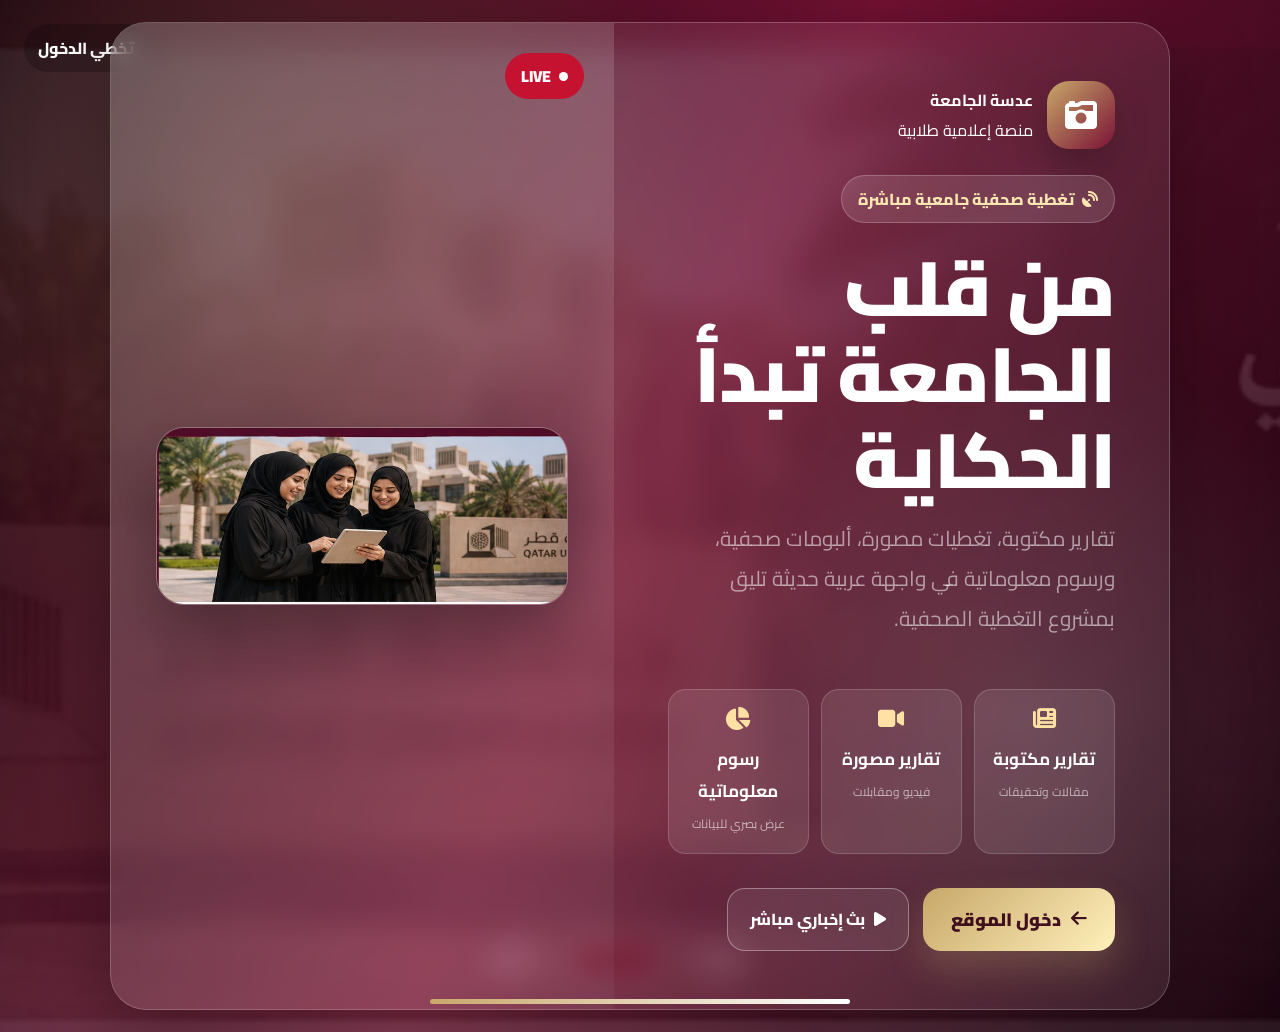
==== commit da8e367c: "Add files via upload" ====
--- a/index.html
+++ b/index.html
@@ -3,277 +3,56 @@
 <head>
   <meta charset="UTF-8" />
   <meta name="viewport" content="width=device-width, initial-scale=1.0" />
-  <title>عدسة الجامعة | منصة إعلامية طلابية</title>
-  <meta name="description" content="موقع صحفي جامعي عربي لعرض التغطيات المكتوبة والمصورة والألبومات والرسوم المعلوماتية." />
+  <title>عدسة الجامعة | بوابة الدخول</title>
+  <meta name="description" content="بوابة دخول منصة عدسة الجامعة الإعلامية الطلابية." />
   <link rel="preconnect" href="https://fonts.googleapis.com">
   <link rel="preconnect" href="https://fonts.gstatic.com" crossorigin>
-  <link href="https://fonts.googleapis.com/css2?family=Cairo:wght@400;500;600;700;800;900&display=swap" rel="stylesheet">
+  <link href="https://fonts.googleapis.com/css2?family=Cairo:wght@300;400;600;700;900&display=swap" rel="stylesheet">
   <link rel="stylesheet" href="https://cdnjs.cloudflare.com/ajax/libs/font-awesome/6.5.2/css/all.min.css">
-  <link rel="stylesheet" href="style.css" />
+  <style>
+    :root{--maroon:#7a1235;--dark:#210715;--gold:#c8a86a;--white:#fff;--soft:#fff7f1}
+    *{box-sizing:border-box} body{margin:0;font-family:'Cairo',Tahoma,sans-serif;min-height:100vh;overflow:hidden;color:#fff;background:#17030d}
+    .splash{position:relative;min-height:100vh;display:grid;place-items:center;padding:22px;isolation:isolate;background:linear-gradient(115deg,rgba(24,3,13,.92),rgba(122,18,53,.80),rgba(24,3,13,.92)),url('assets/hero-students-qu.jpg') center/cover no-repeat}
+    .splash:before{content:"";position:absolute;inset:0;background:radial-gradient(circle at 20% 20%,rgba(200,168,106,.22),transparent 34%),radial-gradient(circle at 80% 70%,rgba(255,255,255,.12),transparent 30%);z-index:-1}
+    .frame{width:min(1060px,96vw);min-height:650px;border:1px solid rgba(255,255,255,.22);border-radius:36px;background:rgba(255,255,255,.08);box-shadow:0 28px 80px rgba(0,0,0,.38);backdrop-filter:blur(14px);display:grid;grid-template-columns:1.05fr .95fr;overflow:hidden}
+    .content{padding:58px 54px;display:flex;flex-direction:column;justify-content:center}.visual{position:relative;background:linear-gradient(180deg,rgba(255,255,255,.14),rgba(255,255,255,.04));display:grid;place-items:center;overflow:hidden}
+    .visual img{width:82%;max-height:78%;object-fit:cover;border-radius:28px;box-shadow:0 28px 60px rgba(0,0,0,.35);border:1px solid rgba(255,255,255,.25)}
+    .live{position:absolute;top:30px;right:30px;background:#c41230;color:#fff;border-radius:999px;padding:8px 16px;font-weight:900;display:flex;gap:8px;align-items:center}.live:before{content:"";width:9px;height:9px;background:#fff;border-radius:50%;animation:pulse 1.2s infinite}
+    .logo{display:flex;align-items:center;gap:14px;margin-bottom:26px}.logo-icon{width:68px;height:68px;border-radius:22px;background:linear-gradient(135deg,var(--gold),var(--maroon));display:grid;place-items:center;font-size:32px;box-shadow:0 18px 35px rgba(0,0,0,.22)}
+    h1{font-size:clamp(42px,6vw,78px);line-height:1.12;margin:0 0 16px;font-weight:900;letter-spacing:-1px}.subtitle{font-size:21px;color:#fff8;max-width:650px;margin:0 0 32px;line-height:1.9}.badge{display:inline-flex;align-items:center;gap:8px;width:max-content;background:rgba(255,255,255,.12);border:1px solid rgba(255,255,255,.22);border-radius:999px;padding:8px 16px;color:#ffe7b2;font-weight:800;margin-bottom:22px}
+    .stats{display:grid;grid-template-columns:repeat(3,1fr);gap:12px;margin:18px 0 34px}.stat{background:rgba(255,255,255,.10);border:1px solid rgba(255,255,255,.16);border-radius:18px;padding:16px;text-align:center}.stat i{color:#ffe1a3;font-size:23px}.stat b{display:block;font-size:17px;margin-top:7px}.stat span{font-size:12px;color:#fff9}
+    .actions{display:flex;gap:14px;flex-wrap:wrap}.enter{appearance:none;border:0;border-radius:18px;padding:15px 28px;font-family:inherit;font-size:18px;font-weight:900;cursor:pointer;background:linear-gradient(135deg,var(--gold),#fff0ba);color:#40101f;box-shadow:0 18px 34px rgba(200,168,106,.25);text-decoration:none;display:inline-flex;align-items:center;gap:10px}.ghost{border:1px solid rgba(255,255,255,.35);background:rgba(255,255,255,.08);color:#fff;border-radius:18px;padding:15px 22px;text-decoration:none;font-weight:800;display:inline-flex;align-items:center;gap:9px}
+    .loader{position:absolute;bottom:28px;left:50%;transform:translateX(-50%);width:min(420px,80vw);height:5px;background:rgba(255,255,255,.16);border-radius:999px;overflow:hidden}.loader span{display:block;height:100%;width:0;background:linear-gradient(90deg,var(--gold),#fff);animation:load 3.2s ease forwards}
+    .skip{position:absolute;left:24px;top:24px;color:#fff;text-decoration:none;font-weight:800;background:rgba(0,0,0,.22);padding:9px 14px;border-radius:999px}
+    @keyframes load{to{width:100%}}@keyframes pulse{50%{opacity:.35;transform:scale(1.5)}}
+    @media(max-width:850px){body{overflow:auto}.splash{min-height:100svh}.frame{grid-template-columns:1fr;min-height:auto}.visual{min-height:300px;order:-1}.visual img{width:88%;height:240px}.content{padding:34px 24px}.stats{grid-template-columns:1fr}.actions a{width:100%;justify-content:center}h1{font-size:42px}.subtitle{font-size:17px}.skip{left:12px;top:12px}.loader{bottom:12px}}
+  </style>
 </head>
 <body>
-  <div class="breaking-strip">
-    <span class="breaking-label">عاجل</span>
-    <div class="breaking-track">
-      <span>جامعة قطر تفتح باب التقديم لفصل خريف 2026</span>
-      <span>جامعة قطر ضمن أفضل 120 جامعة عالميًا وفق تصنيف QS</span>
-      <span>فعاليات طلابية وإعلامية جديدة في الحرم الجامعي</span>
-      <span>تغطيات مصورة وألبومات صحفية من قلب الجامعة</span>
-    </div>
-  </div>
-
-  <header class="site-header">
-    <div class="live-strip">
-      <div class="container live-inner">
-        <div class="live-title">
-          <span class="pulse"></span>
-          <i class="fa-solid fa-tower-broadcast"></i>
-          <strong>البث المباشر</strong>
-          <span>استمع الآن إلى بث إخباري قطري</span>
+  <section class="splash">
+    <a class="skip" href="home.html">تخطي الدخول</a>
+    <div class="frame">
+      <div class="content">
+        <div class="logo"><div class="logo-icon"><i class="fa-solid fa-camera-retro"></i></div><div><strong>عدسة الجامعة</strong><br><span>منصة إعلامية طلابية</span></div></div>
+        <span class="badge"><i class="fa-solid fa-satellite-dish"></i> تغطية صحفية جامعية مباشرة</span>
+        <h1>من قلب الجامعة تبدأ الحكاية</h1>
+        <p class="subtitle">تقارير مكتوبة، تغطيات مصورة، ألبومات صحفية، ورسوم معلوماتية في واجهة عربية حديثة تليق بمشروع التغطية الصحفية.</p>
+        <div class="stats">
+          <div class="stat"><i class="fa-solid fa-newspaper"></i><b>تقارير مكتوبة</b><span>مقالات وتحقيقات</span></div>
+          <div class="stat"><i class="fa-solid fa-video"></i><b>تقارير مصورة</b><span>فيديو ومقابلات</span></div>
+          <div class="stat"><i class="fa-solid fa-chart-pie"></i><b>رسوم معلوماتية</b><span>عرض بصري للبيانات</span></div>
         </div>
-        <div class="live-actions">
-          <button id="playRadio" class="live-btn"><i class="fa-solid fa-play"></i> الجزيرة صوتي</button>
-          <a href="https://www.aljazeera.com/video/live" target="_blank" rel="noopener" class="live-link"><i class="fa-solid fa-tv"></i> الجزيرة فيديو مباشر</a>
-          <a href="https://www.qatarradio.qa/" target="_blank" rel="noopener" class="live-link outline"><i class="fa-solid fa-radio"></i> إذاعة قطر</a>
+        <div class="actions">
+          <a class="enter" href="home.html"><i class="fa-solid fa-arrow-left"></i> دخول الموقع</a>
+          <a class="ghost" href="https://www.aljazeera.net/live" target="_blank" rel="noopener"><i class="fa-solid fa-play"></i> بث إخباري مباشر</a>
         </div>
       </div>
+      <div class="visual">
+        <span class="live">LIVE</span>
+        <img src="assets/students-media.jpg" alt="طالبات جامعيات بلباس خليجي قطري في تغطية إعلامية">
+      </div>
     </div>
-
-    <div class="container topbar">
-      <a class="brand" href="#home" aria-label="عدسة الجامعة">
-        <div class="brand-text">
-          <h1>عدسة الجامعة</h1>
-          <p>منصة إعلامية طلابية</p>
-        </div>
-        <div class="logo"><i class="fa-solid fa-camera-retro"></i></div>
-      </a>
-      <button class="menu-toggle" id="menuToggle" aria-label="فتح القائمة"><i class="fa-solid fa-bars"></i></button>
-    </div>
-
-    <nav class="nav" id="mainNav">
-      <div class="container nav-inner">
-        <a href="#home" class="active"><i class="fa-solid fa-house"></i><span>الرئيسية</span></a>
-        <a href="#written"><i class="fa-solid fa-newspaper"></i><span>تقارير مكتوبة</span></a>
-        <a href="#video"><i class="fa-solid fa-video"></i><span>تقارير مصورة</span></a>
-        <a href="#gallery"><i class="fa-solid fa-images"></i><span>ألبومات صحفية</span></a>
-        <a href="#infographics"><i class="fa-solid fa-chart-pie"></i><span>رسوم معلوماتية</span></a>
-        <a href="#about"><i class="fa-solid fa-circle-info"></i><span>حول الموقع</span></a>
-        <a href="#contact"><i class="fa-solid fa-envelope"></i><span>اتصل بنا</span></a>
-      </div>
-    </nav>
-  </header>
-
-  <main id="home">
-    <section class="hero">
-      <div class="container hero-grid">
-        <div class="hero-copy">
-          <span class="eyebrow"><i class="fa-solid fa-star"></i> تقرير وسائطي رئيسي</span>
-          <h2>جامعة قطر: صرح أكاديمي يصنع المستقبل</h2>
-          <p>تغطية طلابية تجمع النص والصورة والفيديو والرسوم المعلوماتية لعرض قصص الحرم الجامعي بأسلوب صحفي حديث ومنظم.</p>
-          <div class="hero-actions">
-            <a class="btn primary" href="#written"><i class="fa-solid fa-book-open"></i> اقرأ التقرير الكامل</a>
-            <a class="btn ghost" href="#quick"><i class="fa-solid fa-compass"></i> تصفح الأقسام</a>
-          </div>
-        </div>
-        <div class="hero-media" aria-label="طالبات جامعيات أمام جامعة قطر">
-          <img src="assets/hero-students-qu.jpg" alt="طالبات جامعيات بلباس خليجي قطري أمام جامعة قطر">
-          <div class="media-caption"><i class="fa-solid fa-location-dot"></i> جامعة قطر - الدوحة</div>
-        </div>
-      </div>
-    </section>
-
-    <section class="container news-dashboard">
-      <div class="main-column">
-        <div class="section-head">
-          <div>
-            <span class="kicker">موجز محدث</span>
-            <h3>آخر الأخبار</h3>
-          </div>
-          <a href="#sources">مصادر الأخبار</a>
-        </div>
-
-        <div class="news-grid">
-          <article class="card news-card big-news">
-            <img src="https://www.qu.edu.qa/sites/default/files/styles/large/public/2021-07/qu-campus.jpg" alt="جامعة قطر">
-            <div class="news-body">
-              <span class="tag">تعليم</span>
-              <h4>جامعة قطر تعزز حضورها الأكاديمي والبحثي إقليميًا</h4>
-              <p>متابعة لأبرز الأخبار الجامعية والفعاليات العلمية في الحرم الجامعي.</p>
-              <div class="meta"><i class="fa-regular fa-clock"></i> محدث اليوم</div>
-            </div>
-          </article>
-          <article class="card news-card">
-            <img src="https://images.unsplash.com/photo-1497366754035-f200968a6e72?auto=format&fit=crop&w=900&q=80" alt="تعليم جامعي">
-            <div class="news-body">
-              <span class="tag">قبول</span>
-              <h4>فتح التقديم لبرامج البكالوريوس لخريف 2026</h4>
-              <p>قسم مخصص للأخبار الأكاديمية والقرارات الرسمية.</p>
-              <div class="meta"><i class="fa-regular fa-clock"></i> حديثًا</div>
-            </div>
-          </article>
-          <article class="card news-card">
-            <img src="https://images.unsplash.com/photo-1519681393784-d120267933ba?auto=format&fit=crop&w=900&q=80" alt="عمل طلابي">
-            <div class="news-body">
-              <span class="tag">طلاب</span>
-              <h4>مبادرات طلابية إعلامية لتوثيق قصص الجامعة</h4>
-              <p>نماذج من التغطية الصحفية والرقمية داخل الحرم.</p>
-              <div class="meta"><i class="fa-regular fa-clock"></i> اليوم</div>
-            </div>
-          </article>
-        </div>
-      </div>
-
-      <aside class="side-column">
-        <div class="radio-widget card">
-          <div class="onair"><span class="pulse"></span> مباشر الآن</div>
-          <h3>بث إخباري قطري</h3>
-          <p>اختر بين البث الصوتي للجزيرة أو البث المرئي المباشر أو موقع إذاعة قطر الرسمي.</p>
-          <div class="equalizer"><span></span><span></span><span></span><span></span><span></span><span></span><span></span></div>
-          <button class="big-play" id="playRadio2"><i class="fa-solid fa-play"></i></button>
-          <a class="radio-link" href="https://www.aljazeera.com/video/live" target="_blank" rel="noopener"><i class="fa-solid fa-tv"></i> فتح الجزيرة مباشر فيديو</a>
-          <a class="radio-link light" href="https://www.qatarradio.qa/" target="_blank" rel="noopener"><i class="fa-solid fa-radio"></i> زيارة إذاعة قطر</a>
-        </div>
-        <div class="weather card">
-          <span>الطقس في الدوحة</span>
-          <strong>32°</strong>
-          <i class="fa-solid fa-sun"></i>
-          <small>مشمس - بطاقة عرض تجريبية</small>
-        </div>
-      </aside>
-    </section>
-
-    <section id="quick" class="container section portal-section">
-      <div class="section-title center">
-        <span class="kicker">بوابات التغطية</span>
-        <h3>روابط سريعة لأقسام الأخبار</h3>
-        <p>انتقال سريع إلى أهم مسارات التغطية الصحفية داخل الموقع.</p>
-      </div>
-      <div class="quick-links">
-        <a class="portal-card" href="#news-university"><i class="fa-solid fa-building-columns"></i><strong>أخبار الجامعة</strong><span>قرارات وفعاليات ومستجدات الحرم الجامعي</span></a>
-        <a class="portal-card" href="#news-colleges"><i class="fa-solid fa-graduation-cap"></i><strong>أخبار الكليات</strong><span>تغطيات خاصة بالكليات والبرامج الأكاديمية</span></a>
-        <a class="portal-card" href="#news-students"><i class="fa-solid fa-user-graduate"></i><strong>أخبار الطلاب</strong><span>مبادرات طلابية ومسابقات وفرص جامعية</span></a>
-      </div>
-    </section>
-
-    <section class="container section events-section">
-      <div class="section-title center">
-        <span class="kicker">أجندة الجامعة</span>
-        <h3>أنواع الفعاليات القادمة</h3>
-        <p>تصنيف واضح للفعاليات يساعد الزائر على الوصول السريع للمحتوى المناسب.</p>
-      </div>
-      <div class="event-types">
-        <article class="event-card"><i class="fa-solid fa-person-running"></i><h4>رياضي</h4><p>بطولات ومنافسات بدنية لتعزيز الصحة والروح الرياضية.</p></article>
-        <article class="event-card"><i class="fa-solid fa-landmark"></i><h4>ثقافي</h4><p>ورش عمل ومسابقات لتعزيز المخزون الثقافي والمعرفي.</p></article>
-        <article class="event-card"><i class="fa-solid fa-masks-theater"></i><h4>ترفيهي</h4><p>أنشطة ترفيهية لتجديد النشاط الطلابي وبناء العلاقات.</p></article>
-        <article class="event-card"><i class="fa-solid fa-lightbulb"></i><h4>توعوي</h4><p>ندوات ومبادرات لنشر الوعي المجتمعي والبيئي والصحي.</p></article>
-      </div>
-    </section>
-
-    <section id="written" class="container section">
-      <div class="section-head"><div><span class="kicker">التغطية المكتوبة</span><h3>تقارير مكتوبة</h3></div><a href="#">عرض الكل</a></div>
-      <div class="feature card">
-        <img src="assets/students-media.jpg" alt="طالبات جامعيات بلباس خليجي قطري">
-        <div>
-          <span class="eyebrow small">تقرير مكتوب</span>
-          <h3>صوت الطالبات في الإعلام الجامعي: من القاعة إلى المنصة الرقمية</h3>
-          <p>يتناول هذا التقرير دور الطالبات في صناعة المحتوى الصحفي الجامعي، وكيف تساعد المنصات الرقمية في نشر القصص المؤثرة داخل المجتمع الأكاديمي.</p>
-          <div class="actions"><button><i class="fa-regular fa-heart"></i> إعجاب</button><button><i class="fa-regular fa-comment"></i> تعليق</button><button><i class="fa-solid fa-share-nodes"></i> مشاركة</button></div>
-        </div>
-      </div>
-    </section>
-
-    <section id="video" class="container section">
-      <div class="section-head"><div><span class="kicker">الفيديو</span><h3>تقارير مصورة</h3></div><a href="#">عرض الكل</a></div>
-      <div class="video-box card">
-        <div class="video-thumb"><i class="fa-solid fa-circle-play"></i></div>
-        <div>
-          <h3>لقاء خاص مع طالبات الإعلام حول مستقبل الصحافة الرقمية</h3>
-          <p>مساحة مخصصة لإضافة ملف الفيديو الخاص بالمجموعة أو رابط YouTube، ويمكن استبدال الصورة المصغرة بأي لقطة من تقريركم.</p>
-          <a class="btn primary" href="#"><i class="fa-solid fa-play"></i> مشاهدة التقرير</a>
-        </div>
-      </div>
-    </section>
-
-    <section id="gallery" class="container section">
-      <div class="section-head"><div><span class="kicker">عدسة الميدان</span><h3>ألبومات صحفية</h3></div><a href="#">عرض الكل</a></div>
-      <div class="gallery">
-        <img src="assets/hero-students-qu.jpg" alt="طالبات في جامعة قطر">
-        <img src="assets/students-media.jpg" alt="طالبات إعلام">
-        <img src="https://images.unsplash.com/photo-1523580846011-d3a5bc25702b?auto=format&fit=crop&w=900&q=80" alt="طلاب جامعة">
-      </div>
-    </section>
-
-    <section id="infographics" class="container section">
-      <div class="section-head"><div><span class="kicker">بيانات مرئية</span><h3>رسوم معلوماتية</h3></div><a href="#">عرض الملف</a></div>
-      <div class="info-card card">
-        <h3>رحلة التغطية الصحفية</h3>
-        <div class="steps">
-          <div><i class="fa-solid fa-magnifying-glass"></i><b>بحث</b></div>
-          <div><i class="fa-solid fa-pen-nib"></i><b>كتابة</b></div>
-          <div><i class="fa-solid fa-camera"></i><b>تصوير</b></div>
-          <div><i class="fa-solid fa-chart-simple"></i><b>تصميم</b></div>
-          <div><i class="fa-solid fa-globe"></i><b>نشر</b></div>
-        </div>
-      </div>
-    </section>
-
-    <section class="container section blog-section">
-      <div class="section-title center">
-        <span class="kicker">مساحة رأي</span>
-        <h3>المدونات</h3>
-      </div>
-      <div class="blogs">
-        <article class="blog-card"><i class="fa-solid fa-pen-to-square"></i><h4>مدونة الأنشطة الطلابية</h4><p>تغطيات حصرية وتجارب ملهمة للأنشطة والفعاليات والنوادي الطلابية في الحرم الجامعي.</p><a href="#">شاهد الفعاليات</a></article>
-        <article class="blog-card"><i class="fa-solid fa-book-open-reader"></i><h4>مدونة التعلم</h4><p>مقالات ونصائح دراسية ومهارية تساعدك في رحلتك الأكاديمية وتطوير مهاراتك الذاتية.</p><a href="#">تصفح المقالات</a></article>
-      </div>
-    </section>
-
-    <section class="container section latest-section">
-      <div class="section-title center">
-        <span class="kicker">مختارات</span>
-        <h3>الجديد</h3>
-      </div>
-      <div class="latest-grid">
-        <article class="latest-card"><img src="assets/students-media.jpg" alt="أخبار جامعة"><div><h4>آخر الأخبار الجامعية</h4><p>تغطية شاملة لأهم الفعاليات والقرارات الأكاديمية والمستجدات في الحرم الجامعي.</p><a href="#">اقرأ المزيد</a></div></article>
-        <article class="latest-card"><img src="https://images.unsplash.com/photo-1540575467063-178a50c2df87?auto=format&fit=crop&w=900&q=80" alt="فعالية"><div><h4>الفعاليات القادمة</h4><p>انضم إلينا في الندوات والورش التدريبية والأنشطة الطلابية المتميزة لهذا الشهر.</p><a href="#">اكتشف الفعاليات</a></div></article>
-        <article class="latest-card"><img src="https://www.qu.edu.qa/sites/default/files/styles/large/public/2021-07/qu-campus.jpg" alt="جامعة قطر"><div><h4>ما الجديد؟</h4><p>تعرف على أحدث الابتكارات والمشاريع والفرص الجديدة المتاحة للطلاب والباحثين.</p><a href="#">اطلع على الجديد</a></div></article>
-      </div>
-    </section>
-
-    <section id="about" class="container section about card">
-      <h3>حول الموقع</h3>
-      <p>عدسة الجامعة موقع صحفي طلابي أُنشئ ضمن مشروع مقرر Multimedia Reporting لعرض مواد التغطية الصحفية الجماعية: تقارير مكتوبة، تقارير مصورة، ألبومات صحفية، ورسوم معلوماتية.</p>
-    </section>
-
-    <section id="contact" class="container section contact card">
-      <h3>اتصل بنا</h3>
-      <form onsubmit="event.preventDefault(); alert('تم استلام الرسالة بنجاح');">
-        <input placeholder="الاسم" required>
-        <input type="email" placeholder="البريد الإلكتروني" required>
-        <textarea placeholder="رسالتك" required></textarea>
-        <button class="btn primary">إرسال</button>
-      </form>
-    </section>
-
-    <section id="sources" class="container section sources">
-      <h3>مصادر وروابط مفيدة</h3>
-      <ul>
-        <li><a href="https://www.qu.edu.qa/newsroom" target="_blank" rel="noopener">غرفة أخبار جامعة قطر</a></li>
-        <li><a href="https://www.aljazeera.net/audio/live/" target="_blank" rel="noopener">البث الصوتي للجزيرة</a></li>
-        <li><a href="https://www.aljazeera.com/video/live" target="_blank" rel="noopener">الجزيرة مباشر فيديو</a></li>
-        <li><a href="https://www.qatarradio.qa/" target="_blank" rel="noopener">إذاعة قطر الرسمية</a></li>
-      </ul>
-    </section>
-  </main>
-
-  <footer>
-    <div class="container footer-grid">
-      <div><h3>عدسة الجامعة</h3><p>منصة إعلامية طلابية تنشر التغطيات الصحفية بأسلوب عصري.</p></div>
-      <div><h4>روابط سريعة</h4><a href="#written">تقارير مكتوبة</a><a href="#video">تقارير مصورة</a><a href="#gallery">ألبومات</a></div>
-      <div><h4>تابعنا</h4><div class="social"><i class="fa-brands fa-x-twitter"></i><i class="fa-brands fa-instagram"></i><i class="fa-brands fa-youtube"></i><i class="fa-brands fa-telegram"></i></div></div>
-    </div>
-    <p class="copy">جميع الحقوق محفوظة © 2026 - مشروع طلابي</p>
-  </footer>
-  <script src="app.js"></script>
+    <div class="loader"><span></span></div>
+  </section>
 </body>
 </html>
